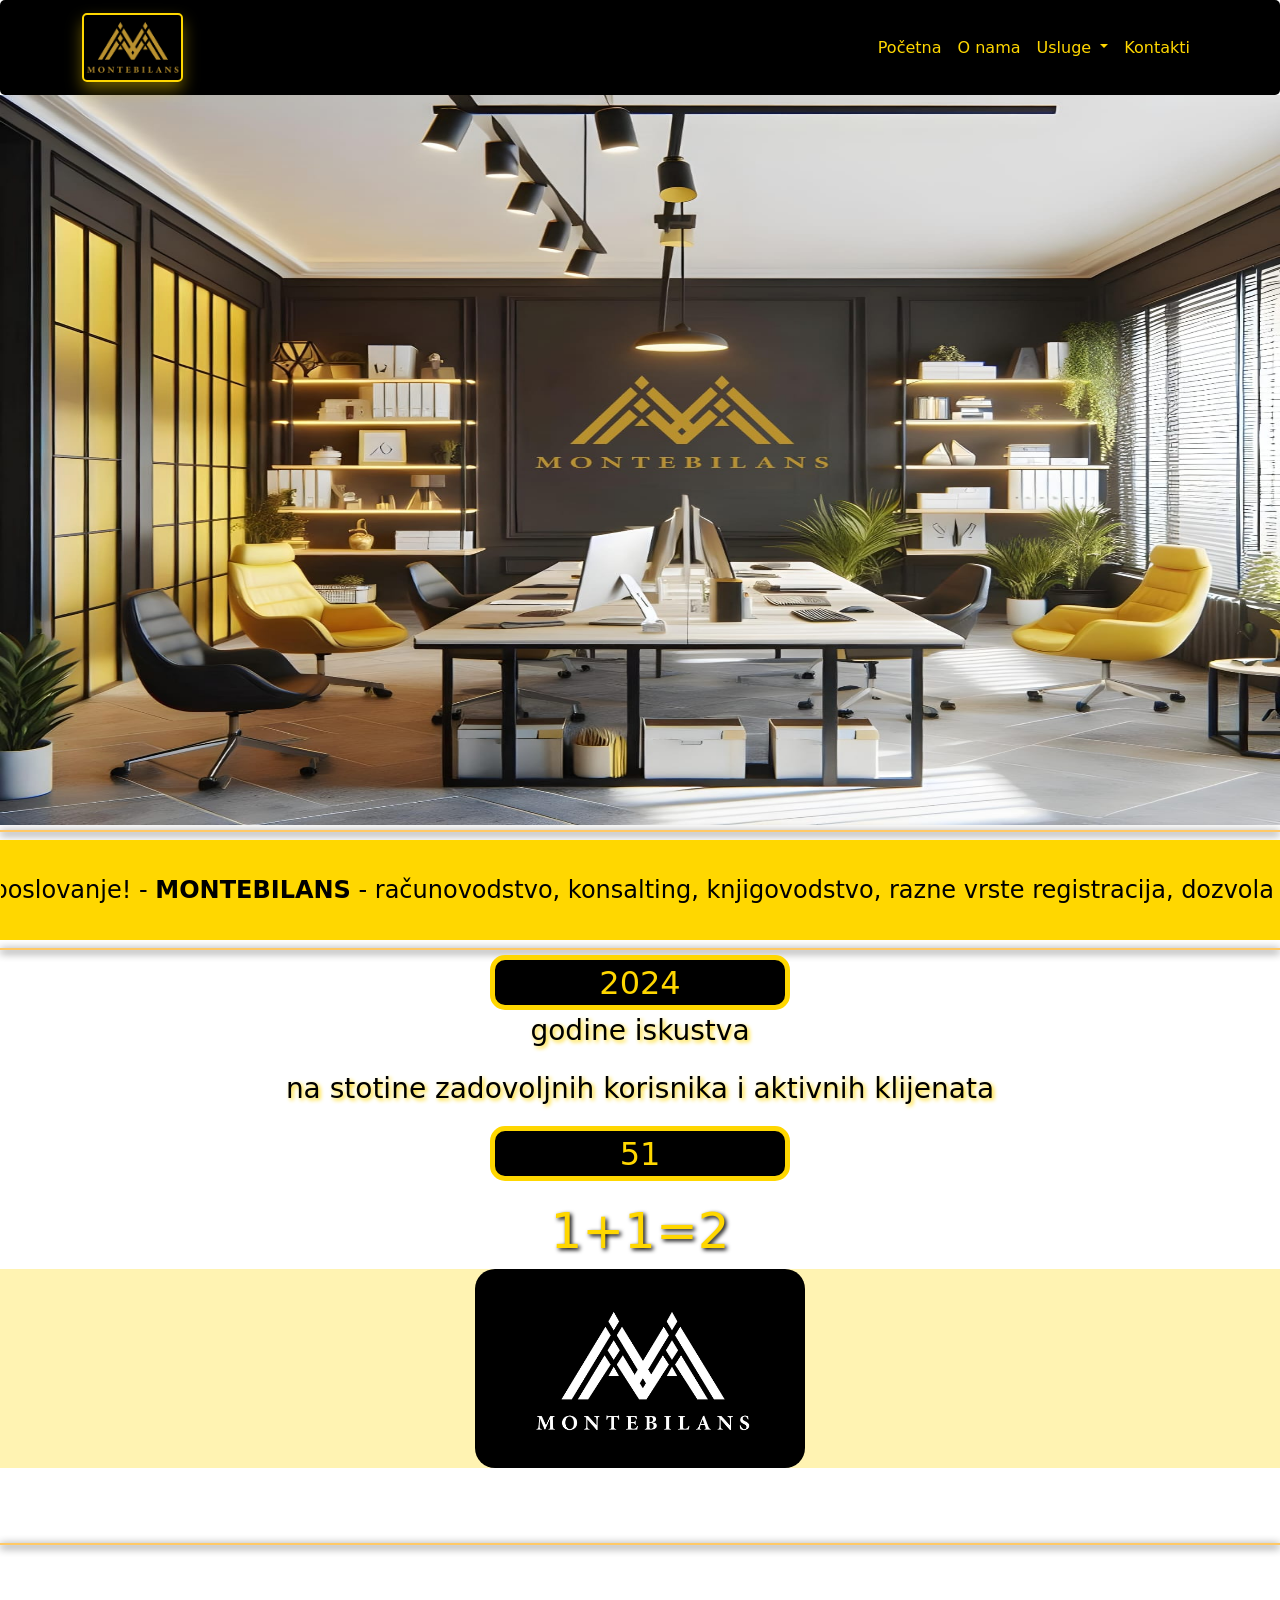
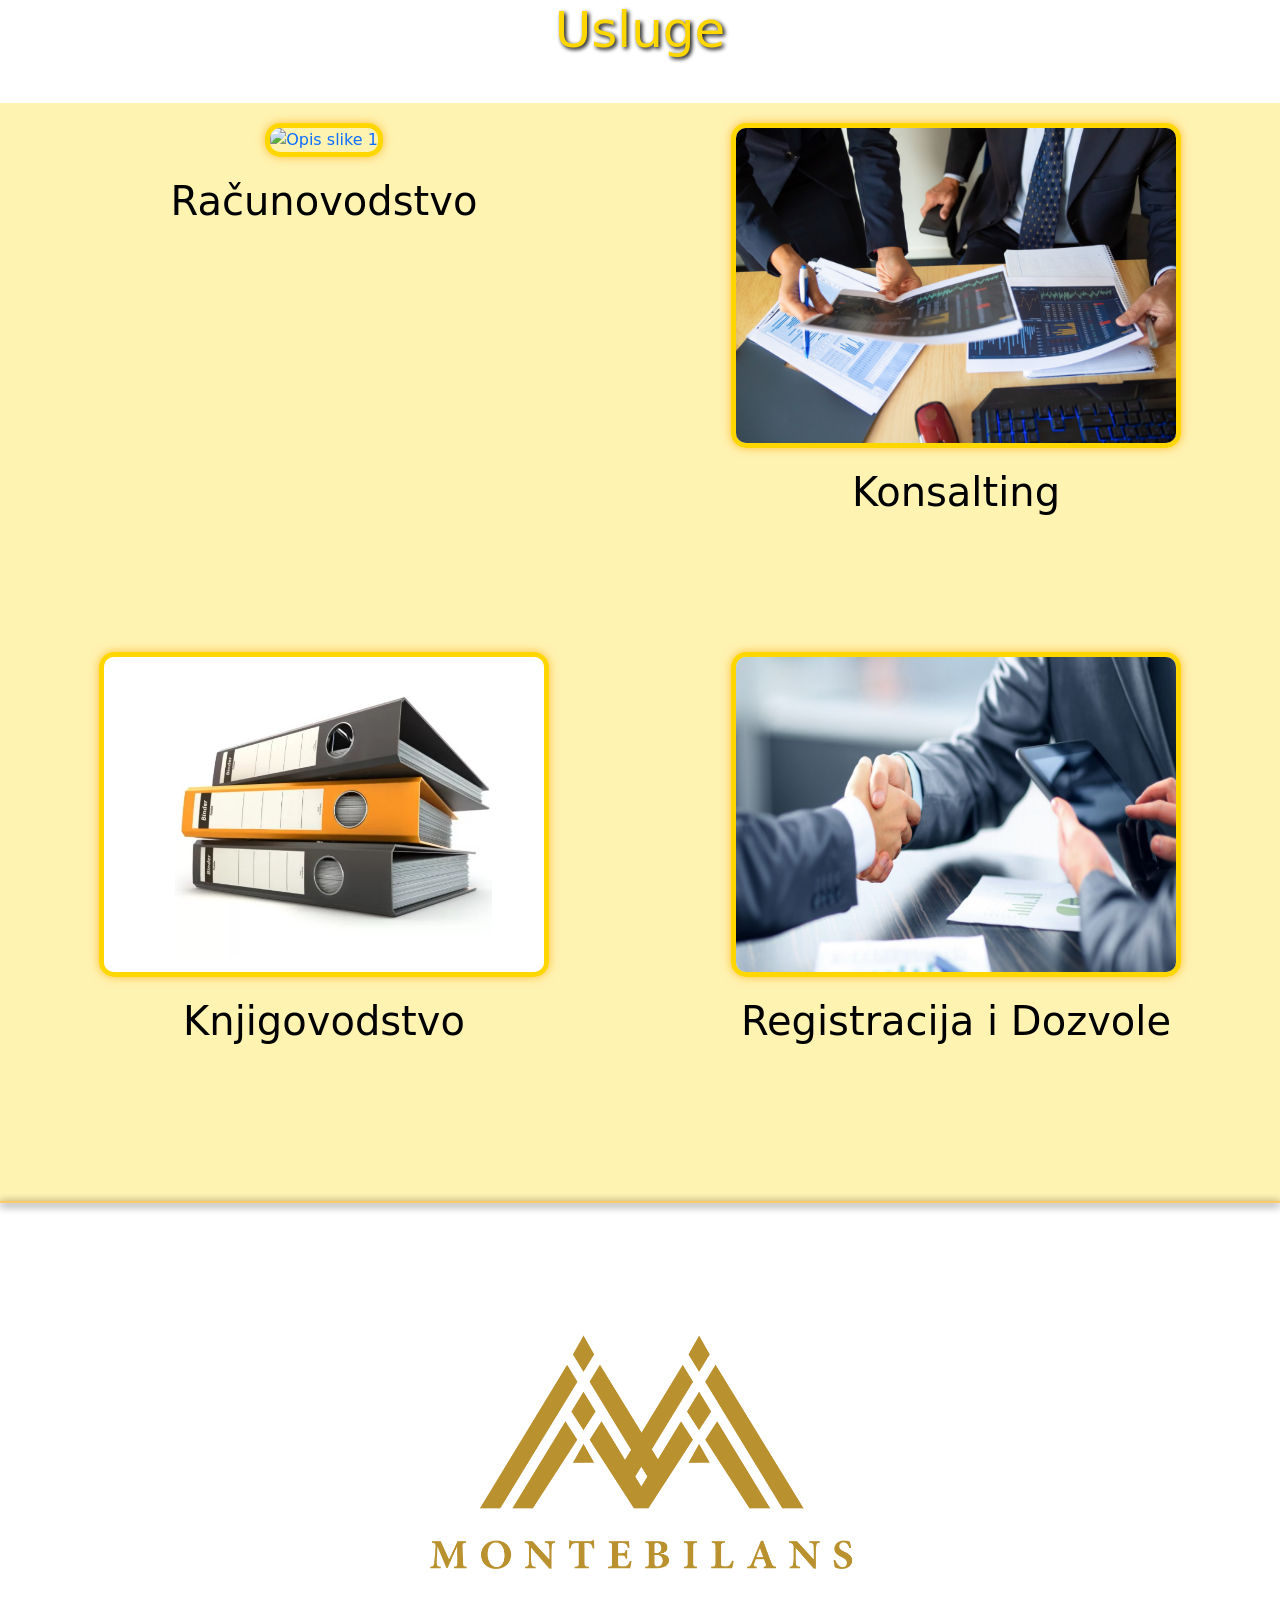
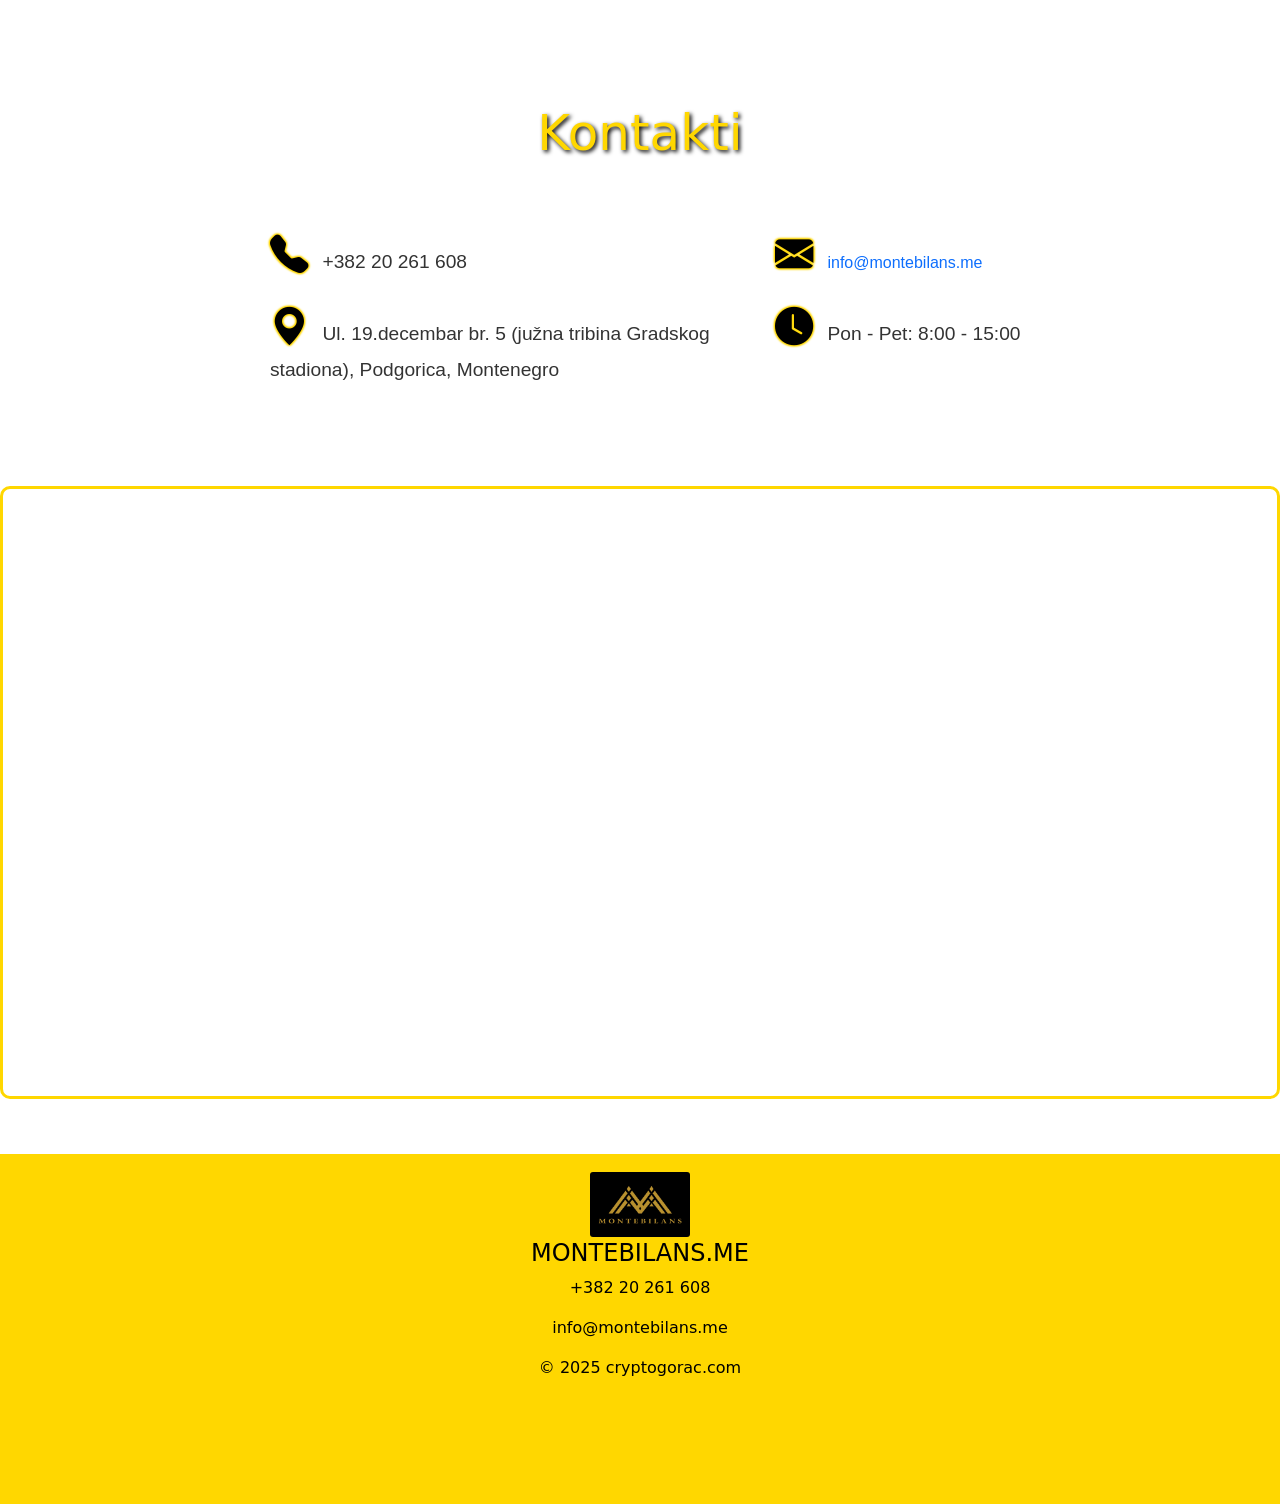
==== index.html @ 4b0b6066 "Update index.html" ====
<!DOCTYPE html>
<html lang="sr">
<head>
    <meta charset="UTF-8">
    <meta name="viewport" content="width=device-width, initial-scale=1.0">
    <title>Montebilans.me</title>
    <!-- Bootstrap CSS -->
    <link href="https://cdn.jsdelivr.net/npm/bootstrap@5.3.0/dist/css/bootstrap.min.css" rel="stylesheet" integrity="sha384-9ndCyUaIbzAi2FUVXJi0CjmCapSmO7SnpJef0486qhLnuZ2cdeRhO02iuK6FUUVM" crossorigin="anonymous">
    <link rel="stylesheet" href="https://cdn.jsdelivr.net/npm/bootstrap-icons@1.10.5/font/bootstrap-icons.css">
    <link rel="icon" type="image/png" href="montebilans-zlatni.png">
    <style>
        body {
            background-color: white;
            display: flex;
            min-height: 100vh;
            flex-direction: column;
            margin: 0;
        }

        .navbar {
            background-color: #000000;
            border-radius: 5px;
        }

        .navbar-brand, .nav-link {
            color: #FFD700 !important;
            border-radius: 5px;
        }

        .navbar-brand img {
            border: 2px solid #FFD700;
            border-radius: 5px;
            box-shadow: 0 0.5rem 1rem rgba(255, 215, 0, 0.4);
            transition: box-shadow 0.3s ease;
            max-height: 69px;
        }

        .navbar-brand img:hover {
            box-shadow: 0 0.7rem 1.4rem rgba(255, 215, 0, 0.6);
        }

        .navbar-toggler {
            border-color: #FFD700;
            border-radius: 3px;
        }

        .navbar-toggler-icon {
            background-image: url("data:image/svg+xml;charset=utf8,%3Csvg viewBox='0 0 30 30' xmlns='http://www.w3.org/2000/svg'%3E%3Cpath stroke='rgba(255, 215, 0, 1)' stroke-width='2' stroke-linecap='round' stroke-miterlimit='10' d='M4 7h22M4 15h22M4 23h22'/%3E%3C/svg%3E");
        }

        .nav-link:hover {
            box-shadow: 0 0.5rem 1rem rgba(255, 215, 0, 0.4) !important;
            transition: box-shadow 0.3s ease;
        }

        .dropdown-menu {
            background-color: #000000;
            border-radius: 5px;
        }

        .dropdown-item {
            color: #FFD700 !important;
        }

        .dropdown-item:hover {
            background-color: #FFD700;
            color: #000000 !important;
            box-shadow: 0 0.5rem 1rem rgba(255, 215, 0, 0.4);
            transition: box-shadow 0.3s ease;
        }

        @media (max-width: 767px) {
            .navbar-nav {
                padding: 0.5rem;
            }
            .nav-item {
                margin-bottom: 0.5rem;
            }
            .nav-link {
                padding: 0.5rem 1rem;
                border-radius: 5px;
            }
            .nav-link:hover {
                box-shadow: 0 0.5rem 1rem rgba(255, 215, 0, 0.4) !important;
            }
        }

        .horizontal-line {
            width: 100%; 
            height: 2px; 
            background-color: rgba(255, 165, 0, 0.6);
            margin: 0; 
            border: none;
            box-shadow: 0 2px 8px #000000;
        }

        .image-container {
            display: flex;
            justify-content: center;
            align-items: center;
            background-color: rgba(255, 215, 0, 0.3);
        }

        .header-image {
            width: 1300px;
            height: 730px;
        }

        @media (max-width: 600px) {
            .header-image {
                width: 100%;
                height: auto;
            }
        }

        .text-ticker {
            position: relative;
            overflow: hidden;
            height: 100px;
            background-color: #FFD700;
            border: 1px solid #FFD700;
            display: flex;
            justify-content: center;
            align-items: center;
        }

        .text-ticker-content {
            display: inline-block;
            white-space: nowrap;
            animation: moveText 17s linear infinite;
            text-align: center;
            color: black;
            font-size: 24px;
        }

        @keyframes moveText {
            0% {
                transform: translateX(100%);
            }
            100% {
                transform: translateX(-100%);
            }
        }

        @media (max-width: 767px) {
            .text-ticker {
                height: 80px;
            }

            .text-ticker-content {
                font-size: 20px;
                line-height: 50px;
            }
        }

        #yearCounter {
            font-size: 2em;
            text-align: center;
            width: 300px;
            height: 55px;
            background-color: #000000;
            border: 5px solid #FFD700;
            display: flex;
            justify-content: center;
            align-items: center;
            color: #FFD700;
            margin: 0 auto;
            border-radius: 15px;
        }

        .image-container {
            text-align: center;
        }

        .rounded-image {
            width: 100%;
            max-width: 330px;
            height: auto;
            border-radius: 20px;
        }

        h2 {
            color: #FFD700;
            text-shadow: 2px 2px 4px black;
            text-align: center;
            font-size: 50px;
        }



    .counter-box {
      font-size: 2em;
            text-align: center;
            width: 300px;
            height: 55px;
            background-color: #000000;
            border: 5px solid #FFD700;
            display: flex;
            justify-content: center;
            align-items: center;
            color: #FFD700;
            margin: 0 auto;
            border-radius: 15px;
    }

        .photo-article {
            padding: 20px;
            background-color: rgba(255, 215, 0, 0.3);
        }

        .photo-item {
            text-align: center;
            margin-bottom: 120px;
        }

        .photo-item img {
            border-radius: 15px;
            margin-bottom: 10px;
            width: 450px;
            height: 325px;
            border: 5px solid #FFD700;
            box-shadow: 0 0 10px rgba(255, 165, 0, 0.7);
            margin-left: 5px;
            margin-right: 5px;
            transition: all 0.3s ease;
        }

        .photo-item img:hover {
            transform: scale(1.10);
            box-shadow: 0 0 20px rgba(255, 165, 0, 0.9);
            border-color: #FFA500;
        }

        .photo-item h1 {
            color: black;
            margin-top: 10px;
            margin-bottom: 10px;
        }

        @media (max-width: 767px) {
            .photo-item {
                margin-bottom: 20px;
            }
        }


           /* slika loga */
       .custom-image {
      width: 450px; /* Širina slike */
      height: 300px; /* Visina slike */
      display: block;
      margin-left: auto;
      margin-right: auto;
    }
             @media (max-width: 600px) {
            .custom-image {
                width: 100%;
                height: auto;
            }
        }
      

        .kontakt-info {
            background-color: white;
            padding: 20px;
            margin-bottom: 20px;
            font-family: 'Roboto', sans-serif;
            margin-left: 250px;
            position: relative;
        }

        .kontakt-info ul {
            list-style-type: none;
            padding-left: 0;
            display: flex;
            flex-wrap: wrap;
            justify-content: space-between;
        }

        .kontakt-info li {
            margin-bottom: 15px;
            flex-basis: calc(50% - 10px);
        }

        .kontakt-info i {
            font-size: 2.4em;
            color: black;
            margin-right: 10px;
            text-shadow: 1px 1px 2px #FFD700, -1px -1px 2px #FFD700, 1px -1px 2px #FFD700, -1px 1px 2px #FFD700;
        }

        .kontakt-info span {
            font-size: 1.2em;
            color: #333;
        }

        @media (max-width: 576px) {
            .kontakt-info {
                margin-left: 10px;
            }
            .kontakt-info ul {
                flex-direction: column;
            }
            .kontakt-info li {
                flex-basis: 100%;
            }
        }

        .map-container {
            margin-top: 20px;
            width: 100%;
            max-width: 1300px;
            margin-left: auto;
            margin-right: auto;
            border: 3px solid #FFD700;
            border-radius: 10px;
        }

        .map-container iframe {
            width: 100%;
            height: 600px;
            border: 3px solid #FFD700;
        }

        #backToTop {
            display: none;
            position: fixed;
            bottom: 20px;
            right: 20px;
            z-index: 99;
            font-size: 18px;
            border: 2px solid #ff7f50;
            outline: none;
            background-color: black;
            color: white;
            cursor: pointer;
            padding: 15px;
            border-radius: 10px;
            width: 50px;
            height: 50px;
            line-height: 20px;
            text-align: center;
            opacity: 0.7;
            transition: opacity 0.5s;
        }

        #backToTop:hover {
            opacity: 1;
        }

        .content {
            flex: 1;
        }

        .footer {
            background-color: #FFD700;
            color: #000;
            text-align: center;
            height: 350px;
            margin-top: auto;
        }

        .footer h4 {
            margin-top: 0;
        }

        a {
            text-decoration: none;
        }
    </style>
</head>
<body>
    <header>
        <nav class="navbar navbar-expand-lg navbar-dark">
            <div class="container">
                <a class="navbar-brand" href="index.html">
                    <img src="montebilans-zlatni.png" alt="Montebilans" class="d-inline-block align-top" style="max-height: 69px; border: 2px solid #FFD700; border-radius: 5px;">
                </a>
                <button class="navbar-toggler" type="button" data-bs-toggle="collapse" data-bs-target="#navbarNav" aria-controls="navbarNav" aria-expanded="false" aria-label="Toggle navigation">
                    <span class="navbar-toggler-icon"></span>
                </button>
                <div class="collapse navbar-collapse" id="navbarNav">
                    <ul class="navbar-nav ms-auto">
                        <li class="nav-item">
                            <a class="nav-link" href="index.html">Početna</a>
                        </li>
                        <li class="nav-item">
                            <a class="nav-link" href="o nama.html">O nama</a>
                        </li>
                        <li class="nav-item dropdown">
                            <a class="nav-link dropdown-toggle" href="#" id="webDevelopmentDropdown" role="button" data-bs-toggle="dropdown" aria-expanded="false">
                                Usluge
                            </a>
                            <ul class="dropdown-menu" aria-labelledby="webDevelopmentDropdown">
                                <li><a class="dropdown-item" href="racunovodstvo.html">Računovodstvo</a></li>
                                <li><a class="dropdown-item" href="konsalting.html">Konsalting</a></li>
                                <li><a class="dropdown-item" href="knjigovodstvo.html">Knjigovodstvo</a></li>
                                <li><a class="dropdown-item" href="registracija_dozvole.html">Registracija-Dozvole</a></li>
                            </ul>
                        </li>
                        <li class="nav-item">
                            <a class="nav-link" href="kontakti.html">Kontakti</a>
                        </li>
                    </ul>
                </div>
            </div>
        </nav>
    </header>
    <button id="backToTop" title="Back to Top">^</button>

    <div class="image-container">
        <img src="naslovna slika.jpg" alt="Montebilans" class="header-image">
    </div>
    
    <div style="height: 5px;"></div> 

    <div class="horizontal-line"></div>
    <div style="height: 8px;"></div>

    <div class="text-ticker">
        <div class="text-ticker-content">
            Čist račun, dugo poslovanje! - <b>MONTEBILANS</b> - računovodstvo, konsalting, knjigovodstvo, razne vrste registracija, dozvola i prijava boravka!
        </div>
    </div>
    <div style="height: 8px;"></div>

    <div class="horizontal-line"></div>
           
    <div style="height: 5px;"></div> 

    <div id="yearCounter">2009</div>
    <p style="font-size: 28px; color: black; text-shadow: 2px 2px 4px #FFD700; text-align: center;">godine iskustva</p>
    <p style="font-size: 28px; color: black; text-shadow: 2px 2px 4px #FFD700; text-align: center;">na stotine zadovoljnih korisnika i aktivnih klijenata</p>
    

     <div class="counter-box" id="counterBox">0</div>


       <div style="height: 20px;"></div> 
    <h2>1+1=2</h2>
    <div class="image-container">
        <img src="bijeli_logo.jpg" alt="Unique Image Name" class="rounded-image">
    </div>
    <div style="height: 20px;"></div> 

    <div style="height: 55px;"></div> 
    <div class="horizontal-line"></div>
    <div style="height: 55px;"></div> 

    <h2>Usluge</h2>
    
    <div style="height: 35px;"></div> 

    <article class="photo-article">
        <div class="row">
            <div class="col-md-6 mb-3">
                <div class="photo-item">
                    <a href="racunovodstvo.html">
                        <img src="racunovodstvo.jpg" alt="Opis slike 1" class="img-fluid">
                        <h1>Računovodstvo</h1>
                    </a>
                </div>
            </div>
            
            <div class="col-md-6 mb-3">
                <div class="photo-item">
                    <a href="konsalting.html">
                        <img src="konsalting.jpg" alt="Opis slike 2" class="img-fluid">
                        <h1>Konsalting</h1>
                    </a>
                </div>
            </div>
        </div>
        <div class="row">
            <div class="col-md-6 mb-3">
                <div class="photo-item">
                    <a href="knjigovodstvo.html">
                        <img src="knjigovodstvo.jpg" alt="Opis slike 3" class="img-fluid">
                        <h1>Knjigovodstvo</h1>
                    </a>
                </div>
            </div>
            <div class="col-md-6 mb-3">
                <div class="photo-item">
                    <a href="registracija_dozvole.html">
                        <img src="registracija prijave.jpg" alt="Opis slike 4" class="img-fluid">
                        <h1>Registracija i Dozvole</h1>
                    </a>
                </div>
            </div>
        </div>
    </article>

    <div class="horizontal-line"></div>
    <div style="height: 100px;"></div> 

    <img src="montebilans-zlatni.png" alt="montebilans" class="custom-image">

    
    <div style="height: 100px;"></div> 

    <h2>Kontakti</h2>
    <div style="height: 35px;"></div> 

  <div class="kontakt-info">
    <ul>
        <li>
            <i class="bi bi-telephone-fill"></i> 
            <span> +382 20 261 608</span>
        </li>
        <li>
            <i class="bi bi-envelope-fill"></i> 
            <a href="mailto:info@montebilans.me">info@montebilans.me</a>
        </li>
        <li>
            <i class="bi bi-geo-alt-fill"></i> 
            <span> Ul. 19.decembar br. 5 (južna tribina Gradskog stadiona), Podgorica, Montenegro</span>
        </li>
        <li>
            <i class="bi bi-clock-fill"></i> 
            <span> Pon - Pet: 8:00 - 15:00</span>
        </li>
    </ul>
</div>
    <div style="height: 10px;"></div> 

    <div class="map-container">
        <iframe src="https://www.google.com/maps/embed?pb=!1m18!1m12!1m3!1d2944.2020561919912!2d19.2644761!3d42.444716799999995!2m3!1f0!2f0!3f0!3m2!1i1024!2i768!4f13.1!3m3!1m2!1s0x134deb4bec564ed5%3A0xf9ff1d58c9079e25!2sPodgorica%20City%20Stadium!5e0!3m2!1sen!2s!4v1738981224363!5m2!1sen!2s" width="100%" height="450" style="border:0;" allowfullscreen="" loading="lazy" referrerpolicy="no-referrer-when-downgrade"></iframe>
    </div>
    <div style="height: 55px;"></div> 

    <footer class="footer mt-auto py-3">
        <div class="container">
            <a href="index.html">
                <img src="logo futer.jpg" alt="Montebilans" class="d-inline-block align-top" style="max-height: 69px; border: 2px solid #FFD700; border-radius: 5px;">
            </a>
            <h4>MONTEBILANS.ME</h4>
            <p>+382 20 261 608</p>
            <p>info@montebilans.me</p>
            <p style="color: #000000;">© 2025 cryptogorac.com</p>
        </div>
    </footer>

   <script>
    let count = 1;
    const counterBox = document.getElementById('counterBox');

    function updateCounter() {
      if (count <= 100) {
        counterBox.textContent = count;
        count++;
      } else if (count > 100 && count <= 151) {
        counterBox.textContent = count;
        count++;
      }
    }

    function startCounting() {
      if (count <= 100) {
        updateCounter();
      } else if (count > 100 && count <= 151) {
        updateCounter();
      } else if (count > 151) {
        count = 1;
        updateCounter();
      }
    }

    setInterval(() => {
      if (count <= 100) {
        startCounting();
      } else if (count > 100 && count <= 151) {
        setTimeout(startCounting, 1000); // Pauza od 1 sekunde kada dosegne 100
      } else if (count > 151) {
        setTimeout(startCounting, 2000); // Pauza od 2 sekunde kada dosegne 151
      }
    }, 50); // Interval od 100 milisekundi

    let currentYear = 2009;
    const endYear = 2025;
    const duration = 2500;
    const yearCounter = document.getElementById('yearCounter');
    let yearInterval;
    let pauseTimer;

    function updateYearCounter() {
      const steps = endYear - currentYear + 1;
      const delay = duration / steps;

      yearInterval = setInterval(() => {
        if (currentYear > endYear) {
          clearInterval(yearInterval);
          pauseTimer = setTimeout(() => {
            currentYear = 2009;
            updateYearCounter();
          }, 2000); // Pauza od 2 sekunde
        } else {
          yearCounter.textContent = currentYear;
          currentYear++;
        }
      }, delay);
    }

    window.onload = updateYearCounter;

    window.onscroll = function() {
      const backToTopButton = document.getElementById('backToTop');
      if (document.body.scrollTop > 20 || document.documentElement.scrollTop > 20) {
        backToTopButton.style.display = "block";
      } else {
        backToTopButton.style.display = "none";
      }
    };

    document.getElementById('backToTop').addEventListener('click', function() {
      document.body.scrollTop = 0; 
      document.documentElement.scrollTop = 0; 
    });
  </script>
    <!-- Bootstrap JavaScript -->
    <script src="https://cdn.jsdelivr.net/npm/bootstrap@5.3.0/dist/js/bootstrap.bundle.min.js" integrity="sha384-geWF76RCwLtnZ8qwWowPQNguL3RmwHVBC9FhGdlKrxdiJJigb/j/68SIy3Te4Bkz" crossorigin="anonymous"></script>
</body>
</html>
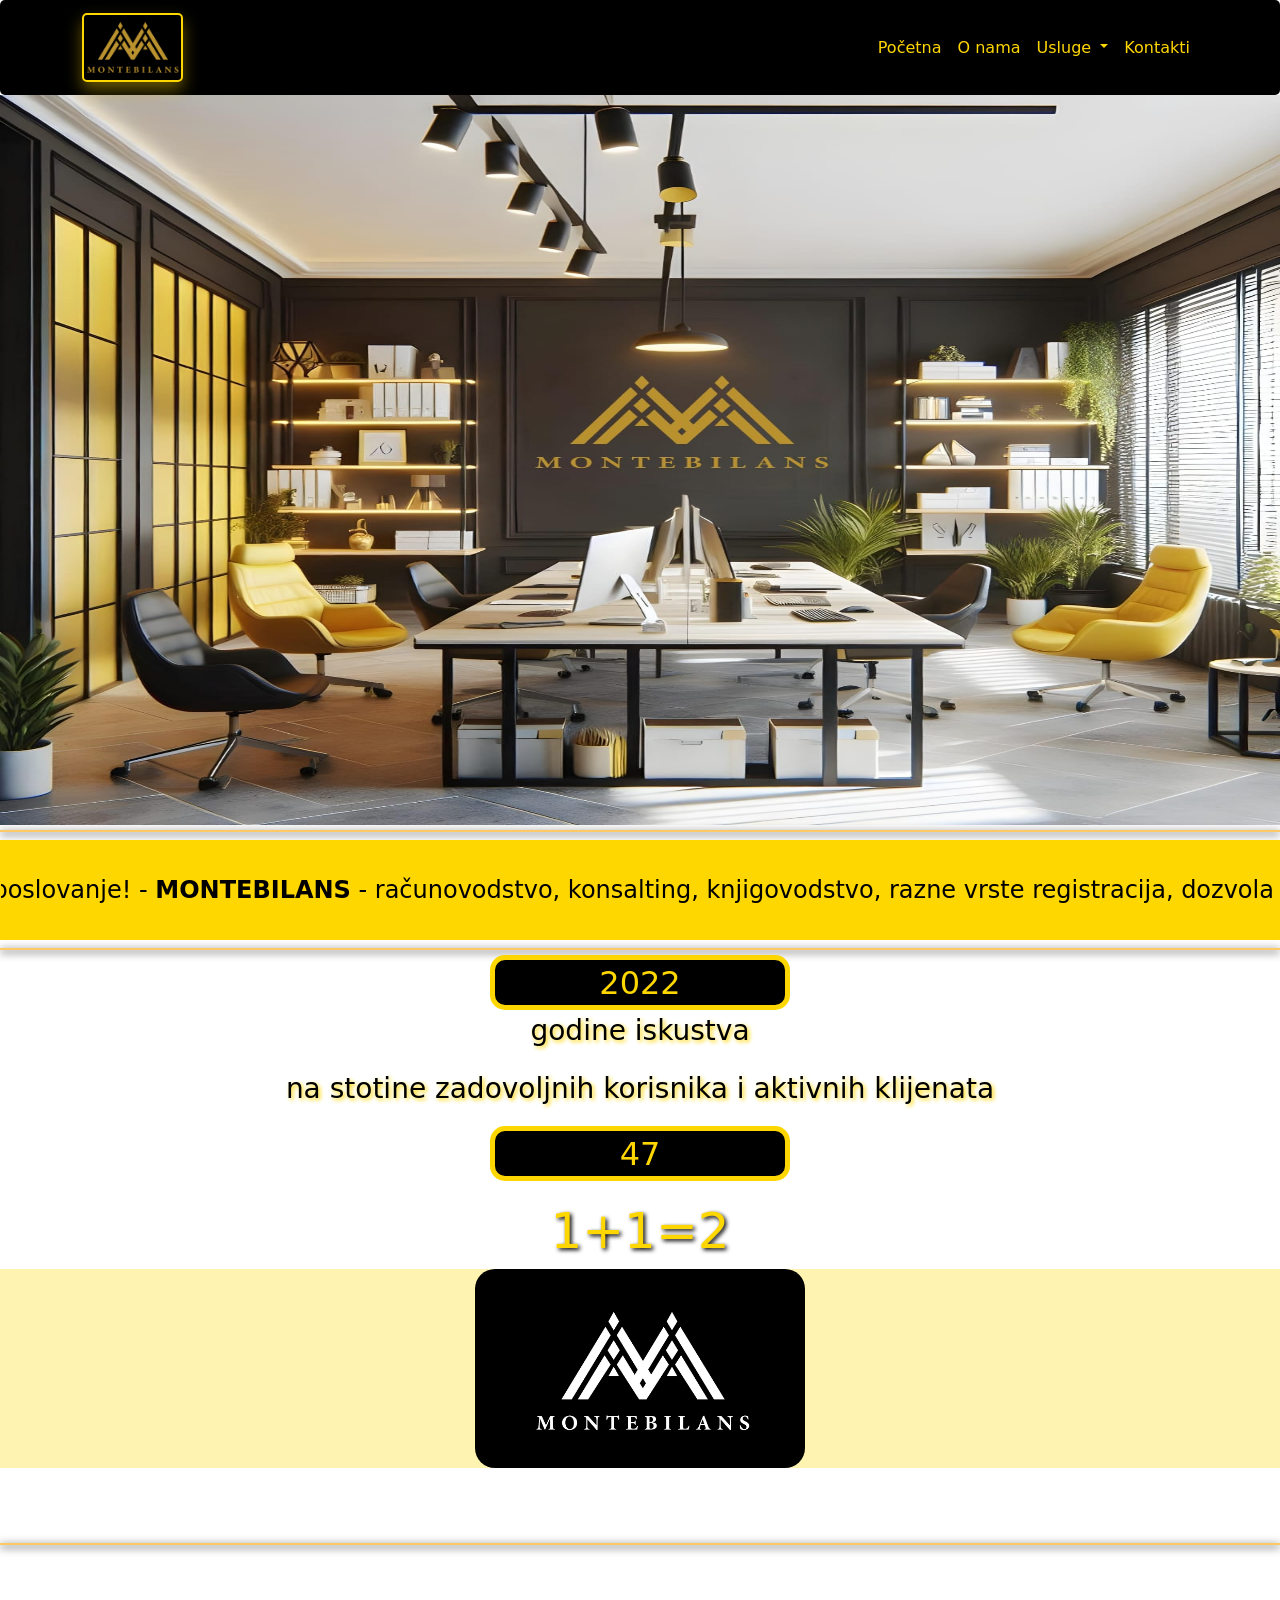
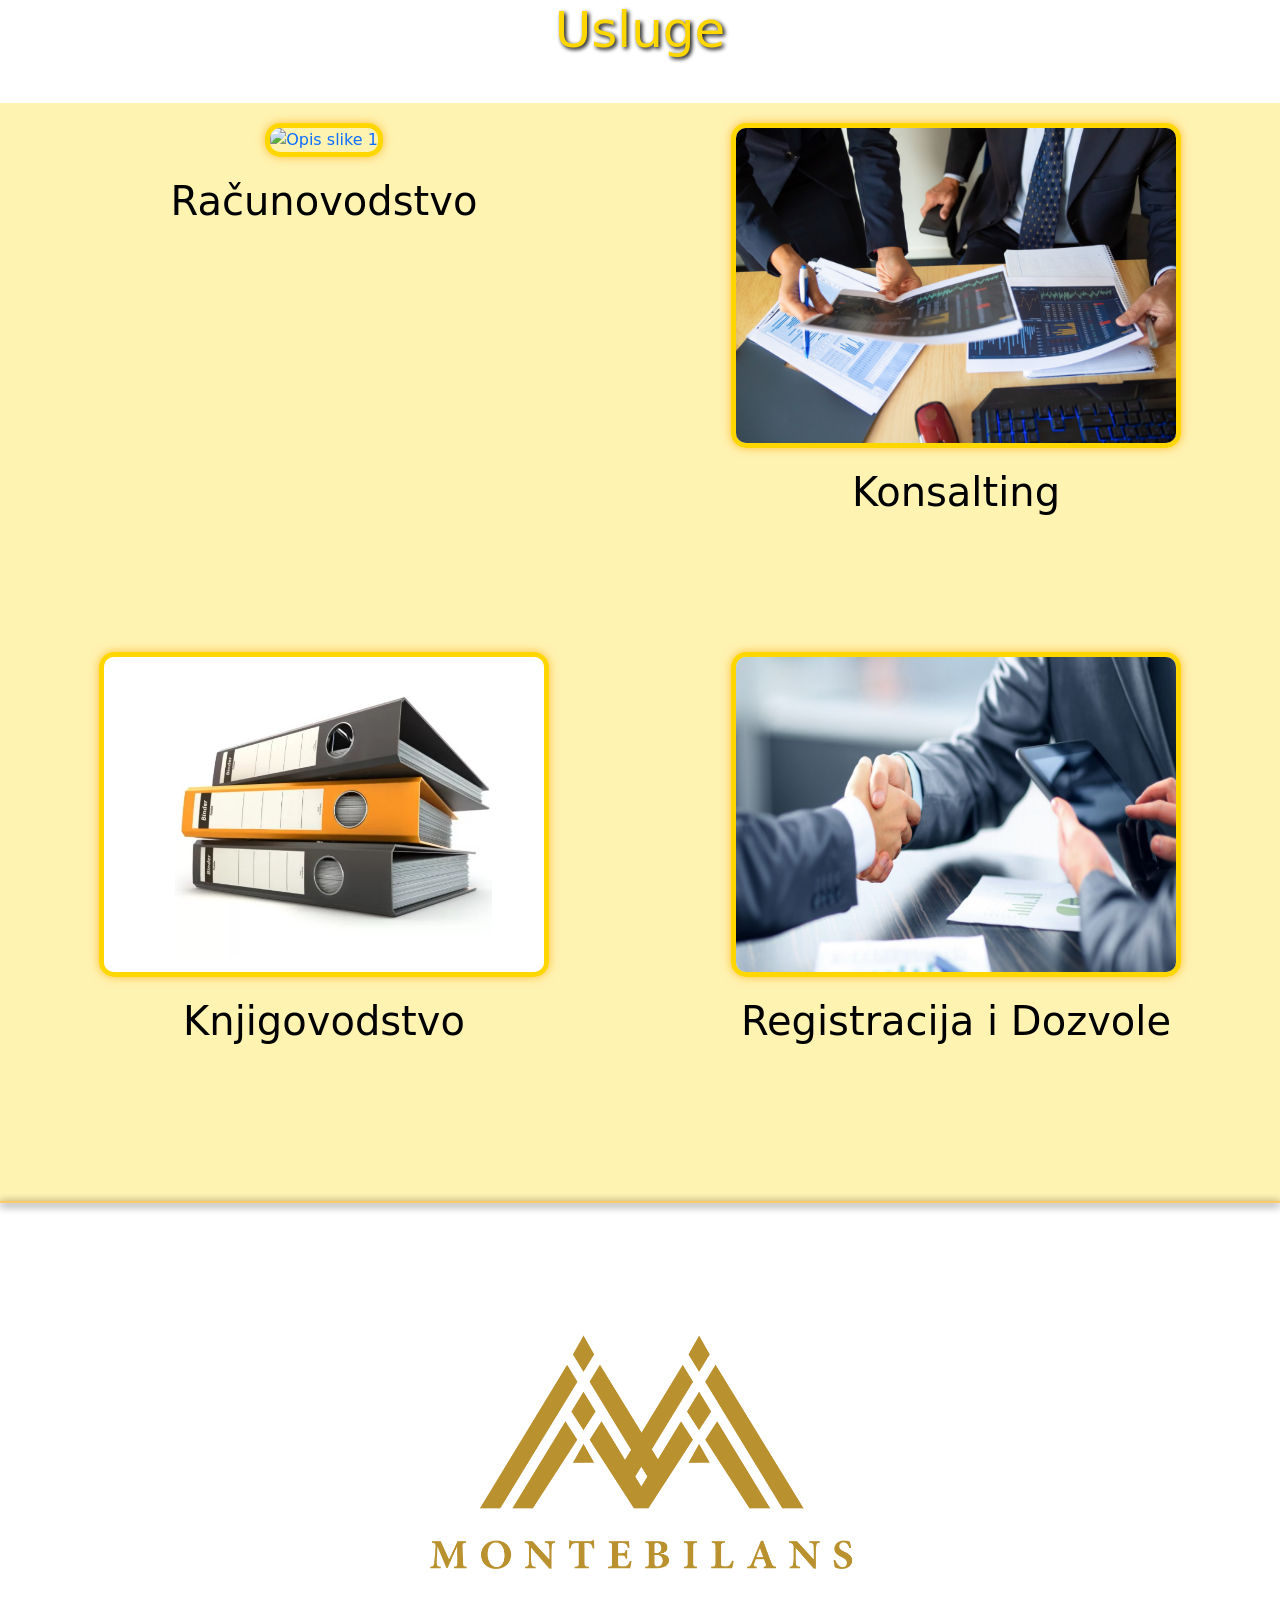
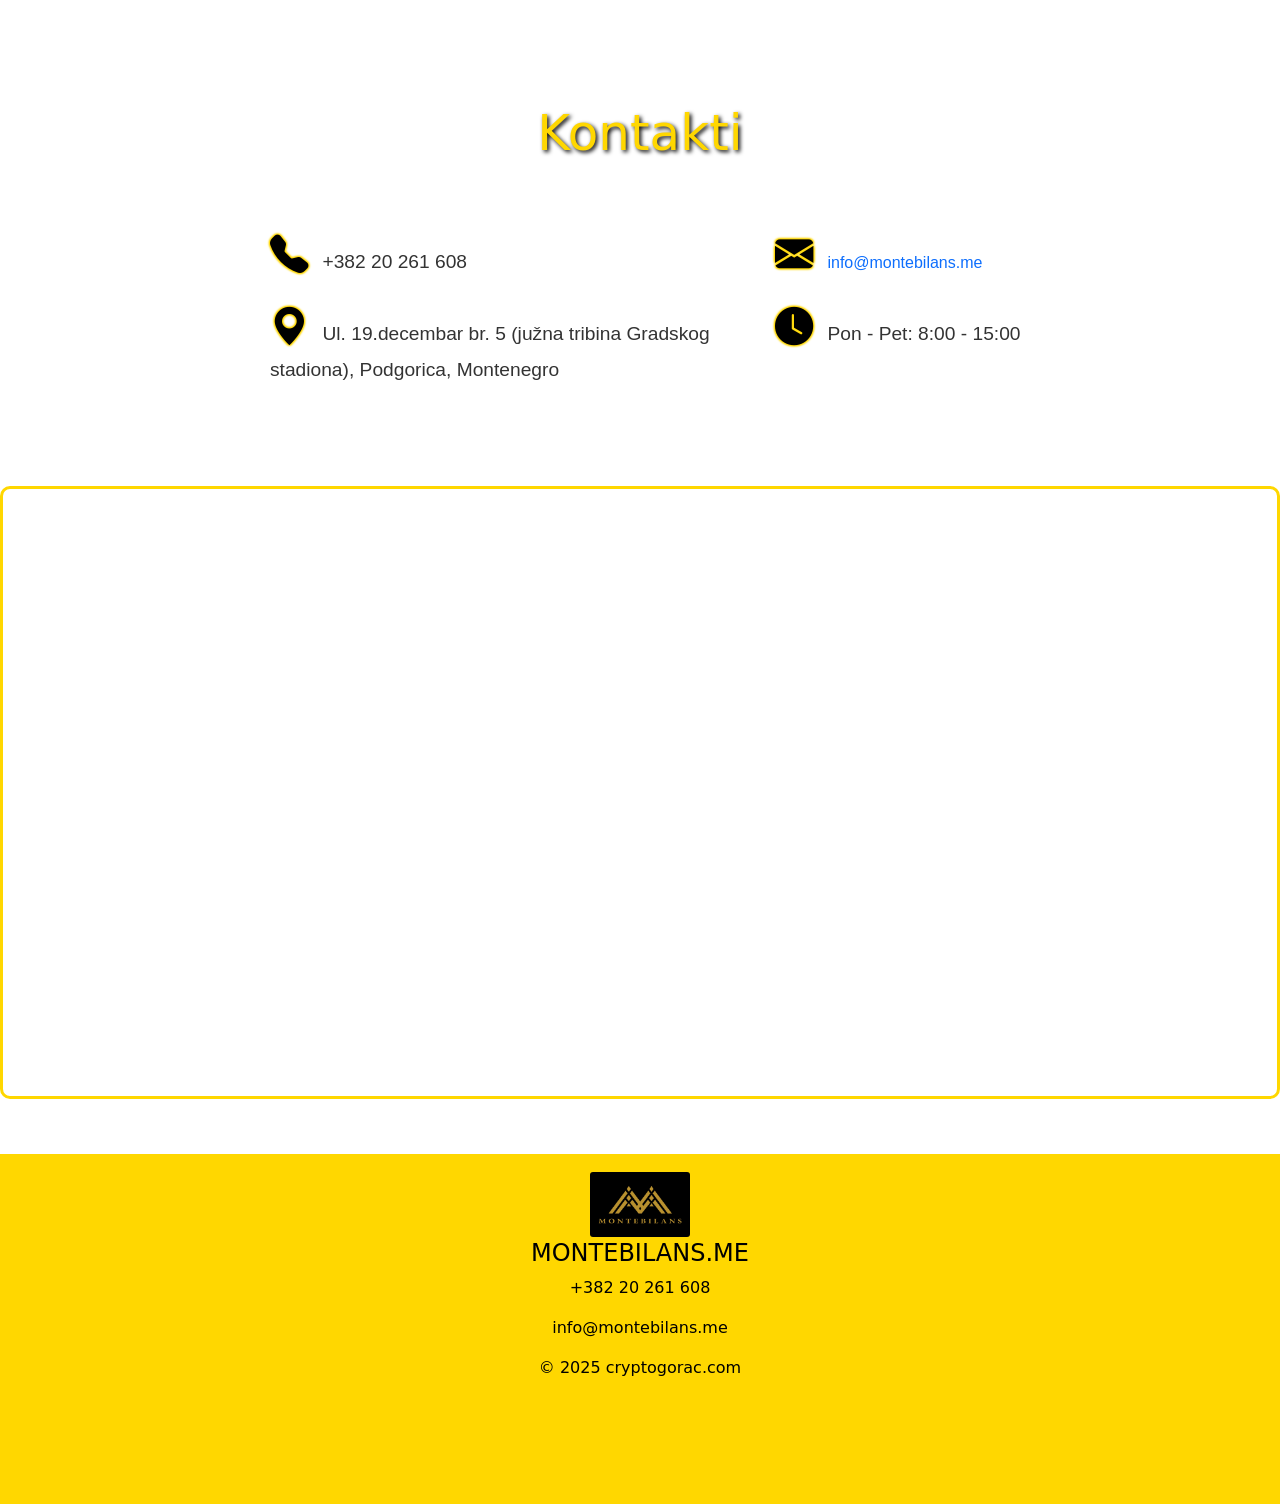
==== commit 6a144251: "Update index.html" ====
--- a/index.html
+++ b/index.html
@@ -525,7 +525,7 @@
     <div style="height: 10px;"></div> 
 
     <div class="map-container">
-        <iframe src="https://www.google.com/maps/embed?pb=!1m18!1m12!1m3!1d2944.2020561919912!2d19.2644761!3d42.444716799999995!2m3!1f0!2f0!3f0!3m2!1i1024!2i768!4f13.1!3m3!1m2!1s0x134deb4bec564ed5%3A0xf9ff1d58c9079e25!2sPodgorica%20City%20Stadium!5e0!3m2!1sen!2s!4v1738981224363!5m2!1sen!2s" width="100%" height="450" style="border:0;" allowfullscreen="" loading="lazy" referrerpolicy="no-referrer-when-downgrade"></iframe>
+        <iframe src="https://www.google.com/maps/embed?pb=!1m18!1m12!1m3!1d2944.2313670984!2d19.264909599999996!3d42.44409309999999!2m3!1f0!2f0!3f0!3m2!1i1024!2i768!4f13.1!3m3!1m2!1s0x134deb001fb27109%3A0xc2c01f4d027f5203!2sMontebilans!5e0!3m2!1sen!2s!4v1741616564829!5m2!1sen!2s" width="600" height="450" style="border:0;" allowfullscreen="" loading="lazy" referrerpolicy="no-referrer-when-downgrade"></iframe>
     </div>
     <div style="height: 55px;"></div> 
 
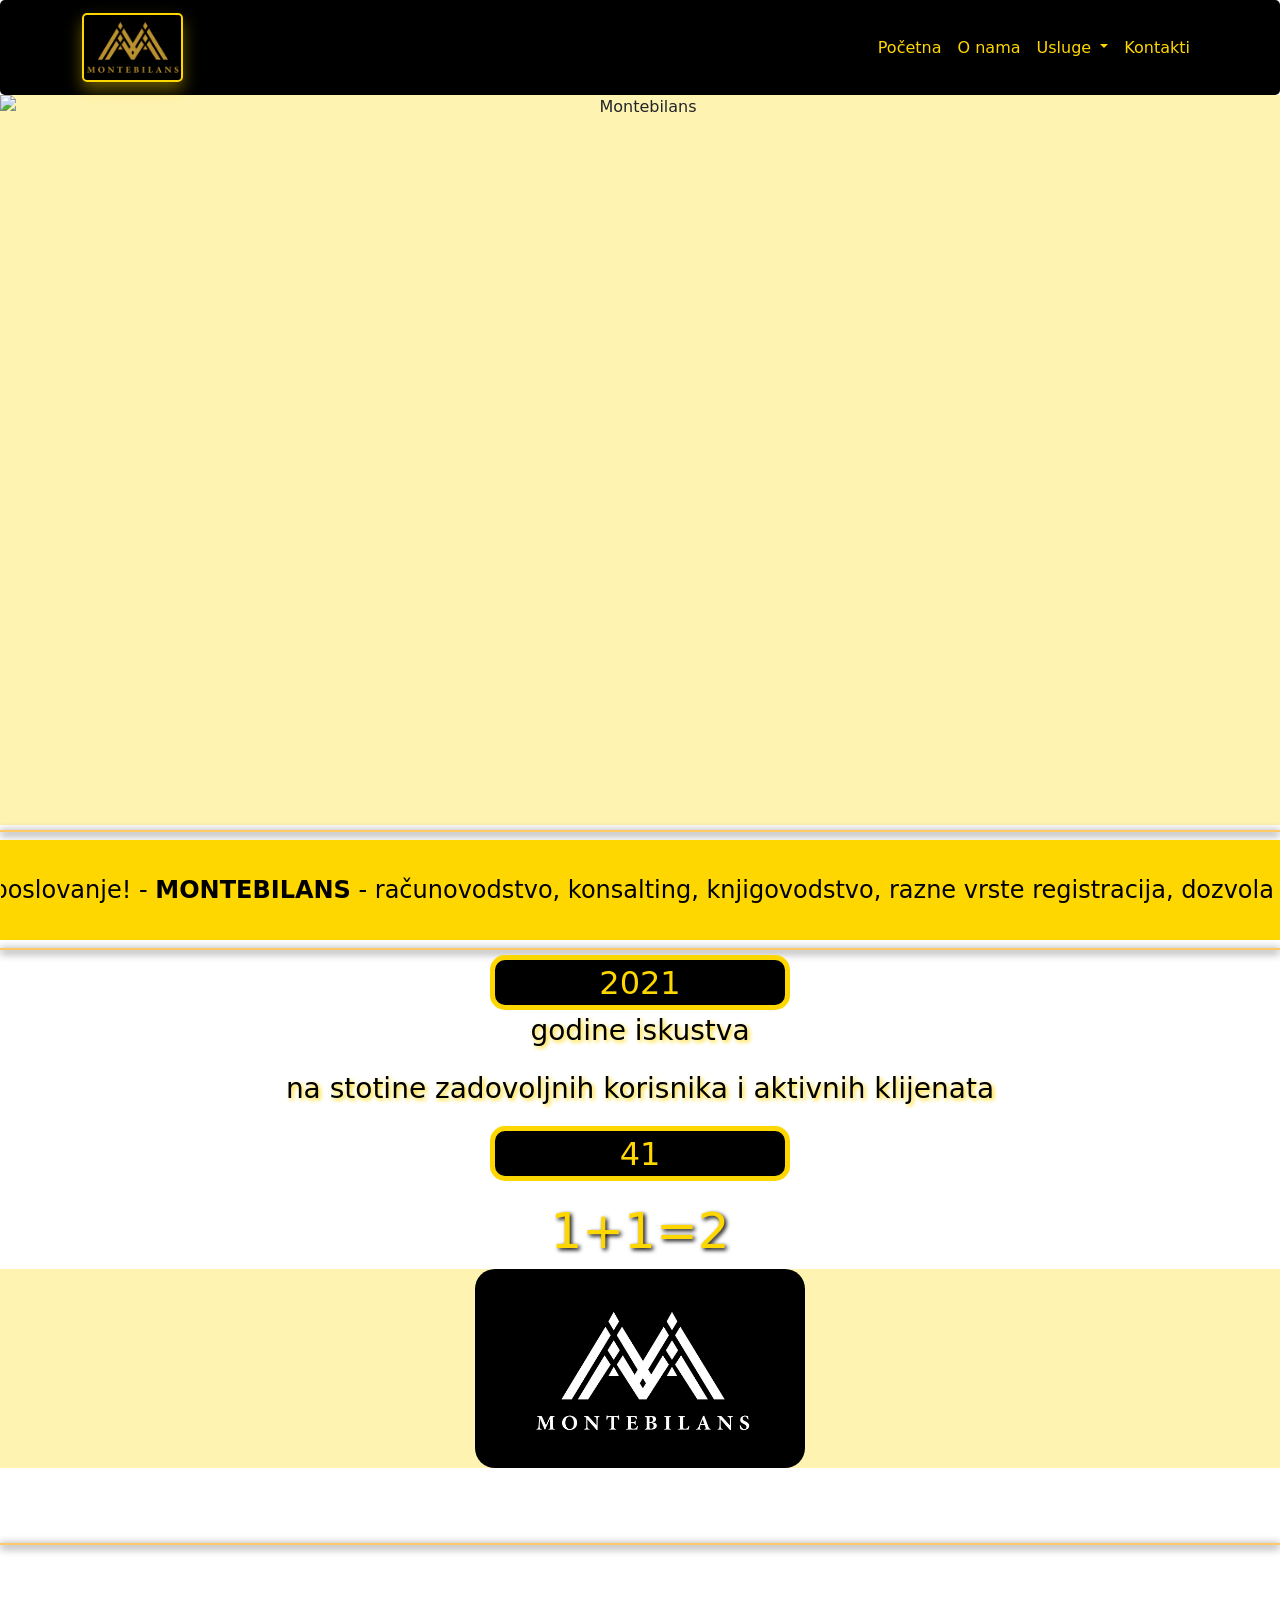
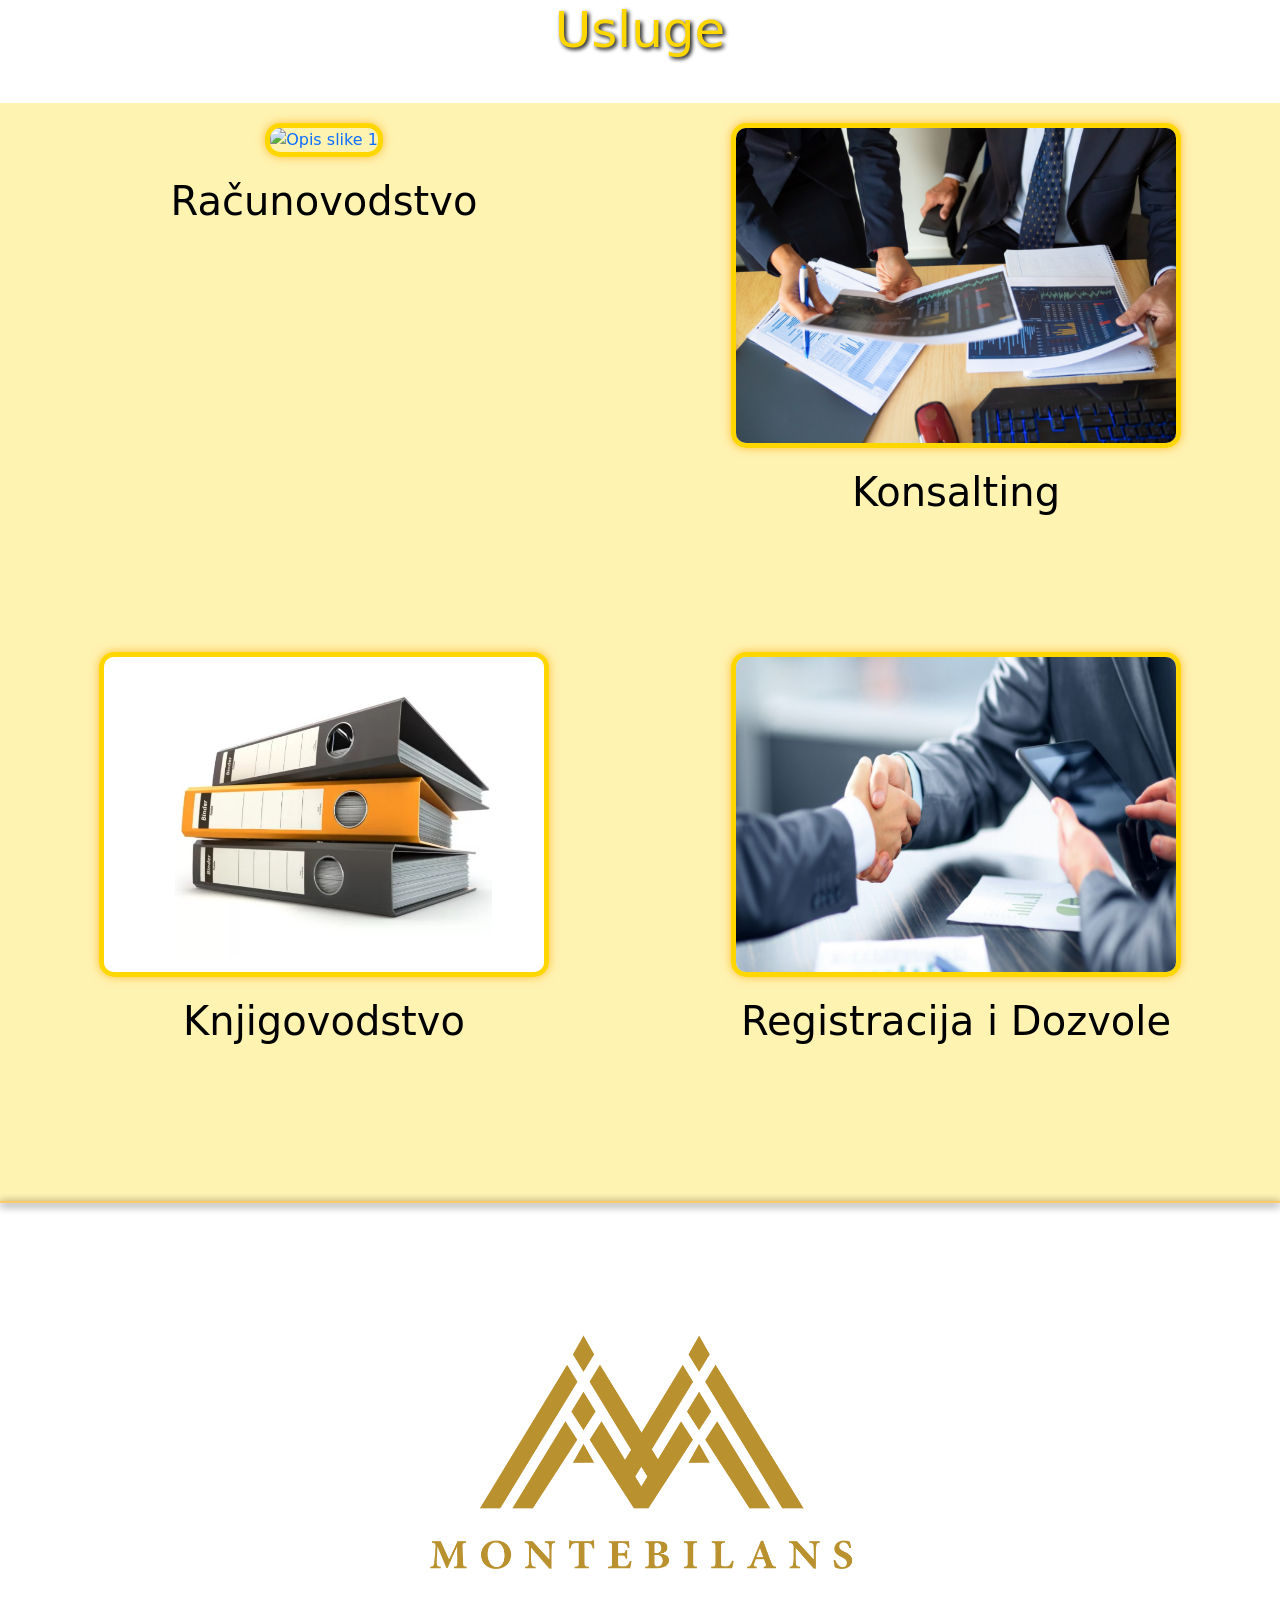
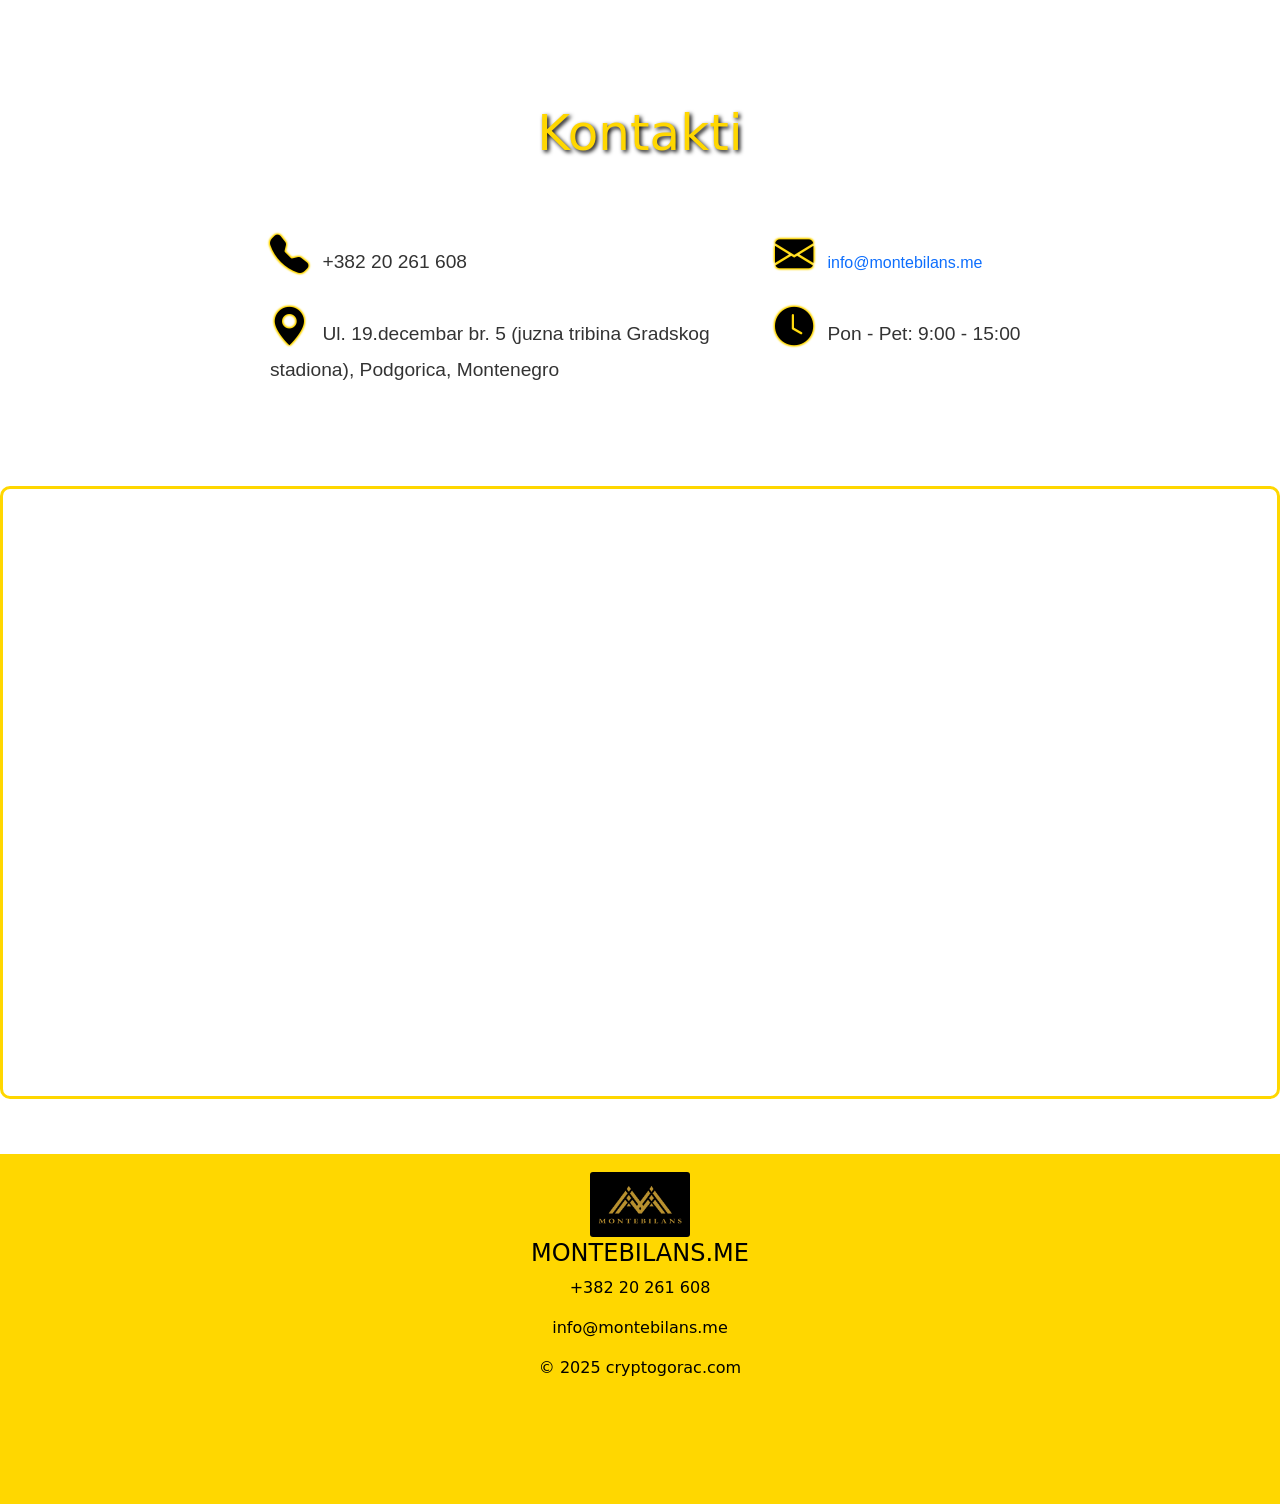
==== commit 2028aa04: "Update index.html" ====
--- a/index.html
+++ b/index.html
@@ -3,7 +3,7 @@
 <head>
     <meta charset="UTF-8">
     <meta name="viewport" content="width=device-width, initial-scale=1.0">
-    <title>Montebilans.me</title>
+    <title>Montebilans</title>
     <!-- Bootstrap CSS -->
     <link href="https://cdn.jsdelivr.net/npm/bootstrap@5.3.0/dist/css/bootstrap.min.css" rel="stylesheet" integrity="sha384-9ndCyUaIbzAi2FUVXJi0CjmCapSmO7SnpJef0486qhLnuZ2cdeRhO02iuK6FUUVM" crossorigin="anonymous">
     <link rel="stylesheet" href="https://cdn.jsdelivr.net/npm/bootstrap-icons@1.10.5/font/bootstrap-icons.css">
@@ -352,17 +352,28 @@
             flex: 1;
         }
 
-        .footer {
-            background-color: #FFD700;
-            color: #000;
-            text-align: center;
-            height: 350px;
-            margin-top: auto;
-        }
-
-        .footer h4 {
-            margin-top: 0;
-        }
+    .footer {
+    background-color: #FFD700; /* Jarko žuta pozadina */
+    color: #000; /* Crna boja teksta */
+    text-align: center;
+    height: 350px; /* Fiksna visina footera */
+    margin-top: auto; /* Osigurava da footer ostane na dnu stranice */
+}
+
+.footer h4 {
+    margin-top: 0; /* Uklanja gornju marginu za h4 naslov */
+}
+
+/* Stilizacija linkova u footer-u */
+.footer a {
+    color: #000000; /* Crna boja za vidljivost na žutoj pozadini */
+    text-decoration: none; /* Uklanja podvlačenje po default-u */
+    transition: text-decoration 0.3s ease; /* Glatka tranzicija za podvlačenje */
+}
+
+.footer a:hover {
+    text-decoration: underline; /* Dodaje podvlačenje na hover */
+}
 
         a {
             text-decoration: none;
@@ -409,7 +420,7 @@
     <button id="backToTop" title="Back to Top">^</button>
 
     <div class="image-container">
-        <img src="naslovna slika.jpg" alt="Montebilans" class="header-image">
+        <img src="naslovnaM2.png" alt="Montebilans" class="header-image">
     </div>
     
     <div style="height: 5px;"></div> 
@@ -514,33 +525,32 @@
         </li>
         <li>
             <i class="bi bi-geo-alt-fill"></i> 
-            <span> Ul. 19.decembar br. 5 (južna tribina Gradskog stadiona), Podgorica, Montenegro</span>
+            <span> Ul. 19.decembar br. 5 (juzna tribina Gradskog stadiona), Podgorica, Montenegro</span>
         </li>
         <li>
             <i class="bi bi-clock-fill"></i> 
-            <span> Pon - Pet: 8:00 - 15:00</span>
+            <span> Pon - Pet: 9:00 - 15:00</span>
         </li>
     </ul>
 </div>
     <div style="height: 10px;"></div> 
 
     <div class="map-container">
-        <iframe src="https://www.google.com/maps/embed?pb=!1m18!1m12!1m3!1d2944.2313670984!2d19.264909599999996!3d42.44409309999999!2m3!1f0!2f0!3f0!3m2!1i1024!2i768!4f13.1!3m3!1m2!1s0x134deb001fb27109%3A0xc2c01f4d027f5203!2sMontebilans!5e0!3m2!1sen!2s!4v1741616564829!5m2!1sen!2s" width="600" height="450" style="border:0;" allowfullscreen="" loading="lazy" referrerpolicy="no-referrer-when-downgrade"></iframe>
+        <iframe src="https://www.google.com/maps/embed?pb=!1m18!1m12!1m3!1d2944.2020561919912!2d19.2644761!3d42.444716799999995!2m3!1f0!2f0!3f0!3m2!1i1024!2i768!4f13.1!3m3!1m2!1s0x134deb4bec564ed5%3A0xf9ff1d58c9079e25!2sPodgorica%20City%20Stadium!5e0!3m2!1sen!2s!4v1738981224363!5m2!1sen!2s" width="100%" height="450" style="border:0;" allowfullscreen="" loading="lazy" referrerpolicy="no-referrer-when-downgrade"></iframe>
     </div>
     <div style="height: 55px;"></div> 
 
-    <footer class="footer mt-auto py-3">
-        <div class="container">
-            <a href="index.html">
-                <img src="logo futer.jpg" alt="Montebilans" class="d-inline-block align-top" style="max-height: 69px; border: 2px solid #FFD700; border-radius: 5px;">
-            </a>
-            <h4>MONTEBILANS.ME</h4>
-            <p>+382 20 261 608</p>
-            <p>info@montebilans.me</p>
-            <p style="color: #000000;">© 2025 cryptogorac.com</p>
-        </div>
-    </footer>
-
+  <footer class="footer mt-auto py-3">
+    <div class="container">
+        <a href="index.html">
+            <img src="logo futer.jpg" alt="Montebilans" class="d-inline-block align-top" style="max-height: 69px; border: 2px solid #FFD700; border-radius: 5px;">
+        </a>
+        <h4>MONTEBILANS.ME</h4>
+        <p>+382 20 261 608</p>
+        <p><a href="mailto:info@montebilans.me">info@montebilans.me</a></p>
+        <p style="color: #000000;">© 2025 <a href="https://cryptogorac.com" target="_blank">cryptogorac.com</a></p>
+    </div>
+</footer>
    <script>
     let count = 1;
     const counterBox = document.getElementById('counterBox');
@@ -621,12 +631,3 @@
     <script src="https://cdn.jsdelivr.net/npm/bootstrap@5.3.0/dist/js/bootstrap.bundle.min.js" integrity="sha384-geWF76RCwLtnZ8qwWowPQNguL3RmwHVBC9FhGdlKrxdiJJigb/j/68SIy3Te4Bkz" crossorigin="anonymous"></script>
 </body>
 </html>
-
-
-        
-
-    
-
-
-    
-    
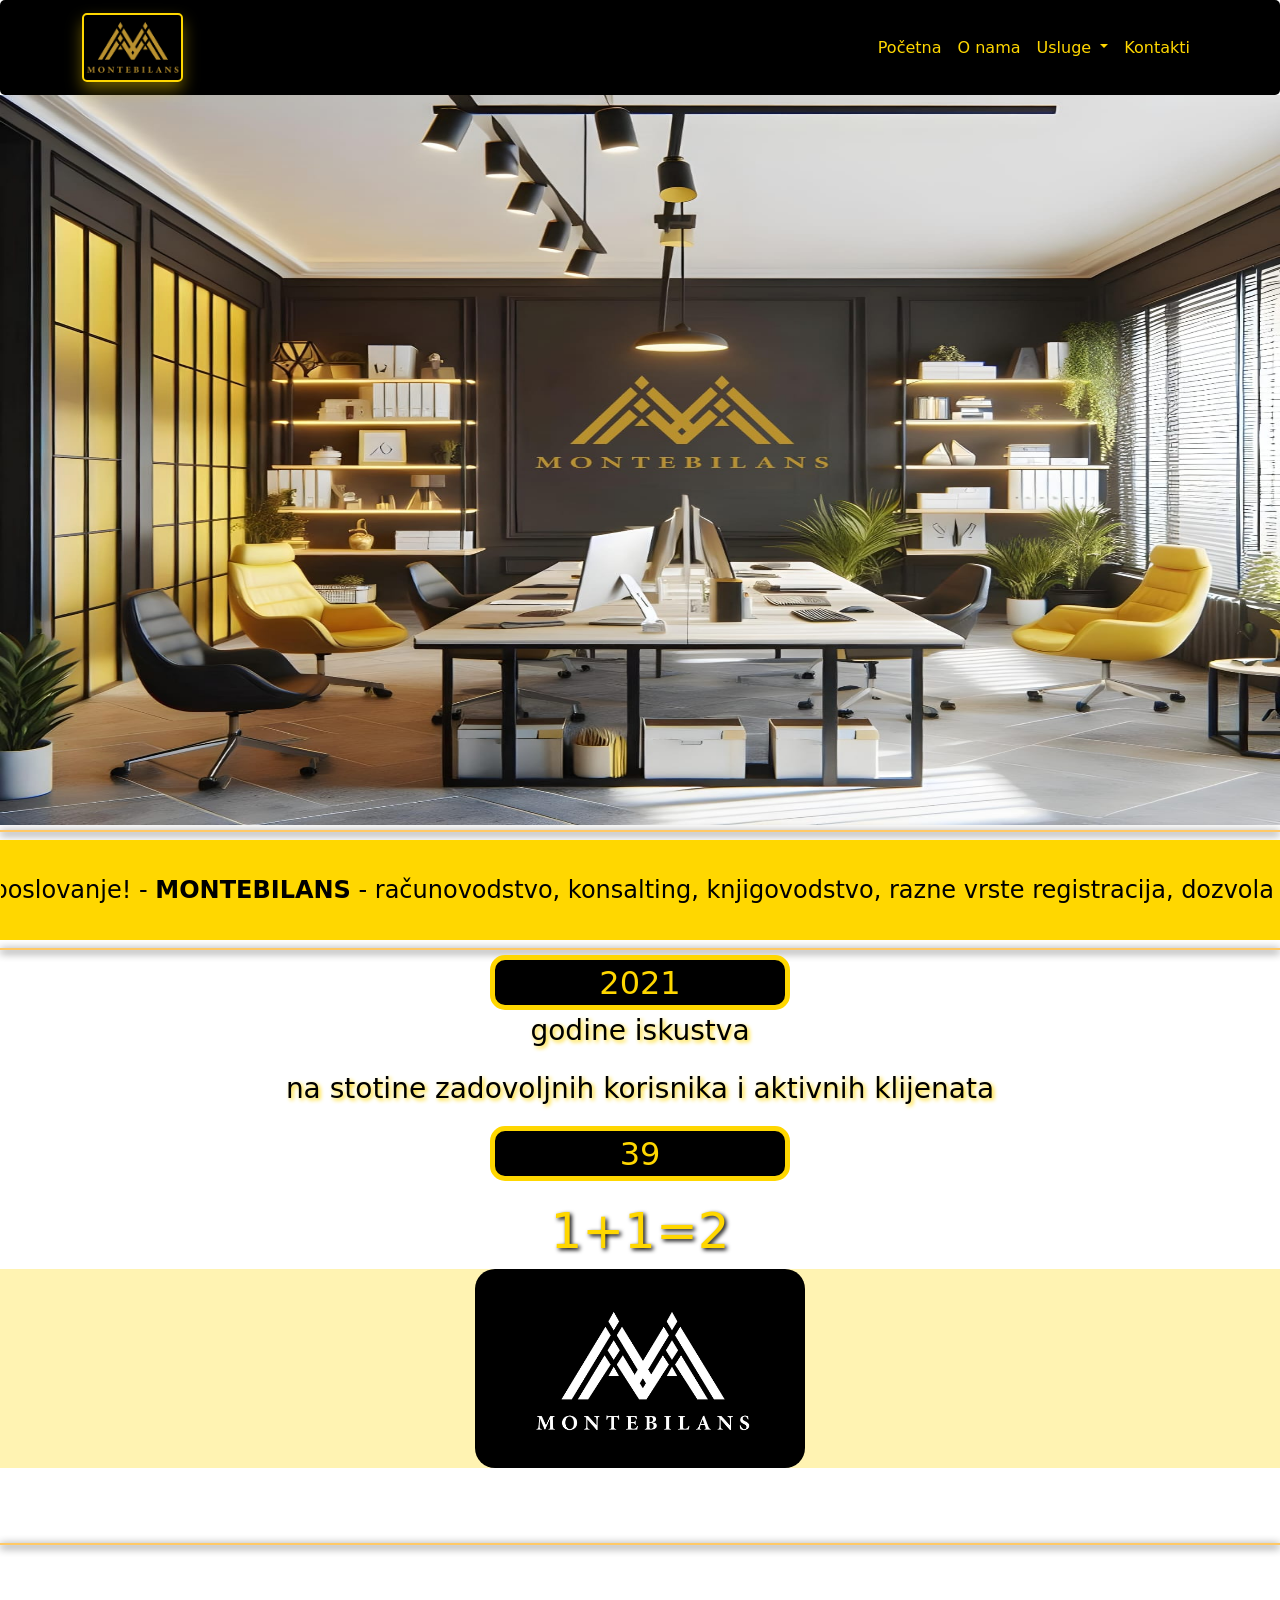
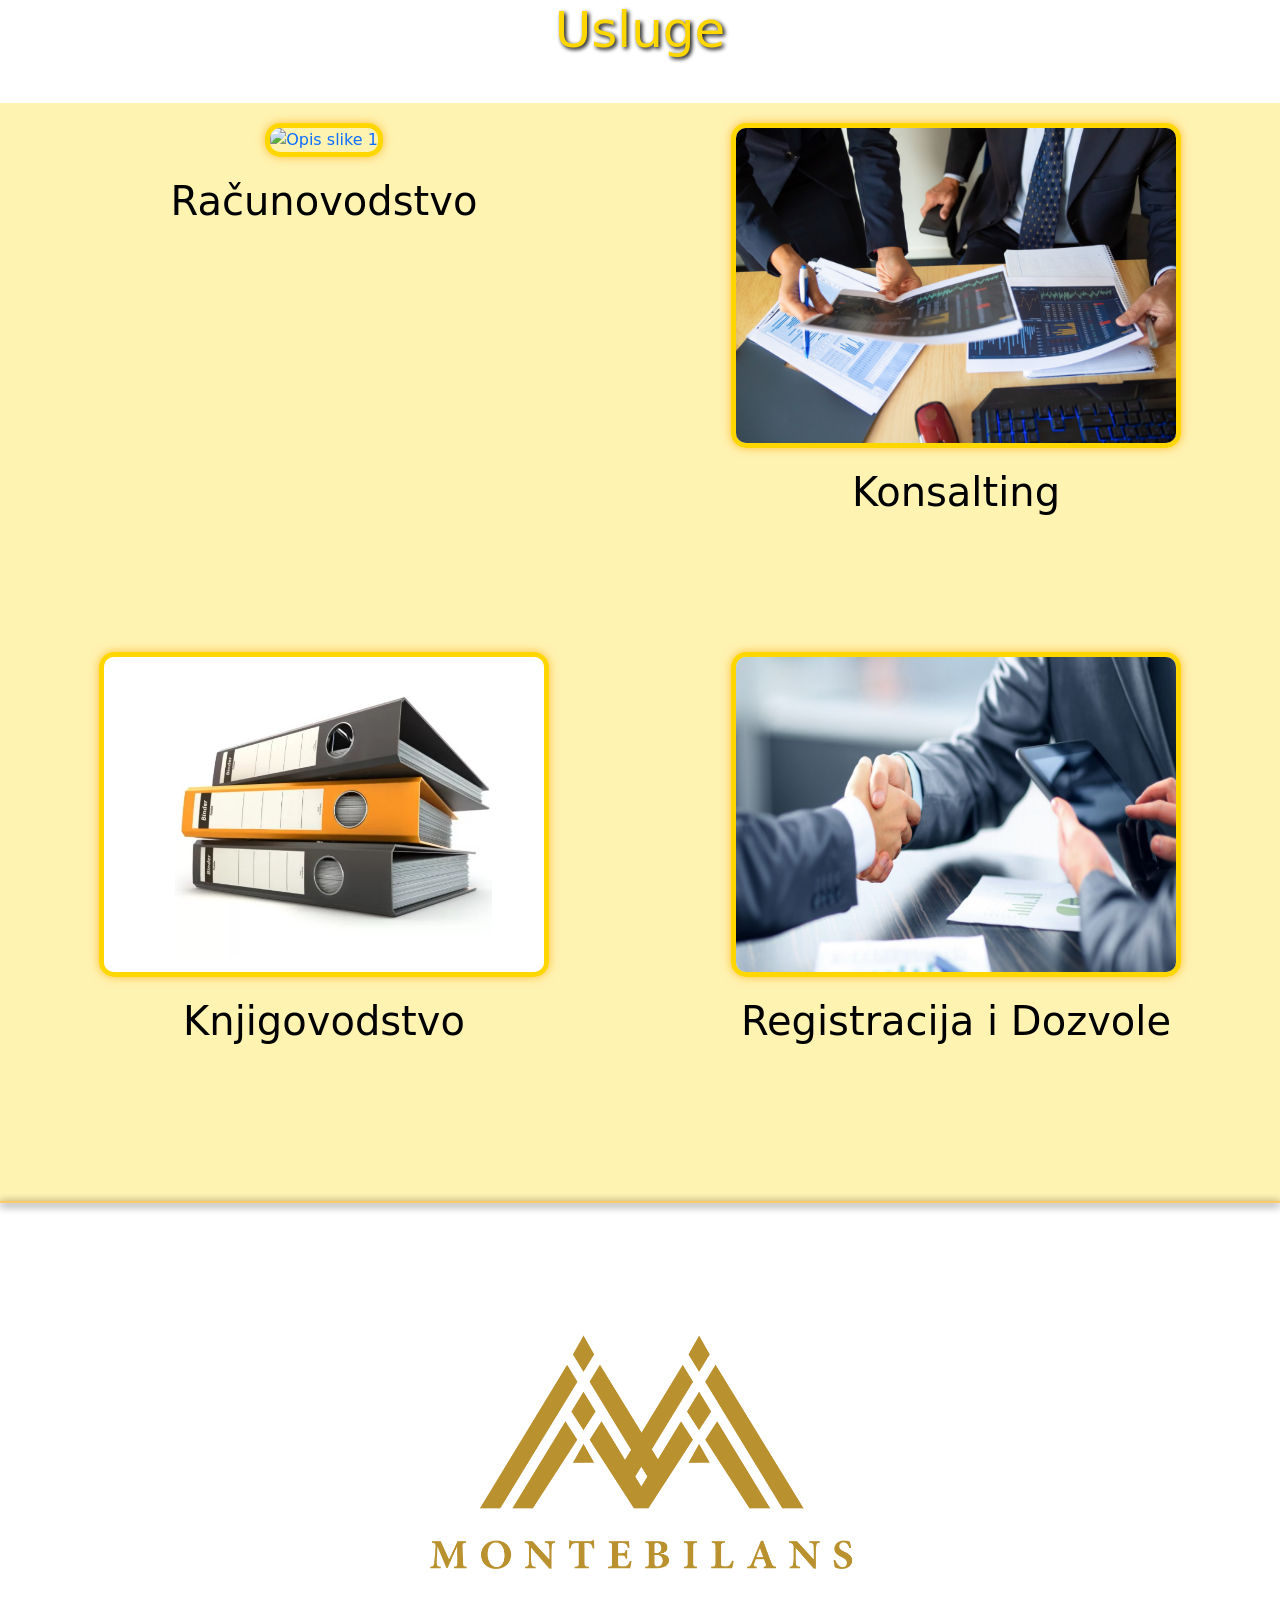
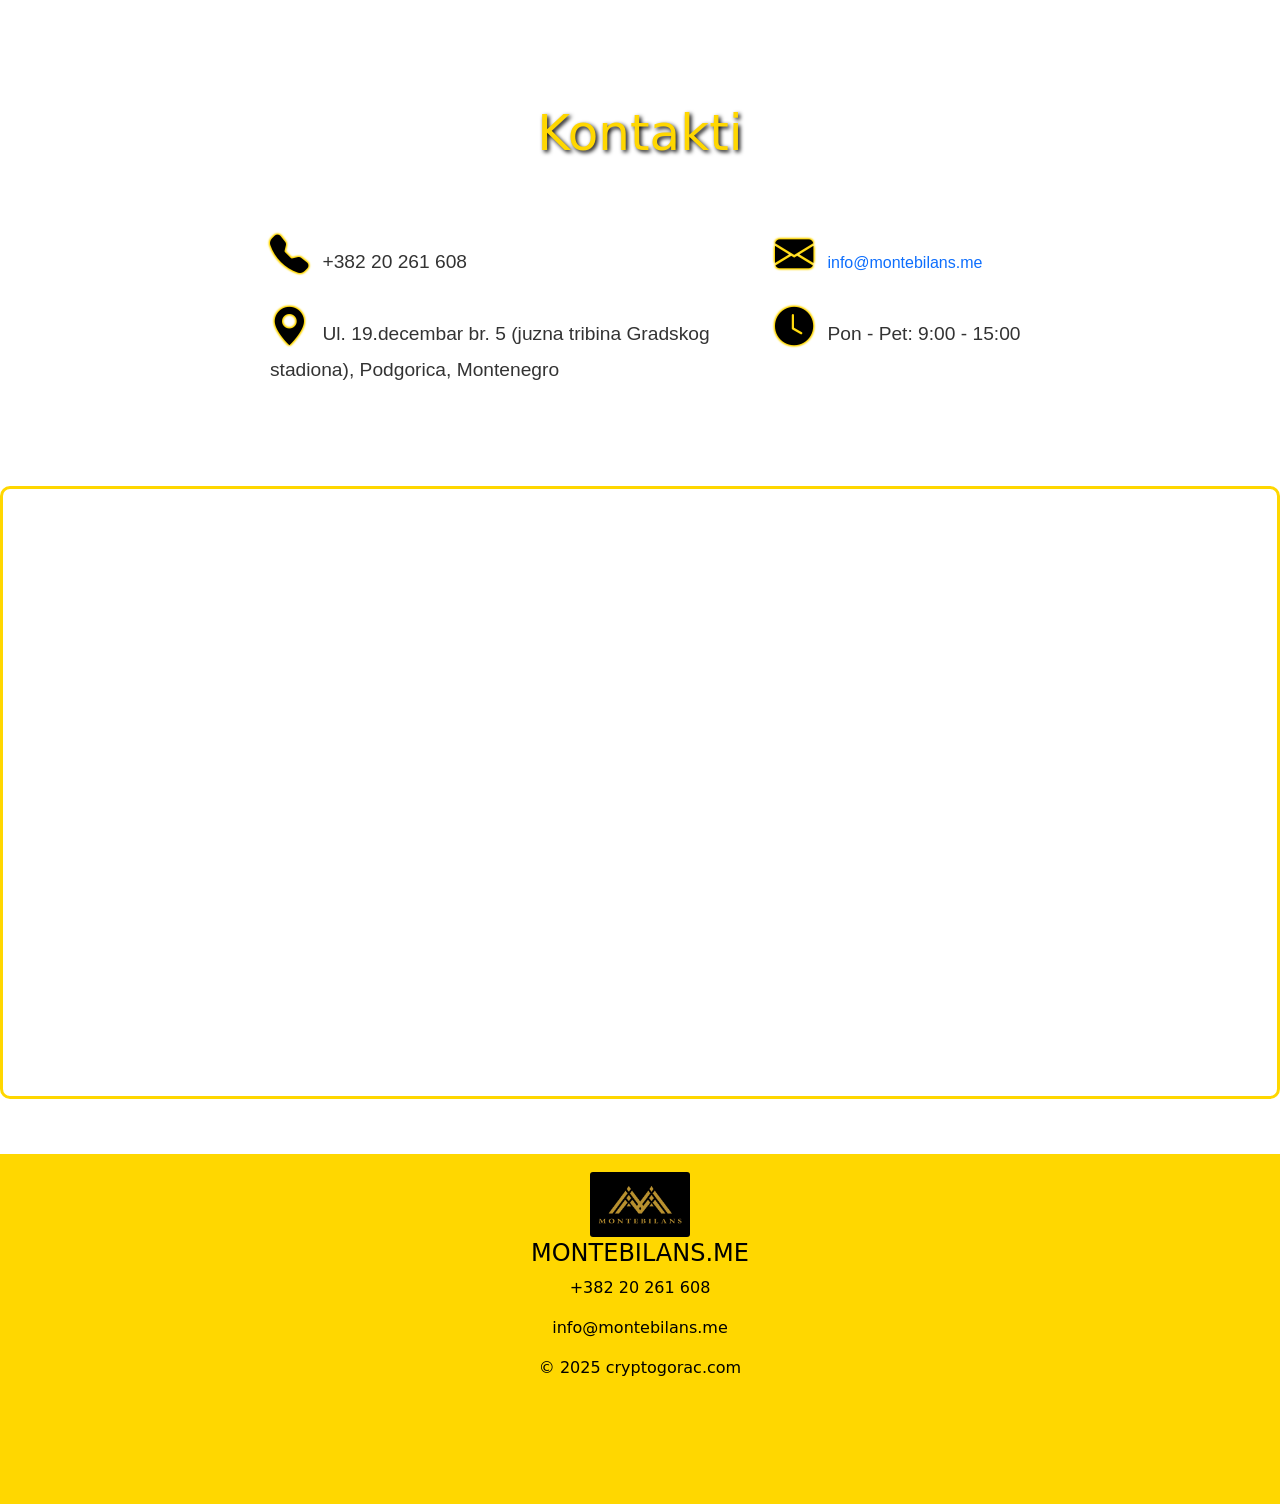
==== commit a8057a78: "Update index.html" ====
--- a/index.html
+++ b/index.html
@@ -420,7 +420,7 @@
     <button id="backToTop" title="Back to Top">^</button>
 
     <div class="image-container">
-        <img src="naslovnaM2.png" alt="Montebilans" class="header-image">
+        <img src="naslovna-slika.jpg" alt="Montebilans" class="header-image">
     </div>
     
     <div style="height: 5px;"></div> 
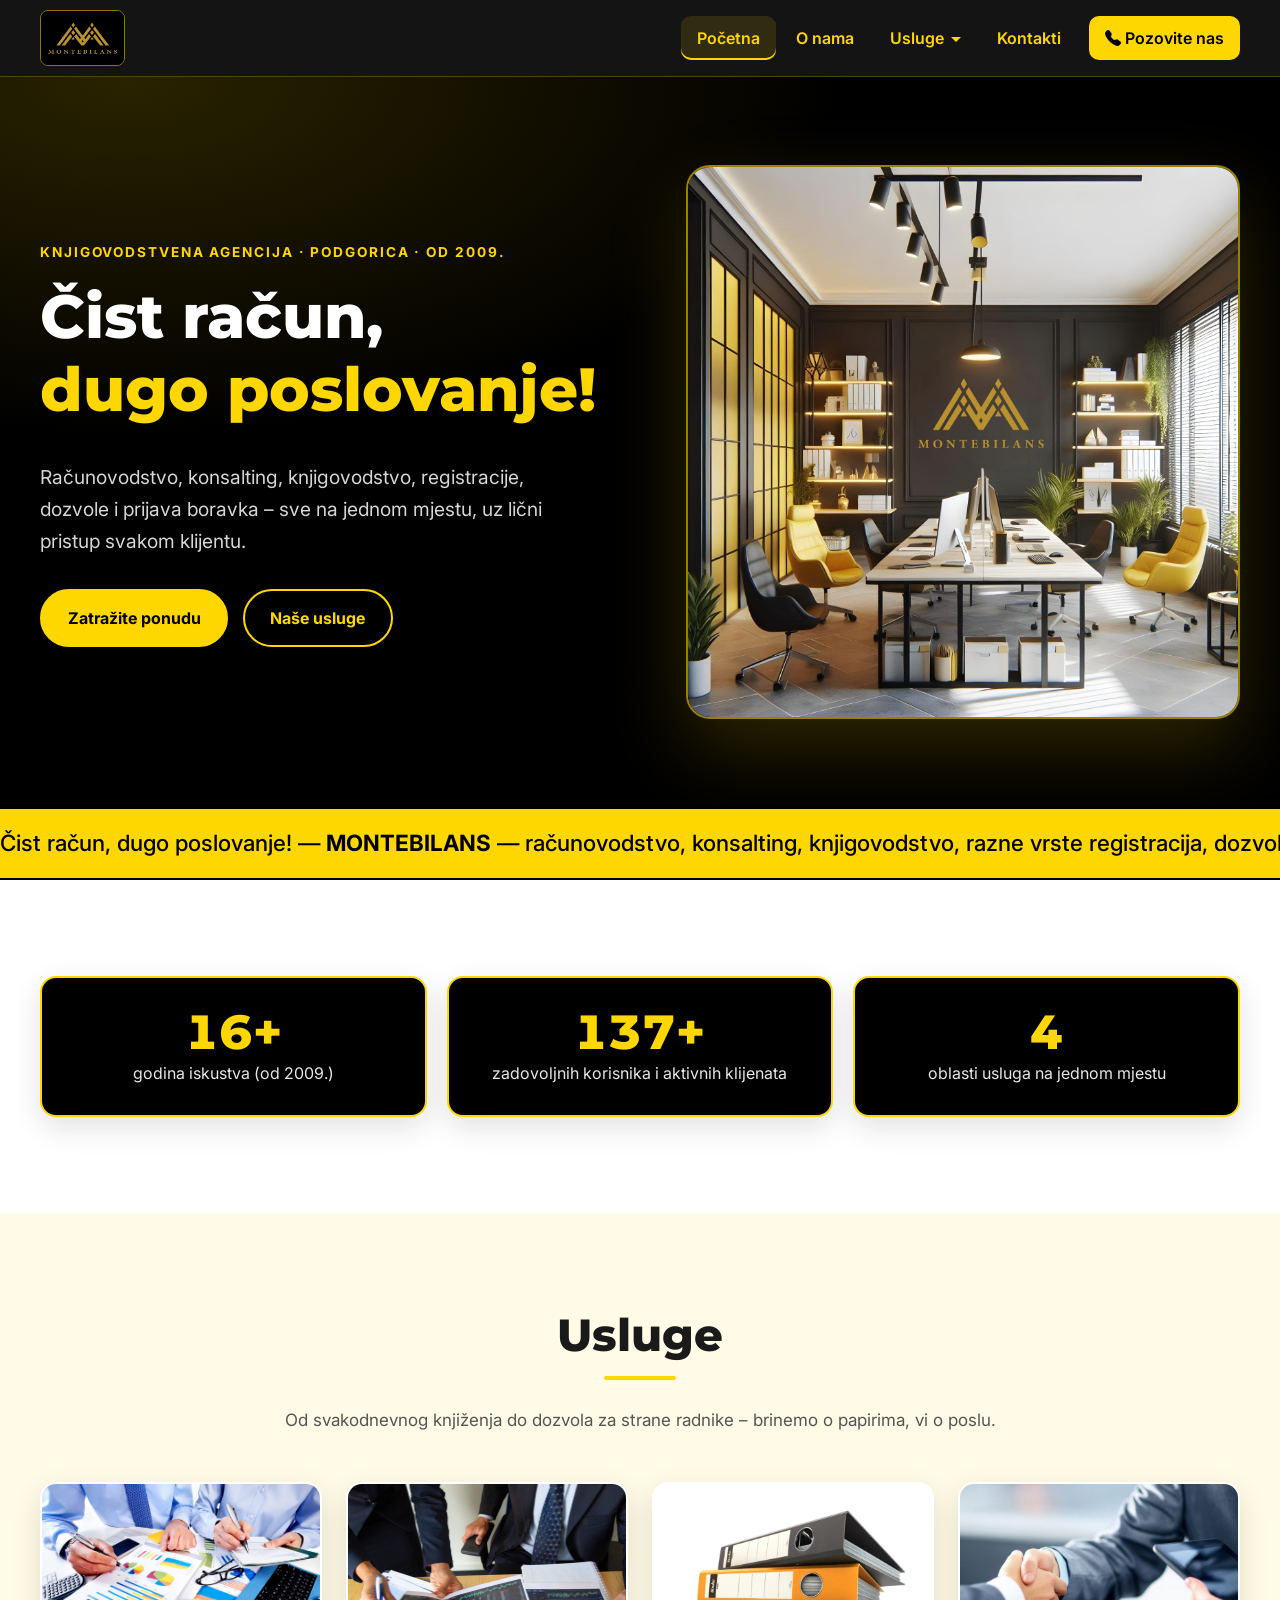
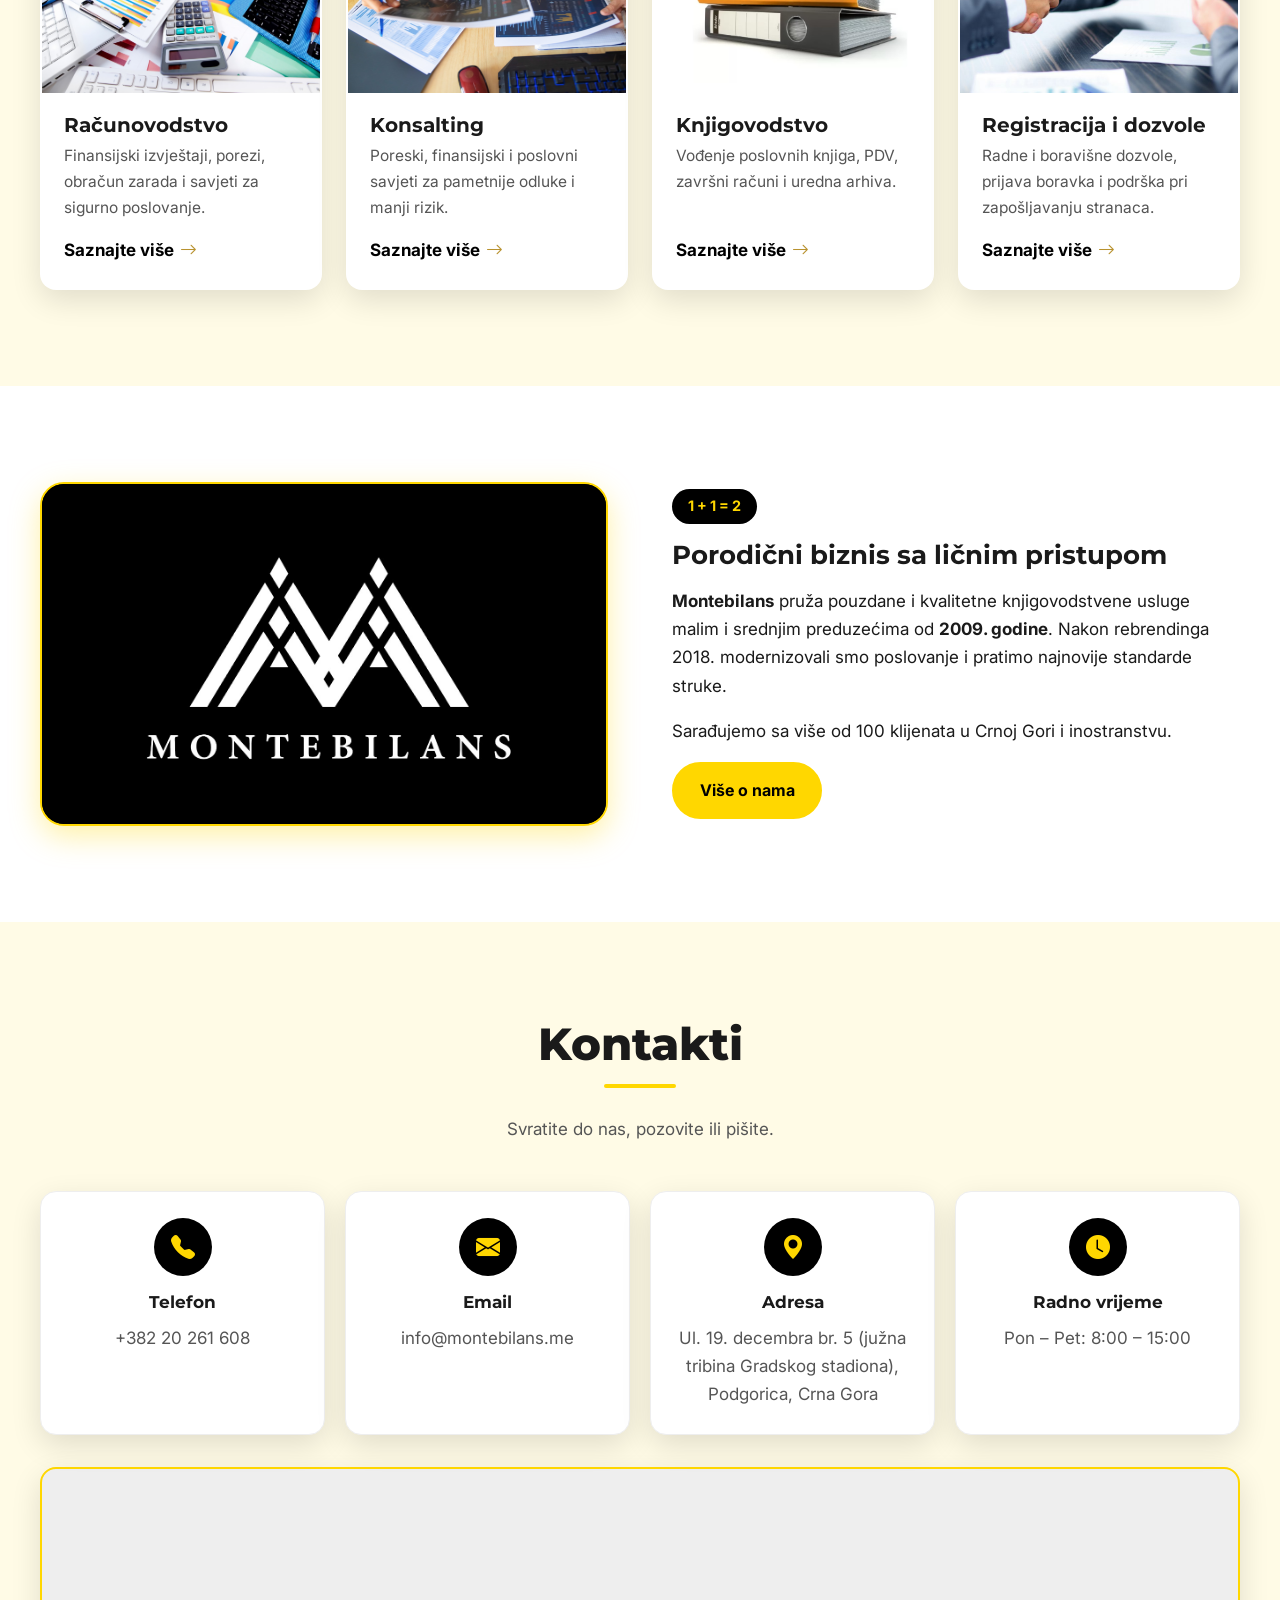
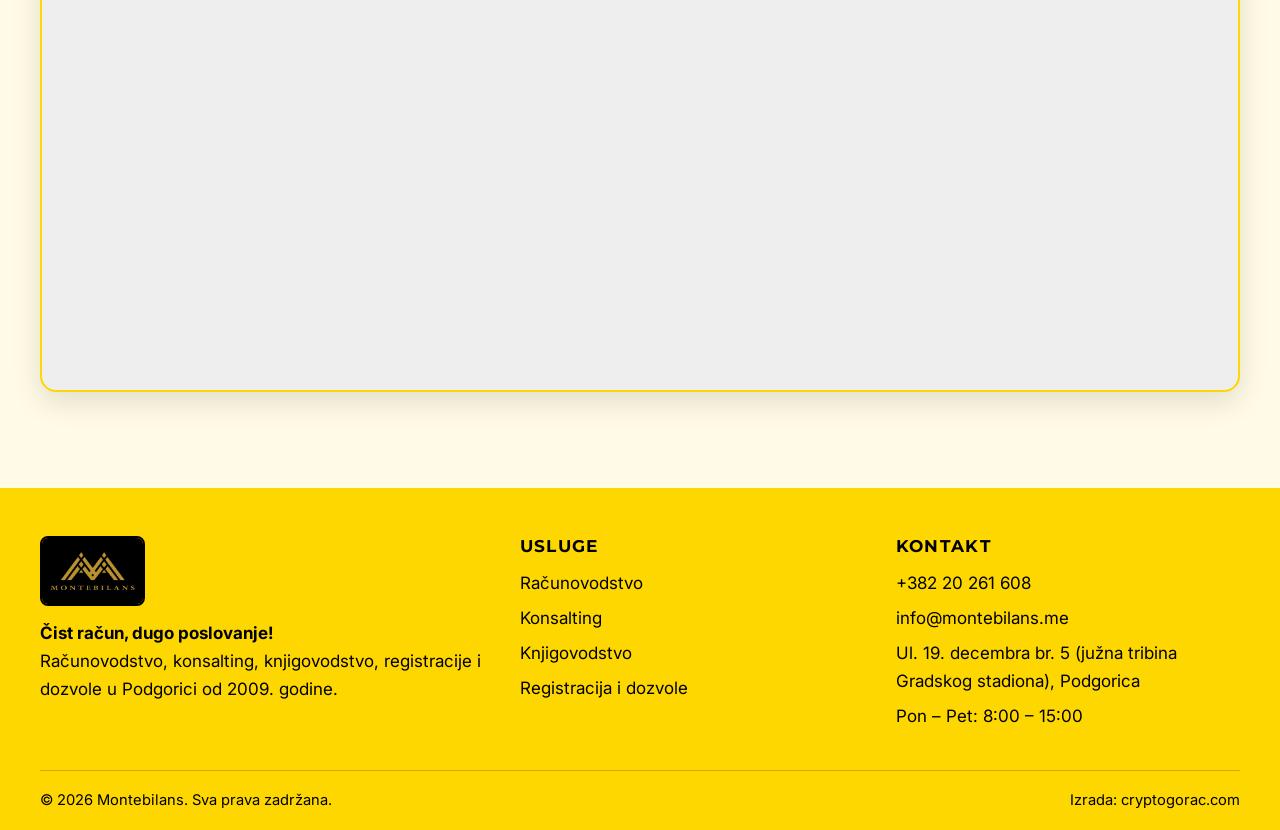
==== commit feb05936: "Restilizacija sajta: responzivan dizajn, zajednički stil i ispravke grešaka Co-Authored-By: Claude O" ====
--- a/index.html
+++ b/index.html
@@ -1,633 +1,236 @@
-<!DOCTYPE html>
-<html lang="sr">
-<head>
-    <meta charset="UTF-8">
-    <meta name="viewport" content="width=device-width, initial-scale=1.0">
-    <title>Montebilans</title>
-    <!-- Bootstrap CSS -->
-    <link href="https://cdn.jsdelivr.net/npm/bootstrap@5.3.0/dist/css/bootstrap.min.css" rel="stylesheet" integrity="sha384-9ndCyUaIbzAi2FUVXJi0CjmCapSmO7SnpJef0486qhLnuZ2cdeRhO02iuK6FUUVM" crossorigin="anonymous">
-    <link rel="stylesheet" href="https://cdn.jsdelivr.net/npm/bootstrap-icons@1.10.5/font/bootstrap-icons.css">
-    <link rel="icon" type="image/png" href="montebilans-zlatni.png">
-    <style>
-        body {
-            background-color: white;
-            display: flex;
-            min-height: 100vh;
-            flex-direction: column;
-            margin: 0;
-        }
-
-        .navbar {
-            background-color: #000000;
-            border-radius: 5px;
-        }
-
-        .navbar-brand, .nav-link {
-            color: #FFD700 !important;
-            border-radius: 5px;
-        }
-
-        .navbar-brand img {
-            border: 2px solid #FFD700;
-            border-radius: 5px;
-            box-shadow: 0 0.5rem 1rem rgba(255, 215, 0, 0.4);
-            transition: box-shadow 0.3s ease;
-            max-height: 69px;
-        }
-
-        .navbar-brand img:hover {
-            box-shadow: 0 0.7rem 1.4rem rgba(255, 215, 0, 0.6);
-        }
-
-        .navbar-toggler {
-            border-color: #FFD700;
-            border-radius: 3px;
-        }
-
-        .navbar-toggler-icon {
-            background-image: url("data:image/svg+xml;charset=utf8,%3Csvg viewBox='0 0 30 30' xmlns='http://www.w3.org/2000/svg'%3E%3Cpath stroke='rgba(255, 215, 0, 1)' stroke-width='2' stroke-linecap='round' stroke-miterlimit='10' d='M4 7h22M4 15h22M4 23h22'/%3E%3C/svg%3E");
-        }
-
-        .nav-link:hover {
-            box-shadow: 0 0.5rem 1rem rgba(255, 215, 0, 0.4) !important;
-            transition: box-shadow 0.3s ease;
-        }
-
-        .dropdown-menu {
-            background-color: #000000;
-            border-radius: 5px;
-        }
-
-        .dropdown-item {
-            color: #FFD700 !important;
-        }
-
-        .dropdown-item:hover {
-            background-color: #FFD700;
-            color: #000000 !important;
-            box-shadow: 0 0.5rem 1rem rgba(255, 215, 0, 0.4);
-            transition: box-shadow 0.3s ease;
-        }
-
-        @media (max-width: 767px) {
-            .navbar-nav {
-                padding: 0.5rem;
-            }
-            .nav-item {
-                margin-bottom: 0.5rem;
-            }
-            .nav-link {
-                padding: 0.5rem 1rem;
-                border-radius: 5px;
-            }
-            .nav-link:hover {
-                box-shadow: 0 0.5rem 1rem rgba(255, 215, 0, 0.4) !important;
-            }
-        }
-
-        .horizontal-line {
-            width: 100%; 
-            height: 2px; 
-            background-color: rgba(255, 165, 0, 0.6);
-            margin: 0; 
-            border: none;
-            box-shadow: 0 2px 8px #000000;
-        }
-
-        .image-container {
-            display: flex;
-            justify-content: center;
-            align-items: center;
-            background-color: rgba(255, 215, 0, 0.3);
-        }
-
-        .header-image {
-            width: 1300px;
-            height: 730px;
-        }
-
-        @media (max-width: 600px) {
-            .header-image {
-                width: 100%;
-                height: auto;
-            }
-        }
-
-        .text-ticker {
-            position: relative;
-            overflow: hidden;
-            height: 100px;
-            background-color: #FFD700;
-            border: 1px solid #FFD700;
-            display: flex;
-            justify-content: center;
-            align-items: center;
-        }
-
-        .text-ticker-content {
-            display: inline-block;
-            white-space: nowrap;
-            animation: moveText 17s linear infinite;
-            text-align: center;
-            color: black;
-            font-size: 24px;
-        }
-
-        @keyframes moveText {
-            0% {
-                transform: translateX(100%);
-            }
-            100% {
-                transform: translateX(-100%);
-            }
-        }
-
-        @media (max-width: 767px) {
-            .text-ticker {
-                height: 80px;
-            }
-
-            .text-ticker-content {
-                font-size: 20px;
-                line-height: 50px;
-            }
-        }
-
-        #yearCounter {
-            font-size: 2em;
-            text-align: center;
-            width: 300px;
-            height: 55px;
-            background-color: #000000;
-            border: 5px solid #FFD700;
-            display: flex;
-            justify-content: center;
-            align-items: center;
-            color: #FFD700;
-            margin: 0 auto;
-            border-radius: 15px;
-        }
-
-        .image-container {
-            text-align: center;
-        }
-
-        .rounded-image {
-            width: 100%;
-            max-width: 330px;
-            height: auto;
-            border-radius: 20px;
-        }
-
-        h2 {
-            color: #FFD700;
-            text-shadow: 2px 2px 4px black;
-            text-align: center;
-            font-size: 50px;
-        }
-
-
-
-    .counter-box {
-      font-size: 2em;
-            text-align: center;
-            width: 300px;
-            height: 55px;
-            background-color: #000000;
-            border: 5px solid #FFD700;
-            display: flex;
-            justify-content: center;
-            align-items: center;
-            color: #FFD700;
-            margin: 0 auto;
-            border-radius: 15px;
-    }
-
-        .photo-article {
-            padding: 20px;
-            background-color: rgba(255, 215, 0, 0.3);
-        }
-
-        .photo-item {
-            text-align: center;
-            margin-bottom: 120px;
-        }
-
-        .photo-item img {
-            border-radius: 15px;
-            margin-bottom: 10px;
-            width: 450px;
-            height: 325px;
-            border: 5px solid #FFD700;
-            box-shadow: 0 0 10px rgba(255, 165, 0, 0.7);
-            margin-left: 5px;
-            margin-right: 5px;
-            transition: all 0.3s ease;
-        }
-
-        .photo-item img:hover {
-            transform: scale(1.10);
-            box-shadow: 0 0 20px rgba(255, 165, 0, 0.9);
-            border-color: #FFA500;
-        }
-
-        .photo-item h1 {
-            color: black;
-            margin-top: 10px;
-            margin-bottom: 10px;
-        }
-
-        @media (max-width: 767px) {
-            .photo-item {
-                margin-bottom: 20px;
-            }
-        }
-
-
-           /* slika loga */
-       .custom-image {
-      width: 450px; /* Širina slike */
-      height: 300px; /* Visina slike */
-      display: block;
-      margin-left: auto;
-      margin-right: auto;
-    }
-             @media (max-width: 600px) {
-            .custom-image {
-                width: 100%;
-                height: auto;
-            }
-        }
-      
-
-        .kontakt-info {
-            background-color: white;
-            padding: 20px;
-            margin-bottom: 20px;
-            font-family: 'Roboto', sans-serif;
-            margin-left: 250px;
-            position: relative;
-        }
-
-        .kontakt-info ul {
-            list-style-type: none;
-            padding-left: 0;
-            display: flex;
-            flex-wrap: wrap;
-            justify-content: space-between;
-        }
-
-        .kontakt-info li {
-            margin-bottom: 15px;
-            flex-basis: calc(50% - 10px);
-        }
-
-        .kontakt-info i {
-            font-size: 2.4em;
-            color: black;
-            margin-right: 10px;
-            text-shadow: 1px 1px 2px #FFD700, -1px -1px 2px #FFD700, 1px -1px 2px #FFD700, -1px 1px 2px #FFD700;
-        }
-
-        .kontakt-info span {
-            font-size: 1.2em;
-            color: #333;
-        }
-
-        @media (max-width: 576px) {
-            .kontakt-info {
-                margin-left: 10px;
-            }
-            .kontakt-info ul {
-                flex-direction: column;
-            }
-            .kontakt-info li {
-                flex-basis: 100%;
-            }
-        }
-
-        .map-container {
-            margin-top: 20px;
-            width: 100%;
-            max-width: 1300px;
-            margin-left: auto;
-            margin-right: auto;
-            border: 3px solid #FFD700;
-            border-radius: 10px;
-        }
-
-        .map-container iframe {
-            width: 100%;
-            height: 600px;
-            border: 3px solid #FFD700;
-        }
-
-        #backToTop {
-            display: none;
-            position: fixed;
-            bottom: 20px;
-            right: 20px;
-            z-index: 99;
-            font-size: 18px;
-            border: 2px solid #ff7f50;
-            outline: none;
-            background-color: black;
-            color: white;
-            cursor: pointer;
-            padding: 15px;
-            border-radius: 10px;
-            width: 50px;
-            height: 50px;
-            line-height: 20px;
-            text-align: center;
-            opacity: 0.7;
-            transition: opacity 0.5s;
-        }
-
-        #backToTop:hover {
-            opacity: 1;
-        }
-
-        .content {
-            flex: 1;
-        }
-
-    .footer {
-    background-color: #FFD700; /* Jarko žuta pozadina */
-    color: #000; /* Crna boja teksta */
-    text-align: center;
-    height: 350px; /* Fiksna visina footera */
-    margin-top: auto; /* Osigurava da footer ostane na dnu stranice */
-}
-
-.footer h4 {
-    margin-top: 0; /* Uklanja gornju marginu za h4 naslov */
-}
-
-/* Stilizacija linkova u footer-u */
-.footer a {
-    color: #000000; /* Crna boja za vidljivost na žutoj pozadini */
-    text-decoration: none; /* Uklanja podvlačenje po default-u */
-    transition: text-decoration 0.3s ease; /* Glatka tranzicija za podvlačenje */
-}
-
-.footer a:hover {
-    text-decoration: underline; /* Dodaje podvlačenje na hover */
-}
-
-        a {
-            text-decoration: none;
-        }
-    </style>
-</head>
-<body>
-    <header>
-        <nav class="navbar navbar-expand-lg navbar-dark">
-            <div class="container">
-                <a class="navbar-brand" href="index.html">
-                    <img src="montebilans-zlatni.png" alt="Montebilans" class="d-inline-block align-top" style="max-height: 69px; border: 2px solid #FFD700; border-radius: 5px;">
-                </a>
-                <button class="navbar-toggler" type="button" data-bs-toggle="collapse" data-bs-target="#navbarNav" aria-controls="navbarNav" aria-expanded="false" aria-label="Toggle navigation">
-                    <span class="navbar-toggler-icon"></span>
-                </button>
-                <div class="collapse navbar-collapse" id="navbarNav">
-                    <ul class="navbar-nav ms-auto">
-                        <li class="nav-item">
-                            <a class="nav-link" href="index.html">Početna</a>
-                        </li>
-                        <li class="nav-item">
-                            <a class="nav-link" href="o nama.html">O nama</a>
-                        </li>
-                        <li class="nav-item dropdown">
-                            <a class="nav-link dropdown-toggle" href="#" id="webDevelopmentDropdown" role="button" data-bs-toggle="dropdown" aria-expanded="false">
-                                Usluge
-                            </a>
-                            <ul class="dropdown-menu" aria-labelledby="webDevelopmentDropdown">
-                                <li><a class="dropdown-item" href="racunovodstvo.html">Računovodstvo</a></li>
-                                <li><a class="dropdown-item" href="konsalting.html">Konsalting</a></li>
-                                <li><a class="dropdown-item" href="knjigovodstvo.html">Knjigovodstvo</a></li>
-                                <li><a class="dropdown-item" href="registracija_dozvole.html">Registracija-Dozvole</a></li>
-                            </ul>
-                        </li>
-                        <li class="nav-item">
-                            <a class="nav-link" href="kontakti.html">Kontakti</a>
-                        </li>
-                    </ul>
-                </div>
-            </div>
-        </nav>
-    </header>
-    <button id="backToTop" title="Back to Top">^</button>
-
-    <div class="image-container">
-        <img src="naslovna-slika.jpg" alt="Montebilans" class="header-image">
-    </div>
-    
-    <div style="height: 5px;"></div> 
-
-    <div class="horizontal-line"></div>
-    <div style="height: 8px;"></div>
-
-    <div class="text-ticker">
-        <div class="text-ticker-content">
-            Čist račun, dugo poslovanje! - <b>MONTEBILANS</b> - računovodstvo, konsalting, knjigovodstvo, razne vrste registracija, dozvola i prijava boravka!
-        </div>
-    </div>
-    <div style="height: 8px;"></div>
-
-    <div class="horizontal-line"></div>
-           
-    <div style="height: 5px;"></div> 
-
-    <div id="yearCounter">2009</div>
-    <p style="font-size: 28px; color: black; text-shadow: 2px 2px 4px #FFD700; text-align: center;">godine iskustva</p>
-    <p style="font-size: 28px; color: black; text-shadow: 2px 2px 4px #FFD700; text-align: center;">na stotine zadovoljnih korisnika i aktivnih klijenata</p>
-    
-
-     <div class="counter-box" id="counterBox">0</div>
-
-
-       <div style="height: 20px;"></div> 
-    <h2>1+1=2</h2>
-    <div class="image-container">
-        <img src="bijeli_logo.jpg" alt="Unique Image Name" class="rounded-image">
-    </div>
-    <div style="height: 20px;"></div> 
-
-    <div style="height: 55px;"></div> 
-    <div class="horizontal-line"></div>
-    <div style="height: 55px;"></div> 
-
-    <h2>Usluge</h2>
-    
-    <div style="height: 35px;"></div> 
-
-    <article class="photo-article">
-        <div class="row">
-            <div class="col-md-6 mb-3">
-                <div class="photo-item">
-                    <a href="racunovodstvo.html">
-                        <img src="racunovodstvo.jpg" alt="Opis slike 1" class="img-fluid">
-                        <h1>Računovodstvo</h1>
-                    </a>
-                </div>
-            </div>
-            
-            <div class="col-md-6 mb-3">
-                <div class="photo-item">
-                    <a href="konsalting.html">
-                        <img src="konsalting.jpg" alt="Opis slike 2" class="img-fluid">
-                        <h1>Konsalting</h1>
-                    </a>
-                </div>
-            </div>
-        </div>
-        <div class="row">
-            <div class="col-md-6 mb-3">
-                <div class="photo-item">
-                    <a href="knjigovodstvo.html">
-                        <img src="knjigovodstvo.jpg" alt="Opis slike 3" class="img-fluid">
-                        <h1>Knjigovodstvo</h1>
-                    </a>
-                </div>
-            </div>
-            <div class="col-md-6 mb-3">
-                <div class="photo-item">
-                    <a href="registracija_dozvole.html">
-                        <img src="registracija prijave.jpg" alt="Opis slike 4" class="img-fluid">
-                        <h1>Registracija i Dozvole</h1>
-                    </a>
-                </div>
-            </div>
-        </div>
-    </article>
-
-    <div class="horizontal-line"></div>
-    <div style="height: 100px;"></div> 
-
-    <img src="montebilans-zlatni.png" alt="montebilans" class="custom-image">
-
-    
-    <div style="height: 100px;"></div> 
-
-    <h2>Kontakti</h2>
-    <div style="height: 35px;"></div> 
-
-  <div class="kontakt-info">
-    <ul>
-        <li>
-            <i class="bi bi-telephone-fill"></i> 
-            <span> +382 20 261 608</span>
-        </li>
-        <li>
-            <i class="bi bi-envelope-fill"></i> 
-            <a href="mailto:info@montebilans.me">info@montebilans.me</a>
-        </li>
-        <li>
-            <i class="bi bi-geo-alt-fill"></i> 
-            <span> Ul. 19.decembar br. 5 (juzna tribina Gradskog stadiona), Podgorica, Montenegro</span>
-        </li>
-        <li>
-            <i class="bi bi-clock-fill"></i> 
-            <span> Pon - Pet: 9:00 - 15:00</span>
-        </li>
-    </ul>
-</div>
-    <div style="height: 10px;"></div> 
-
-    <div class="map-container">
-        <iframe src="https://www.google.com/maps/embed?pb=!1m18!1m12!1m3!1d2944.2020561919912!2d19.2644761!3d42.444716799999995!2m3!1f0!2f0!3f0!3m2!1i1024!2i768!4f13.1!3m3!1m2!1s0x134deb4bec564ed5%3A0xf9ff1d58c9079e25!2sPodgorica%20City%20Stadium!5e0!3m2!1sen!2s!4v1738981224363!5m2!1sen!2s" width="100%" height="450" style="border:0;" allowfullscreen="" loading="lazy" referrerpolicy="no-referrer-when-downgrade"></iframe>
-    </div>
-    <div style="height: 55px;"></div> 
-
-  <footer class="footer mt-auto py-3">
-    <div class="container">
-        <a href="index.html">
-            <img src="logo futer.jpg" alt="Montebilans" class="d-inline-block align-top" style="max-height: 69px; border: 2px solid #FFD700; border-radius: 5px;">
-        </a>
-        <h4>MONTEBILANS.ME</h4>
-        <p>+382 20 261 608</p>
-        <p><a href="mailto:info@montebilans.me">info@montebilans.me</a></p>
-        <p style="color: #000000;">© 2025 <a href="https://cryptogorac.com" target="_blank">cryptogorac.com</a></p>
-    </div>
-</footer>
-   <script>
-    let count = 1;
-    const counterBox = document.getElementById('counterBox');
-
-    function updateCounter() {
-      if (count <= 100) {
-        counterBox.textContent = count;
-        count++;
-      } else if (count > 100 && count <= 151) {
-        counterBox.textContent = count;
-        count++;
-      }
-    }
-
-    function startCounting() {
-      if (count <= 100) {
-        updateCounter();
-      } else if (count > 100 && count <= 151) {
-        updateCounter();
-      } else if (count > 151) {
-        count = 1;
-        updateCounter();
-      }
-    }
-
-    setInterval(() => {
-      if (count <= 100) {
-        startCounting();
-      } else if (count > 100 && count <= 151) {
-        setTimeout(startCounting, 1000); // Pauza od 1 sekunde kada dosegne 100
-      } else if (count > 151) {
-        setTimeout(startCounting, 2000); // Pauza od 2 sekunde kada dosegne 151
-      }
-    }, 50); // Interval od 100 milisekundi
-
-    let currentYear = 2009;
-    const endYear = 2025;
-    const duration = 2500;
-    const yearCounter = document.getElementById('yearCounter');
-    let yearInterval;
-    let pauseTimer;
-
-    function updateYearCounter() {
-      const steps = endYear - currentYear + 1;
-      const delay = duration / steps;
-
-      yearInterval = setInterval(() => {
-        if (currentYear > endYear) {
-          clearInterval(yearInterval);
-          pauseTimer = setTimeout(() => {
-            currentYear = 2009;
-            updateYearCounter();
-          }, 2000); // Pauza od 2 sekunde
-        } else {
-          yearCounter.textContent = currentYear;
-          currentYear++;
-        }
-      }, delay);
-    }
-
-    window.onload = updateYearCounter;
-
-    window.onscroll = function() {
-      const backToTopButton = document.getElementById('backToTop');
-      if (document.body.scrollTop > 20 || document.documentElement.scrollTop > 20) {
-        backToTopButton.style.display = "block";
-      } else {
-        backToTopButton.style.display = "none";
-      }
-    };
-
-    document.getElementById('backToTop').addEventListener('click', function() {
-      document.body.scrollTop = 0; 
-      document.documentElement.scrollTop = 0; 
-    });
-  </script>
-    <!-- Bootstrap JavaScript -->
-    <script src="https://cdn.jsdelivr.net/npm/bootstrap@5.3.0/dist/js/bootstrap.bundle.min.js" integrity="sha384-geWF76RCwLtnZ8qwWowPQNguL3RmwHVBC9FhGdlKrxdiJJigb/j/68SIy3Te4Bkz" crossorigin="anonymous"></script>
-</body>
-</html>
+<!DOCTYPE html>
+<html lang="sr-Latn-ME" class="no-js">
+<head>
+    <meta charset="UTF-8">
+    <meta name="viewport" content="width=device-width, initial-scale=1">
+    <title>Montebilans – računovodstvo i knjigovodstvo u Podgorici</title>
+    <meta name="description" content="Montebilans je knjigovodstvena agencija iz Podgorice od 2009. godine: računovodstvo, konsalting, knjigovodstvo, registracije, radne i boravišne dozvole.">
+    <meta name="theme-color" content="#000000">
+    <link rel="canonical" href="https://www.montebilans.me/">
+    <meta property="og:type" content="website">
+    <meta property="og:site_name" content="Montebilans">
+    <meta property="og:title" content="Montebilans – računovodstvo i knjigovodstvo u Podgorici">
+    <meta property="og:description" content="Montebilans je knjigovodstvena agencija iz Podgorice od 2009. godine: računovodstvo, konsalting, knjigovodstvo, registracije, radne i boravišne dozvole.">
+    <meta property="og:image" content="https://www.montebilans.me/naslovna-slika.jpg">
+    <meta property="og:locale" content="sr_ME">
+    <link rel="icon" type="image/png" href="montebilans-zlatni.png">
+    <link rel="apple-touch-icon" href="montebilans-zlatni.png">
+    <link rel="preconnect" href="https://fonts.googleapis.com">
+    <link rel="preconnect" href="https://fonts.gstatic.com" crossorigin>
+    <link href="https://fonts.googleapis.com/css2?family=Inter:wght@400;500;600;700&family=Montserrat:wght@700;800&display=swap" rel="stylesheet">
+    <link rel="stylesheet" href="https://cdn.jsdelivr.net/npm/bootstrap-icons@1.11.3/font/bootstrap-icons.min.css">
+    <link rel="stylesheet" href="css/style.css">
+    <script type="application/ld+json">
+    {
+      "@context": "https://schema.org",
+      "@type": "AccountingService",
+      "name": "Montebilans",
+      "url": "https://www.montebilans.me/",
+      "logo": "https://www.montebilans.me/montebilans-zlatni.png",
+      "image": "https://www.montebilans.me/naslovna-slika.jpg",
+      "telephone": "+38220261608",
+      "email": "info@montebilans.me",
+      "foundingDate": "2009",
+      "address": {
+        "@type": "PostalAddress",
+        "streetAddress": "Ul. 19. decembra br. 5",
+        "addressLocality": "Podgorica",
+        "addressCountry": "ME"
+      },
+      "openingHours": "Mo-Fr 08:00-15:00"
+    }
+    </script>
+</head>
+<body>
+    <a class="skip-link" href="#sadrzaj">Preskoči na sadržaj</a>
+    <header class="site-header">
+        <nav class="nav container" aria-label="Glavni meni">
+            <a class="nav-logo" href="index.html" aria-label="Montebilans – početna">
+                <img src="logo futer.jpg" alt="Montebilans" width="86" height="56">
+            </a>
+            <button class="nav-toggle" type="button" aria-expanded="false" aria-controls="glavni-meni" aria-label="Otvori meni">
+                <span></span>
+            </button>
+            <ul class="nav-menu" id="glavni-meni">
+                <li><a href="index.html" aria-current="page">Početna</a></li>
+                <li><a href="o%20nama.html">O nama</a></li>
+                <li class="dropdown">
+                    <button class="dropdown-toggle" type="button" aria-expanded="false" aria-controls="meni-usluge">Usluge</button>
+                    <ul class="dropdown-menu" id="meni-usluge">
+                            <li><a href="racunovodstvo.html">Računovodstvo</a></li>
+                            <li><a href="konsalting.html">Konsalting</a></li>
+                            <li><a href="knjigovodstvo.html">Knjigovodstvo</a></li>
+                            <li><a href="registracija_dozvole.html">Registracija i dozvole</a></li>
+                    </ul>
+                </li>
+                <li><a href="kontakti.html">Kontakti</a></li>
+                <li><a class="nav-cta" href="tel:+38220261608"><i class="bi bi-telephone-fill" aria-hidden="true"></i> Pozovite nas</a></li>
+            </ul>
+        </nav>
+    </header>
+
+    <main id="sadrzaj">
+        <section class="hero">
+            <div class="container hero-grid">
+                <div>
+                    <span class="hero-eyebrow">Knjigovodstvena agencija · Podgorica · od 2009.</span>
+                    <h1>Čist račun,<br><span>dugo poslovanje!</span></h1>
+                    <p>Računovodstvo, konsalting, knjigovodstvo, registracije, dozvole i prijava boravka – sve na jednom mjestu, uz lični pristup svakom klijentu.</p>
+                    <div class="hero-akcije">
+                        <a class="btn btn-zlatno" href="kontakti.html">Zatražite ponudu</a>
+                        <a class="btn btn-obrub" href="#usluge">Naše usluge</a>
+                    </div>
+                </div>
+                <div class="hero-slika">
+                    <img src="naslovna-slika.jpg" alt="Kancelarija Montebilans u crnoj i zlatnoj boji" width="1600" height="1600" fetchpriority="high">
+                </div>
+            </div>
+        </section>
+
+        <div class="traka" aria-label="Montebilans">
+            <div class="traka-sadrzaj">
+                <span>Čist račun, dugo poslovanje! — <b>MONTEBILANS</b> — računovodstvo, konsalting, knjigovodstvo, razne vrste registracija, dozvola i prijava boravka!</span>
+                <span aria-hidden="true">Čist račun, dugo poslovanje! — <b>MONTEBILANS</b> — računovodstvo, konsalting, knjigovodstvo, razne vrste registracija, dozvola i prijava boravka!</span>
+            </div>
+        </div>
+
+        <section class="sekcija">
+            <div class="container">
+                <div class="brojaci pojava">
+                    <div class="brojac"><strong data-od="2009" data-do="godine" data-sufiks="+">0</strong><span>godina iskustva (od 2009.)</span></div>
+                    <div class="brojac"><strong data-do="150" data-sufiks="+">0</strong><span>zadovoljnih korisnika i aktivnih klijenata</span></div>
+                    <div class="brojac"><strong data-do="4">0</strong><span>oblasti usluga na jednom mjestu</span></div>
+                </div>
+            </div>
+        </section>
+
+        <section class="sekcija sekcija-svijetla" id="usluge">
+            <div class="container">
+                <div class="naslov-sekcije pojava">
+                    <h2>Usluge</h2>
+                    <p>Od svakodnevnog knjiženja do dozvola za strane radnike – brinemo o papirima, vi o poslu.</p>
+                </div>
+                <div class="usluge-grid">
+                    <a class="kartica pojava" href="racunovodstvo.html">
+                        <div class="kartica-slika"><img src="racunovodstvo.jpg" alt="Računovodstvo" width="600" height="450" loading="lazy"></div>
+                        <div class="kartica-tijelo">
+                            <h3>Računovodstvo</h3>
+                            <p>Finansijski izvještaji, porezi, obračun zarada i savjeti za sigurno poslovanje.</p>
+                            <span class="kartica-link">Saznajte više <i class="bi bi-arrow-right" aria-hidden="true"></i></span>
+                        </div>
+                    </a>
+                    <a class="kartica pojava" href="konsalting.html">
+                        <div class="kartica-slika"><img src="konsalting.jpg" alt="Konsalting" width="600" height="450" loading="lazy"></div>
+                        <div class="kartica-tijelo">
+                            <h3>Konsalting</h3>
+                            <p>Poreski, finansijski i poslovni savjeti za pametnije odluke i manji rizik.</p>
+                            <span class="kartica-link">Saznajte više <i class="bi bi-arrow-right" aria-hidden="true"></i></span>
+                        </div>
+                    </a>
+                    <a class="kartica pojava" href="knjigovodstvo.html">
+                        <div class="kartica-slika"><img src="knjigovodstvo.jpg" alt="Knjigovodstvo" width="600" height="450" loading="lazy"></div>
+                        <div class="kartica-tijelo">
+                            <h3>Knjigovodstvo</h3>
+                            <p>Vođenje poslovnih knjiga, PDV, završni računi i uredna arhiva.</p>
+                            <span class="kartica-link">Saznajte više <i class="bi bi-arrow-right" aria-hidden="true"></i></span>
+                        </div>
+                    </a>
+                    <a class="kartica pojava" href="registracija_dozvole.html">
+                        <div class="kartica-slika"><img src="registracija%20prijave.jpg" alt="Registracija i dozvole" width="600" height="450" loading="lazy"></div>
+                        <div class="kartica-tijelo">
+                            <h3>Registracija i dozvole</h3>
+                            <p>Radne i boravišne dozvole, prijava boravka i podrška pri zapošljavanju stranaca.</p>
+                            <span class="kartica-link">Saznajte više <i class="bi bi-arrow-right" aria-hidden="true"></i></span>
+                        </div>
+                    </a>
+                </div>
+            </div>
+        </section>
+
+        <section class="sekcija">
+            <div class="container dvije-kolone">
+                <div class="okvir-slike pojava">
+                    <img src="bijeli_logo.jpg" alt="Montebilans logo" width="1280" height="771" loading="lazy">
+                </div>
+                <div class="pojava">
+                    <span class="oznaka-zlatna">1 + 1 = 2</span>
+                    <h2>Porodični biznis sa ličnim pristupom</h2>
+                    <p><b>Montebilans</b> pruža pouzdane i kvalitetne knjigovodstvene usluge malim i srednjim preduzećima od <b>2009. godine</b>. Nakon rebrendinga 2018. modernizovali smo poslovanje i pratimo najnovije standarde struke.</p>
+                    <p>Sarađujemo sa više od 100 klijenata u Crnoj Gori i inostranstvu.</p>
+                    <a class="btn btn-zlatno" href="o%20nama.html">Više o nama</a>
+                </div>
+            </div>
+        </section>
+
+        <section class="sekcija sekcija-svijetla" id="kontakt">
+            <div class="container">
+                <div class="naslov-sekcije pojava">
+                    <h2>Kontakti</h2>
+                    <p>Svratite do nas, pozovite ili pišite.</p>
+                </div>
+                <div class="kontakt-grid pojava">
+                <div class="kontakt-stavka">
+                    <i class="bi bi-telephone-fill" aria-hidden="true"></i>
+                    <strong>Telefon</strong>
+                    <a href="tel:+38220261608">+382 20 261 608</a>
+                </div>
+                <div class="kontakt-stavka">
+                    <i class="bi bi-envelope-fill" aria-hidden="true"></i>
+                    <strong>Email</strong>
+                    <a href="mailto:info@montebilans.me">info@montebilans.me</a>
+                </div>
+                <div class="kontakt-stavka">
+                    <i class="bi bi-geo-alt-fill" aria-hidden="true"></i>
+                    <strong>Adresa</strong>
+                    <span>Ul. 19. decembra br. 5 (južna tribina Gradskog stadiona), Podgorica, Crna Gora</span>
+                </div>
+                <div class="kontakt-stavka">
+                    <i class="bi bi-clock-fill" aria-hidden="true"></i>
+                    <strong>Radno vrijeme</strong>
+                    <span>Pon – Pet: 8:00 – 15:00</span>
+                </div>
+                </div>
+            <div class="mapa">
+                <iframe src="https://www.google.com/maps/embed?pb=!1m18!1m12!1m3!1d2944.2313670984!2d19.264909599999996!3d42.44409309999999!2m3!1f0!2f0!3f0!3m2!1i1024!2i768!4f13.1!3m3!1m2!1s0x134deb001fb27109%3A0xc2c01f4d027f5203!2sMontebilans!5e0!3m2!1sen!2s!4v1741616564829!5m2!1sen!2s" title="Montebilans na Google mapi" allowfullscreen loading="lazy" referrerpolicy="no-referrer-when-downgrade"></iframe>
+            </div>
+            </div>
+        </section>
+    </main>
+
+    <footer class="site-footer">
+        <div class="container footer-grid">
+            <div>
+                <a class="footer-logo" href="index.html" aria-label="Montebilans – početna">
+                    <img src="logo futer.jpg" alt="Montebilans" width="108" height="70" loading="lazy">
+                </a>
+                <p><strong>Čist račun, dugo poslovanje!</strong><br>Računovodstvo, konsalting, knjigovodstvo, registracije i dozvole u Podgorici od 2009. godine.</p>
+            </div>
+            <div>
+                <h2>Usluge</h2>
+                <ul>
+                    <li><a href="racunovodstvo.html">Računovodstvo</a></li>
+                    <li><a href="konsalting.html">Konsalting</a></li>
+                    <li><a href="knjigovodstvo.html">Knjigovodstvo</a></li>
+                    <li><a href="registracija_dozvole.html">Registracija i dozvole</a></li>
+                </ul>
+            </div>
+            <div>
+                <h2>Kontakt</h2>
+                <ul>
+                    <li><a href="tel:+38220261608">+382 20 261 608</a></li>
+                    <li><a href="mailto:info@montebilans.me">info@montebilans.me</a></li>
+                    <li>Ul. 19. decembra br. 5 (južna tribina Gradskog stadiona), Podgorica</li>
+                    <li>Pon – Pet: 8:00 – 15:00</li>
+                </ul>
+            </div>
+        </div>
+        <div class="container footer-dno">
+            <span>© <span data-godina>2026</span> Montebilans. Sva prava zadržana.</span>
+            <span>Izrada: <a href="https://cryptogorac.com" target="_blank" rel="noopener">cryptogorac.com</a></span>
+        </div>
+    </footer>
+
+    <button class="na-vrh" type="button" aria-label="Nazad na vrh"><i class="bi bi-arrow-up" aria-hidden="true"></i></button>
+    <script src="js/main.js" defer></script>
+</body>
+</html>
--- a/css/style.css
+++ b/css/style.css
@@ -0,0 +1,425 @@
+/* Montebilans – zajednički stil (crna + zlatna) */
+:root {
+  --crna: #000;
+  --crna-2: #111;
+  --crna-3: #1c1c1c;
+  --zlatna: #FFD700;
+  --zlatna-tamna: #b8922f;
+  --narandzasta: #FFA500;
+  --bijela: #fff;
+  --tekst: #1a1a1a;
+  --tekst-2: #555;
+  --svijetla: #fffbe6;
+  --radius: 16px;
+  --sjena: 0 10px 30px rgba(0, 0, 0, .12);
+  --sjena-zlatna: 0 10px 30px rgba(255, 215, 0, .35);
+  --sirina: 1200px;
+  --nav-visina: 76px;
+  --font: "Inter", system-ui, -apple-system, "Segoe UI", Roboto, sans-serif;
+  --font-naslov: "Montserrat", var(--font);
+}
+
+*, *::before, *::after { box-sizing: border-box; }
+
+html { scroll-behavior: smooth; scroll-padding-top: calc(var(--nav-visina) + 16px); }
+
+body {
+  margin: 0;
+  min-height: 100vh;
+  display: flex;
+  flex-direction: column;
+  font-family: var(--font);
+  font-size: 1.0625rem;
+  line-height: 1.65;
+  color: var(--tekst);
+  background: var(--bijela);
+  -webkit-font-smoothing: antialiased;
+  text-rendering: optimizeLegibility;
+}
+
+main { flex: 1; }
+
+img { max-width: 100%; height: auto; display: block; }
+
+a { color: inherit; text-decoration: none; }
+
+h1, h2, h3 { font-family: var(--font-naslov); line-height: 1.2; margin: 0 0 .6em; }
+
+:focus-visible { outline: 3px solid var(--zlatna); outline-offset: 3px; border-radius: 4px; }
+
+.skip-link {
+  position: absolute; left: 1rem; top: -100px; z-index: 1000;
+  background: var(--zlatna); color: var(--crna); padding: .6rem 1rem; border-radius: 8px; font-weight: 700;
+}
+.skip-link:focus { top: 1rem; }
+
+.container { width: min(100% - 2rem, var(--sirina)); margin-inline: auto; }
+
+.sr-only {
+  position: absolute; width: 1px; height: 1px; padding: 0; margin: -1px;
+  overflow: hidden; clip: rect(0 0 0 0); white-space: nowrap; border: 0;
+}
+
+/* ---------- Navigacija ---------- */
+.site-header {
+  position: sticky; top: 0; z-index: 100;
+  background: rgba(0, 0, 0, .92);
+  -webkit-backdrop-filter: saturate(160%) blur(10px);
+  backdrop-filter: saturate(160%) blur(10px);
+  border-bottom: 1px solid rgba(255, 215, 0, .25);
+}
+
+.nav {
+  display: flex; align-items: center; justify-content: space-between;
+  min-height: var(--nav-visina); gap: 1rem;
+}
+
+.nav-logo img {
+  height: 56px; width: auto; border-radius: 8px;
+  border: 1px solid rgba(255, 215, 0, .5);
+  transition: box-shadow .3s ease;
+}
+.nav-logo:hover img { box-shadow: 0 0 18px rgba(255, 215, 0, .45); }
+
+.nav-toggle {
+  display: none;
+  background: none; border: 1px solid var(--zlatna); border-radius: 10px;
+  width: 46px; height: 42px; padding: 0; cursor: pointer; color: var(--zlatna);
+}
+.nav-toggle span, .nav-toggle span::before, .nav-toggle span::after {
+  display: block; width: 22px; height: 2px; background: currentColor; margin: 0 auto;
+  border-radius: 2px; position: relative; transition: transform .25s ease, background .25s ease;
+}
+.nav-toggle span::before, .nav-toggle span::after { content: ""; position: absolute; left: 0; }
+.nav-toggle span::before { top: -7px; }
+.nav-toggle span::after { top: 7px; }
+.nav-toggle[aria-expanded="true"] span { background: transparent; }
+.nav-toggle[aria-expanded="true"] span::before { transform: translateY(7px) rotate(45deg); }
+.nav-toggle[aria-expanded="true"] span::after { transform: translateY(-7px) rotate(-45deg); }
+
+.nav-menu { list-style: none; margin: 0; padding: 0; display: flex; align-items: center; gap: .25rem; }
+
+.nav-menu a, .dropdown-toggle {
+  display: block; color: var(--zlatna); font-weight: 600; font-size: 1rem;
+  padding: .55rem 1rem; border-radius: 10px; background: none; border: 0;
+  font-family: inherit; cursor: pointer; transition: background .2s ease, color .2s ease;
+}
+.nav-menu a:hover, .dropdown-toggle:hover,
+.nav-menu a[aria-current="page"] { background: rgba(255, 215, 0, .12); }
+.nav-menu a[aria-current="page"] { box-shadow: inset 0 -2px 0 var(--zlatna); }
+
+.nav-cta { background: var(--zlatna) !important; color: var(--crna) !important; margin-left: .5rem; }
+.nav-cta:hover { background: var(--narandzasta) !important; }
+
+.dropdown { position: relative; }
+.dropdown-toggle::after {
+  content: ""; display: inline-block; margin-left: .45rem; vertical-align: .15em;
+  border: 5px solid transparent; border-top-color: currentColor; border-bottom: 0;
+  transition: transform .2s ease;
+}
+.dropdown-toggle[aria-expanded="true"]::after { transform: rotate(180deg); }
+
+.dropdown-menu {
+  list-style: none; margin: 0; padding: .5rem;
+  position: absolute; top: calc(100% + .5rem); left: 0; min-width: 240px;
+  background: var(--crna-2); border: 1px solid rgba(255, 215, 0, .35); border-radius: 14px;
+  box-shadow: 0 18px 40px rgba(0, 0, 0, .45);
+  opacity: 0; visibility: hidden; transform: translateY(-6px);
+  transition: opacity .2s ease, transform .2s ease, visibility .2s;
+}
+.dropdown.open .dropdown-menu { opacity: 1; visibility: visible; transform: none; }
+.dropdown-menu a { padding: .6rem .9rem; font-weight: 500; }
+.dropdown-menu a:hover { background: var(--zlatna); color: var(--crna); }
+
+@media (hover: hover) and (min-width: 992px) {
+  .dropdown:hover .dropdown-menu { opacity: 1; visibility: visible; transform: none; }
+}
+
+@media (max-width: 991px) {
+  .nav-toggle { display: grid; place-items: center; }
+  .nav-menu {
+    position: absolute; left: 0; right: 0; top: 100%;
+    flex-direction: column; align-items: stretch; gap: .15rem;
+    background: var(--crna); padding: .75rem 1rem 1.25rem;
+    border-bottom: 1px solid rgba(255, 215, 0, .35);
+    max-height: calc(100vh - var(--nav-visina)); overflow-y: auto;
+    display: none;
+  }
+  .nav-menu.open { display: flex; }
+  .nav-menu a, .dropdown-toggle { width: 100%; text-align: left; padding: .8rem 1rem; }
+  .dropdown-menu {
+    position: static; opacity: 1; visibility: visible; transform: none;
+    box-shadow: none; border: 0; background: transparent; padding: 0 0 0 1rem;
+    display: none;
+  }
+  .dropdown.open .dropdown-menu { display: block; }
+  .nav-cta { margin: .5rem 0 0; text-align: center !important; }
+}
+
+/* ---------- Dugmad ---------- */
+.btn {
+  display: inline-flex; align-items: center; justify-content: center; gap: .5rem;
+  padding: .85rem 1.6rem; border-radius: 999px; font-weight: 700; font-size: 1rem;
+  border: 2px solid var(--zlatna); cursor: pointer; font-family: inherit;
+  transition: transform .2s ease, background .2s ease, color .2s ease, box-shadow .2s ease;
+}
+.btn:hover { transform: translateY(-2px); }
+.btn-zlatno { background: var(--zlatna); color: var(--crna); }
+.btn-zlatno:hover { background: var(--narandzasta); border-color: var(--narandzasta); box-shadow: var(--sjena-zlatna); }
+.btn-obrub { background: transparent; color: var(--zlatna); }
+.btn-obrub:hover { background: rgba(255, 215, 0, .12); }
+
+/* ---------- Hero ---------- */
+.hero {
+  background: radial-gradient(1200px 600px at 10% 0%, #2a2300 0%, var(--crna) 60%);
+  color: var(--bijela); overflow: hidden;
+}
+.hero-grid {
+  display: grid; grid-template-columns: 1.05fr 1fr; align-items: center;
+  gap: clamp(2rem, 5vw, 4rem); padding-block: clamp(2.5rem, 7vw, 5.5rem);
+}
+.hero-eyebrow {
+  display: inline-block; color: var(--zlatna); font-weight: 700; letter-spacing: .14em;
+  text-transform: uppercase; font-size: .85rem; margin-bottom: 1rem;
+}
+.hero h1 { font-size: clamp(2.2rem, 5.2vw, 3.8rem); font-weight: 800; color: var(--bijela); }
+.hero h1 span { color: var(--zlatna); }
+.hero p { color: #d6d6d6; font-size: clamp(1.05rem, 1.6vw, 1.2rem); max-width: 34rem; margin: 0 0 2rem; }
+.hero-akcije { display: flex; flex-wrap: wrap; gap: .9rem; }
+.hero-slika {
+  border-radius: 24px; overflow: hidden; aspect-ratio: 1 / 1;
+  border: 2px solid rgba(255, 215, 0, .6); box-shadow: 0 30px 80px rgba(255, 215, 0, .18);
+}
+.hero-slika img { width: 100%; height: 100%; object-fit: cover; }
+
+@media (max-width: 860px) {
+  .hero-grid { grid-template-columns: 1fr; text-align: center; }
+  .hero p { margin-inline: auto; }
+  .hero-akcije { justify-content: center; }
+  .hero-slika { max-width: 520px; margin-inline: auto; aspect-ratio: 4 / 3; }
+}
+
+/* ---------- Traka (ticker) ---------- */
+.traka {
+  background: var(--zlatna); color: var(--crna); overflow: hidden;
+  border-block: 2px solid var(--crna); padding-block: 1rem;
+}
+.traka-sadrzaj {
+  display: flex; width: max-content; gap: 3rem;
+  font-size: clamp(1.05rem, 2vw, 1.4rem); font-weight: 500; white-space: nowrap;
+  animation: traka 28s linear infinite;
+}
+.traka:hover .traka-sadrzaj { animation-play-state: paused; }
+@keyframes traka { from { transform: translateX(0); } to { transform: translateX(-50%); } }
+
+/* ---------- Sekcije ---------- */
+.sekcija { padding-block: clamp(3.5rem, 8vw, 6rem); }
+.sekcija-svijetla { background: var(--svijetla); }
+.sekcija-tamna { background: var(--crna); color: var(--bijela); }
+
+.naslov-sekcije { text-align: center; max-width: 46rem; margin: 0 auto clamp(2rem, 5vw, 3rem); }
+.naslov-sekcije h2 { font-size: clamp(1.9rem, 4vw, 2.8rem); font-weight: 800; }
+.naslov-sekcije h2::after {
+  content: ""; display: block; width: 72px; height: 4px; border-radius: 4px;
+  background: var(--zlatna); margin: .8rem auto 0;
+}
+.naslov-sekcije p { color: var(--tekst-2); margin: 0; }
+.sekcija-tamna .naslov-sekcije h2 { color: var(--zlatna); }
+.sekcija-tamna .naslov-sekcije p { color: #cfcfcf; }
+
+/* ---------- Brojači ---------- */
+.brojaci { display: grid; grid-template-columns: repeat(3, 1fr); gap: 1.25rem; }
+.brojac {
+  background: var(--crna); color: var(--zlatna); border-radius: var(--radius);
+  border: 2px solid var(--zlatna); padding: 1.75rem 1rem; text-align: center;
+  box-shadow: var(--sjena);
+}
+.brojac strong {
+  display: block; font-family: var(--font-naslov); font-size: clamp(2.2rem, 5vw, 3rem);
+  font-weight: 800; line-height: 1.1; font-variant-numeric: tabular-nums;
+}
+.brojac span { color: #e6e6e6; font-size: 1rem; }
+@media (max-width: 700px) { .brojaci { grid-template-columns: 1fr; } }
+
+/* ---------- Usluge (kartice) ---------- */
+.usluge-grid { display: grid; grid-template-columns: repeat(4, 1fr); gap: 1.5rem; }
+@media (max-width: 1100px) { .usluge-grid { grid-template-columns: repeat(2, 1fr); } }
+@media (max-width: 560px) { .usluge-grid { grid-template-columns: 1fr; } }
+
+.kartica {
+  display: flex; flex-direction: column; background: var(--bijela); border-radius: var(--radius);
+  overflow: hidden; box-shadow: var(--sjena); border: 2px solid transparent;
+  transition: transform .3s ease, box-shadow .3s ease, border-color .3s ease;
+}
+.kartica:hover { transform: translateY(-6px); border-color: var(--zlatna); box-shadow: var(--sjena-zlatna); }
+.kartica-slika { aspect-ratio: 4 / 3; overflow: hidden; background: #eee; }
+.kartica-slika img { width: 100%; height: 100%; object-fit: cover; transition: transform .5s ease; }
+.kartica:hover .kartica-slika img { transform: scale(1.06); }
+.kartica-tijelo { padding: 1.25rem 1.35rem 1.5rem; display: flex; flex-direction: column; flex: 1; }
+.kartica h3 { font-size: 1.25rem; margin-bottom: .4rem; }
+.kartica p { color: var(--tekst-2); font-size: .97rem; margin: 0 0 1rem; flex: 1; }
+.kartica-link { font-weight: 700; color: var(--crna); display: inline-flex; align-items: center; gap: .4rem; }
+.kartica-link i { color: var(--zlatna-tamna); transition: transform .2s ease; }
+.kartica:hover .kartica-link i { transform: translateX(4px); }
+
+/* ---------- O nama (dvije kolone) ---------- */
+.dvije-kolone { display: grid; grid-template-columns: 1fr 1fr; gap: clamp(2rem, 5vw, 4rem); align-items: center; }
+@media (max-width: 860px) { .dvije-kolone { grid-template-columns: 1fr; } }
+.okvir-slike {
+  border-radius: 24px; overflow: hidden; border: 2px solid var(--zlatna);
+  box-shadow: var(--sjena-zlatna); background: var(--crna);
+}
+.okvir-slike img { width: 100%; }
+.oznaka-zlatna {
+  display: inline-block; background: var(--crna); color: var(--zlatna);
+  border-radius: 999px; padding: .35rem 1rem; font-weight: 700; font-size: .9rem; margin-bottom: 1rem;
+}
+.citat { font-family: var(--font-naslov); font-weight: 800; font-size: 1.35rem; margin-top: 1.5rem; }
+.citat span { background: linear-gradient(transparent 60%, rgba(255, 215, 0, .6) 60%); }
+
+/* ---------- Kontakt info ---------- */
+.kontakt-grid { display: grid; grid-template-columns: repeat(4, 1fr); gap: 1.25rem; }
+@media (max-width: 1000px) { .kontakt-grid { grid-template-columns: repeat(2, 1fr); } }
+@media (max-width: 520px) { .kontakt-grid { grid-template-columns: 1fr; } }
+.kontakt-stavka {
+  display: flex; flex-direction: column; align-items: center; text-align: center; gap: .5rem;
+  background: var(--bijela); border-radius: var(--radius); padding: 1.6rem 1.25rem;
+  box-shadow: var(--sjena); border: 1px solid #eee; height: 100%;
+}
+.kontakt-stavka i {
+  display: grid; place-items: center; width: 58px; height: 58px; border-radius: 50%;
+  background: var(--crna); color: var(--zlatna); font-size: 1.5rem; margin-bottom: .25rem;
+}
+.kontakt-stavka strong { font-family: var(--font-naslov); }
+.kontakt-stavka a, .kontakt-stavka span { color: var(--tekst-2); overflow-wrap: anywhere; }
+.kontakt-stavka a:hover { color: var(--crna); text-decoration: underline; }
+
+.mapa {
+  margin-top: 2rem; border-radius: var(--radius); overflow: hidden;
+  border: 2px solid var(--zlatna); box-shadow: var(--sjena); aspect-ratio: 16 / 7; background: #eee;
+}
+.mapa iframe { width: 100%; height: 100%; border: 0; display: block; }
+@media (max-width: 700px) { .mapa { aspect-ratio: 4 / 5; } }
+
+/* ---------- Zaglavlje podstranice ---------- */
+.zaglavlje-strane {
+  background: radial-gradient(900px 400px at 85% 0%, #2a2300 0%, var(--crna) 65%);
+  color: var(--bijela); padding-block: clamp(2.5rem, 6vw, 4rem); text-align: center;
+  border-bottom: 3px solid var(--zlatna);
+}
+.zaglavlje-strane h1 { color: var(--zlatna); font-size: clamp(2rem, 5vw, 3.2rem); font-weight: 800; margin: 0; }
+.zaglavlje-strane p { color: #d0d0d0; margin: .6rem auto 0; max-width: 40rem; }
+.mrvice { font-size: .9rem; color: #bdbdbd; margin-bottom: .75rem; }
+.mrvice a { color: var(--zlatna); }
+.mrvice a:hover { text-decoration: underline; }
+
+/* ---------- Lista usluga na podstranici ---------- */
+.usluga-uvod { display: grid; grid-template-columns: 220px 1fr; gap: 2rem; align-items: center; margin-bottom: 2.5rem; }
+.usluga-uvod img {
+  width: 220px; aspect-ratio: 1 / 1; object-fit: cover; border-radius: 24px;
+  border: 2px solid var(--zlatna); box-shadow: var(--sjena-zlatna);
+}
+.usluga-uvod p { font-size: 1.15rem; margin: 0; }
+@media (max-width: 640px) {
+  .usluga-uvod { grid-template-columns: 1fr; text-align: center; justify-items: center; }
+  .usluga-uvod img { width: 170px; }
+}
+
+.lista-usluga { list-style: none; margin: 0; padding: 0; display: grid; grid-template-columns: repeat(2, 1fr); gap: 1.25rem; }
+@media (max-width: 800px) { .lista-usluga { grid-template-columns: 1fr; } }
+.lista-usluga li {
+  position: relative; background: var(--bijela); border-radius: var(--radius);
+  padding: 1.35rem 1.4rem 1.35rem 4.2rem; box-shadow: var(--sjena); border: 1px solid #eee;
+  border-left: 4px solid var(--zlatna); transition: transform .25s ease, box-shadow .25s ease;
+}
+.lista-usluga li:hover { transform: translateY(-3px); box-shadow: var(--sjena-zlatna); }
+.lista-usluga li > i {
+  position: absolute; left: 1.2rem; top: 1.3rem;
+  width: 34px; height: 34px; border-radius: 50%; display: grid; place-items: center;
+  background: var(--crna); color: var(--zlatna); font-size: 1.1rem;
+}
+.lista-usluga h3 { font-size: 1.1rem; margin-bottom: .3rem; }
+.lista-usluga p { margin: 0; color: var(--tekst-2); font-size: .98rem; }
+
+.napomena {
+  margin-top: 2rem; padding: 1.25rem 1.5rem; border-radius: var(--radius);
+  background: var(--svijetla); border: 1px dashed var(--zlatna-tamna); color: var(--tekst);
+}
+
+/* ---------- Poziv na akciju ---------- */
+.cta {
+  background: var(--crna); color: var(--bijela); border-radius: 24px;
+  padding: clamp(2rem, 5vw, 3rem); display: flex; align-items: center; justify-content: space-between;
+  gap: 1.5rem; flex-wrap: wrap; border: 2px solid var(--zlatna);
+}
+.cta h2 { color: var(--zlatna); margin: 0 0 .3rem; font-size: clamp(1.4rem, 3vw, 2rem); }
+.cta p { margin: 0; color: #d0d0d0; }
+
+/* ---------- Kontakt forma ---------- */
+.forma-omot {
+  background: var(--crna); border: 2px solid var(--zlatna); border-radius: 24px;
+  padding: clamp(1.5rem, 4vw, 2.5rem); box-shadow: var(--sjena-zlatna); color: var(--bijela);
+}
+.forma-omot h2 { color: var(--zlatna); }
+.polje { margin-bottom: 1.1rem; }
+.polje label { display: block; color: var(--zlatna); font-weight: 600; margin-bottom: .4rem; }
+.polje input, .polje textarea {
+  width: 100%; padding: .9rem 1rem; border-radius: 12px; border: 1px solid #444;
+  background: var(--crna-3); color: var(--bijela); font: inherit; transition: border-color .2s ease, box-shadow .2s ease;
+}
+.polje textarea { min-height: 170px; resize: vertical; }
+.polje input:focus, .polje textarea:focus { outline: none; border-color: var(--zlatna); box-shadow: 0 0 0 3px rgba(255, 215, 0, .25); }
+.polje small { display: block; color: #bdbdbd; margin-top: .4rem; }
+.forma-rezultat { margin-top: 1rem; font-weight: 600; min-height: 1.5em; }
+.forma-rezultat.ok { color: #7ee787; }
+.forma-rezultat.greska { color: #ff9b8a; }
+.forma-omot .btn { width: 100%; }
+.forma-omot .btn[disabled] { opacity: .6; cursor: wait; transform: none; }
+
+/* ---------- Footer ---------- */
+.site-footer { background: var(--zlatna); color: var(--crna); padding-top: 3rem; }
+.footer-grid { display: grid; grid-template-columns: 1.3fr 1fr 1fr; gap: 2rem; padding-bottom: 2rem; }
+@media (max-width: 800px) { .footer-grid { grid-template-columns: 1fr; text-align: center; } }
+.footer-logo img { height: 70px; width: auto; border-radius: 8px; border: 2px solid var(--crna); }
+@media (max-width: 800px) { .footer-logo img { margin-inline: auto; } }
+.site-footer h2 { font-size: 1.05rem; text-transform: uppercase; letter-spacing: .08em; margin-bottom: .8rem; }
+.site-footer ul { list-style: none; margin: 0; padding: 0; }
+.site-footer li { margin-bottom: .45rem; }
+.site-footer a:hover { text-decoration: underline; }
+.site-footer p { margin: .8rem 0 0; }
+.footer-dno {
+  border-top: 1px solid rgba(0, 0, 0, .2); padding-block: 1.1rem; font-size: .92rem;
+  display: flex; justify-content: space-between; flex-wrap: wrap; gap: .5rem;
+}
+@media (max-width: 800px) { .footer-dno { justify-content: center; text-align: center; } }
+
+/* ---------- Na vrh ---------- */
+.na-vrh {
+  position: fixed; right: 1.25rem; bottom: 1.25rem; z-index: 90;
+  width: 50px; height: 50px; border-radius: 50%; border: 2px solid var(--zlatna);
+  background: var(--crna); color: var(--zlatna); font-size: 1.3rem; cursor: pointer;
+  display: grid; place-items: center; box-shadow: 0 8px 24px rgba(0, 0, 0, .3);
+  opacity: 0; visibility: hidden; transform: translateY(12px);
+  transition: opacity .3s ease, transform .3s ease, visibility .3s;
+}
+.na-vrh.vidljivo { opacity: 1; visibility: visible; transform: none; }
+.na-vrh:hover { background: var(--zlatna); color: var(--crna); }
+
+/* ---------- Animacija pojavljivanja ---------- */
+.pojava { opacity: 0; transform: translateY(24px); transition: opacity .7s ease, transform .7s ease; }
+.pojava.vidljivo { opacity: 1; transform: none; }
+.no-js .pojava { opacity: 1; transform: none; }
+
+@media (prefers-reduced-motion: reduce) {
+  html { scroll-behavior: auto; }
+  *, *::before, *::after { animation: none !important; transition: none !important; }
+  .pojava { opacity: 1; transform: none; }
+}
+
+@media (max-width: 520px) {
+  .kontakt-stavka {
+    display: grid; grid-template-columns: 52px 1fr; text-align: left;
+    column-gap: 1rem; row-gap: .1rem; align-items: center; padding: 1rem 1.1rem;
+  }
+  .kontakt-stavka i { grid-row: span 2; width: 52px; height: 52px; margin: 0; font-size: 1.3rem; }
+}
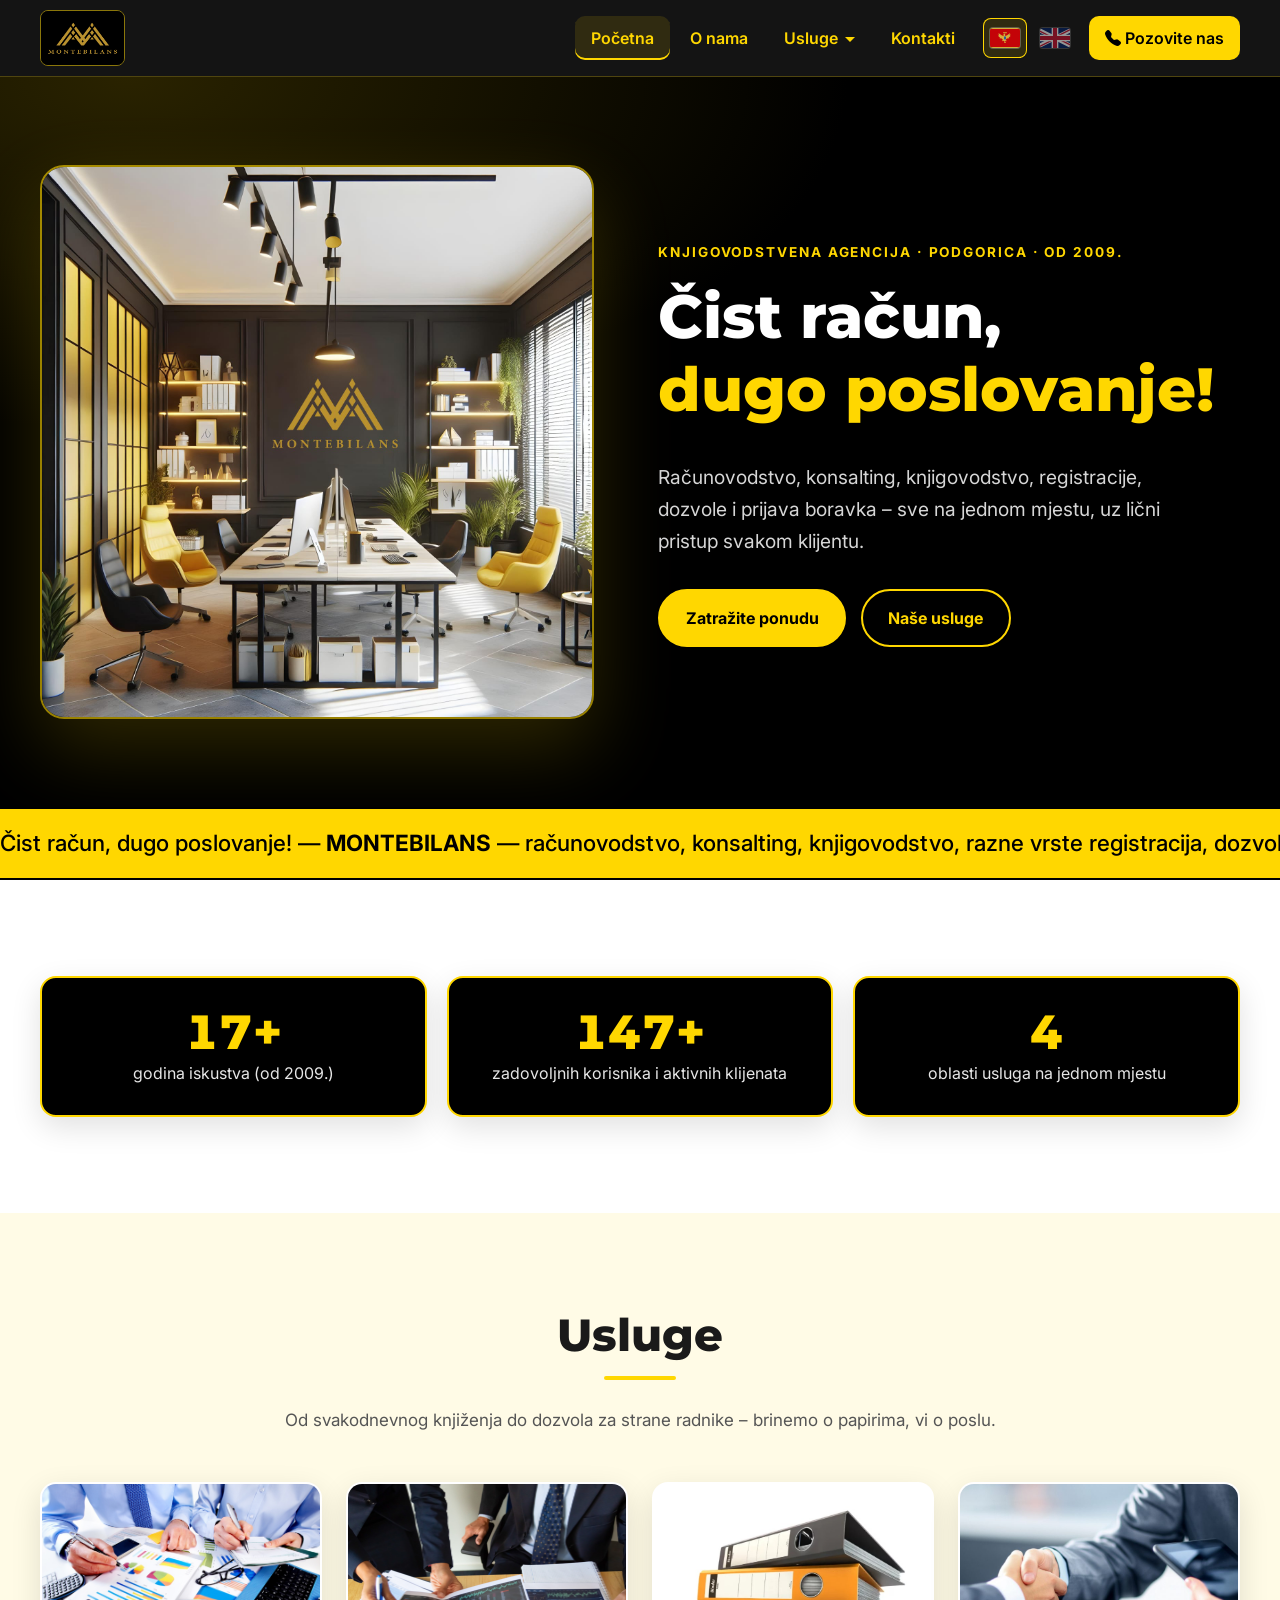
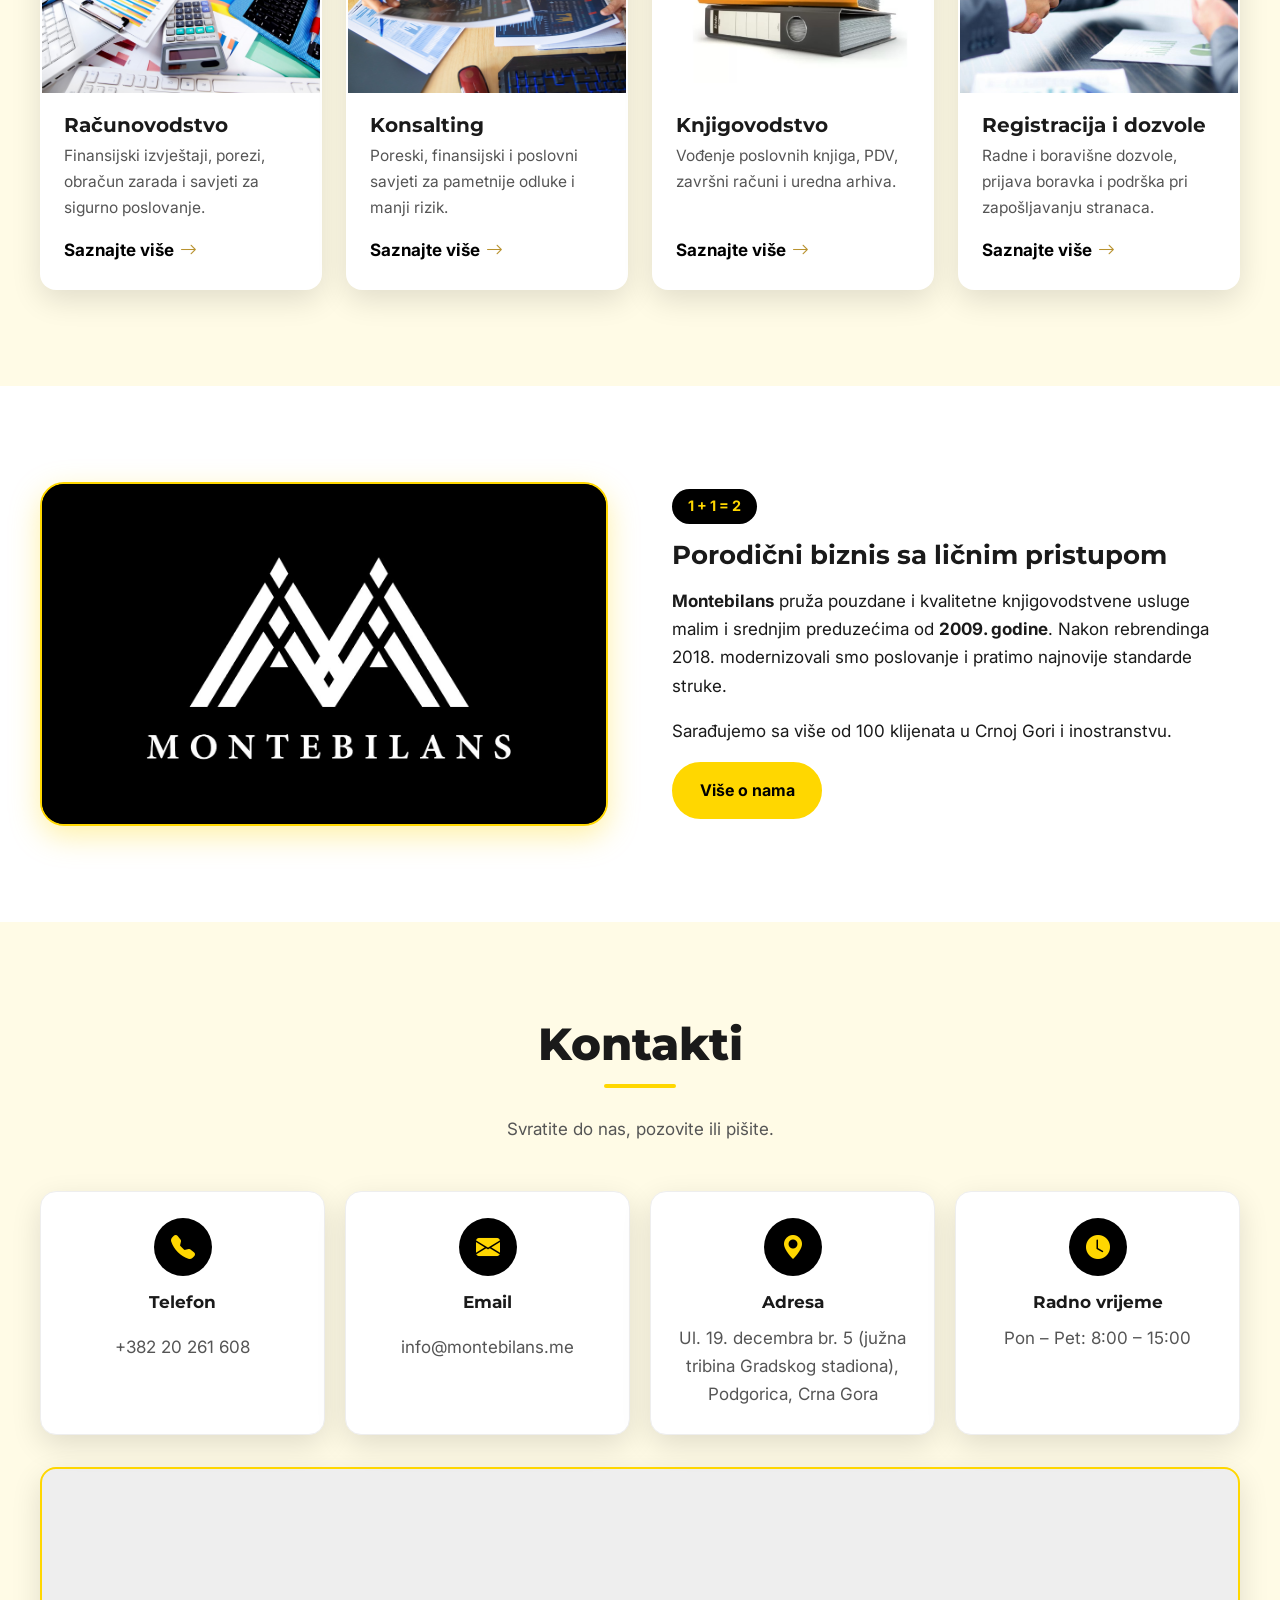
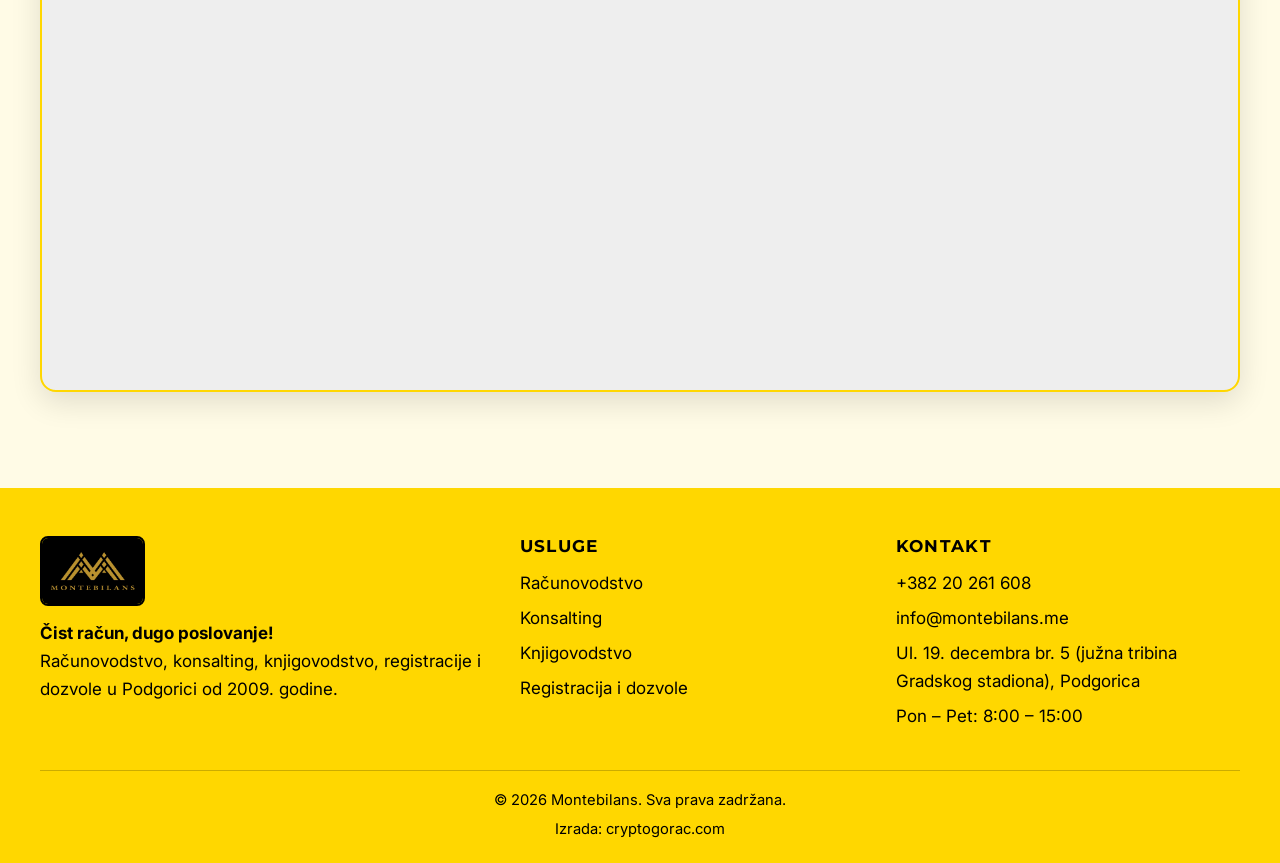
==== commit 384c02b8: "Engleska verzija sajta, zastave za izbor jezika, hero sa slikom lijevo i doterivanje za male ekrane " ====
--- a/index.html
+++ b/index.html
@@ -7,6 +7,9 @@
     <meta name="description" content="Montebilans je knjigovodstvena agencija iz Podgorice od 2009. godine: računovodstvo, konsalting, knjigovodstvo, registracije, radne i boravišne dozvole.">
     <meta name="theme-color" content="#000000">
     <link rel="canonical" href="https://www.montebilans.me/">
+    <link rel="alternate" hreflang="sr-ME" href="https://www.montebilans.me/">
+    <link rel="alternate" hreflang="en" href="https://www.montebilans.me/en/">
+    <link rel="alternate" hreflang="x-default" href="https://www.montebilans.me/">
     <meta property="og:type" content="website">
     <meta property="og:site_name" content="Montebilans">
     <meta property="og:title" content="Montebilans – računovodstvo i knjigovodstvo u Podgorici">
@@ -46,7 +49,7 @@
     <header class="site-header">
         <nav class="nav container" aria-label="Glavni meni">
             <a class="nav-logo" href="index.html" aria-label="Montebilans – početna">
-                <img src="logo futer.jpg" alt="Montebilans" width="86" height="56">
+                <img src="logo%20futer.jpg" alt="Montebilans" width="86" height="56">
             </a>
             <button class="nav-toggle" type="button" aria-expanded="false" aria-controls="glavni-meni" aria-label="Otvori meni">
                 <span></span>
@@ -57,13 +60,17 @@
                 <li class="dropdown">
                     <button class="dropdown-toggle" type="button" aria-expanded="false" aria-controls="meni-usluge">Usluge</button>
                     <ul class="dropdown-menu" id="meni-usluge">
-                            <li><a href="racunovodstvo.html">Računovodstvo</a></li>
-                            <li><a href="konsalting.html">Konsalting</a></li>
-                            <li><a href="knjigovodstvo.html">Knjigovodstvo</a></li>
-                            <li><a href="registracija_dozvole.html">Registracija i dozvole</a></li>
+                        <li><a href="racunovodstvo.html">Računovodstvo</a></li>
+                        <li><a href="konsalting.html">Konsalting</a></li>
+                        <li><a href="knjigovodstvo.html">Knjigovodstvo</a></li>
+                        <li><a href="registracija_dozvole.html">Registracija i dozvole</a></li>
                     </ul>
                 </li>
                 <li><a href="kontakti.html">Kontakti</a></li>
+                <li class="jezik" role="group" aria-label="Jezik">
+                    <a href="index.html" hreflang="sr-ME" lang="sr-Latn-ME" title="Crnogorski" aria-current="true"><img src="img/zastava-me.svg" alt="Crnogorski" width="30" height="20"></a>
+                    <a href="en/index.html" hreflang="en" lang="en" title="English"><img src="img/zastava-gb.svg" alt="English" width="30" height="20"></a>
+                </li>
                 <li><a class="nav-cta" href="tel:+38220261608"><i class="bi bi-telephone-fill" aria-hidden="true"></i> Pozovite nas</a></li>
             </ul>
         </nav>
@@ -201,7 +208,7 @@
         <div class="container footer-grid">
             <div>
                 <a class="footer-logo" href="index.html" aria-label="Montebilans – početna">
-                    <img src="logo futer.jpg" alt="Montebilans" width="108" height="70" loading="lazy">
+                    <img src="logo%20futer.jpg" alt="Montebilans" width="108" height="70" loading="lazy">
                 </a>
                 <p><strong>Čist račun, dugo poslovanje!</strong><br>Računovodstvo, konsalting, knjigovodstvo, registracije i dozvole u Podgorici od 2009. godine.</p>
             </div>
--- a/css/style.css
+++ b/css/style.css
@@ -156,6 +156,18 @@
   .nav-cta { margin: .5rem 0 0; text-align: center !important; }
 }
 
+/* ---------- Izbor jezika (zastave) ---------- */
+.jezik { display: flex; align-items: center; gap: .35rem; margin-left: .5rem; }
+.nav-menu .jezik a { padding: .35rem; border-radius: 8px; line-height: 0; opacity: .55; transition: opacity .2s ease, background .2s ease; }
+.nav-menu .jezik a:hover, .nav-menu .jezik a[aria-current="true"] { opacity: 1; background: rgba(255, 215, 0, .12); }
+.nav-menu .jezik a[aria-current="true"] { box-shadow: inset 0 0 0 1px var(--zlatna); }
+.jezik img { width: 30px; height: 20px; object-fit: cover; border-radius: 3px; box-shadow: 0 0 0 1px rgba(255, 255, 255, .25); }
+@media (max-width: 991px) {
+  .jezik { margin: .5rem 0 0; padding: .25rem 1rem; gap: .75rem; }
+  .nav-menu .jezik a { width: auto; padding: .45rem; }
+  .jezik img { width: 36px; height: 24px; }
+}
+
 /* ---------- Dugmad ---------- */
 .btn {
   display: inline-flex; align-items: center; justify-content: center; gap: .5rem;
@@ -175,7 +187,7 @@
   color: var(--bijela); overflow: hidden;
 }
 .hero-grid {
-  display: grid; grid-template-columns: 1.05fr 1fr; align-items: center;
+  display: grid; grid-template-columns: 1fr 1.05fr; align-items: center;
   gap: clamp(2rem, 5vw, 4rem); padding-block: clamp(2.5rem, 7vw, 5.5rem);
 }
 .hero-eyebrow {
@@ -187,6 +199,7 @@
 .hero p { color: #d6d6d6; font-size: clamp(1.05rem, 1.6vw, 1.2rem); max-width: 34rem; margin: 0 0 2rem; }
 .hero-akcije { display: flex; flex-wrap: wrap; gap: .9rem; }
 .hero-slika {
+  order: -1;
   border-radius: 24px; overflow: hidden; aspect-ratio: 1 / 1;
   border: 2px solid rgba(255, 215, 0, .6); box-shadow: 0 30px 80px rgba(255, 215, 0, .18);
 }
@@ -196,7 +209,7 @@
   .hero-grid { grid-template-columns: 1fr; text-align: center; }
   .hero p { margin-inline: auto; }
   .hero-akcije { justify-content: center; }
-  .hero-slika { max-width: 520px; margin-inline: auto; aspect-ratio: 4 / 3; }
+  .hero-slika { order: 0; max-width: 520px; margin-inline: auto; aspect-ratio: 4 / 3; }
 }
 
 /* ---------- Traka (ticker) ---------- */
@@ -388,10 +401,10 @@
 .site-footer a:hover { text-decoration: underline; }
 .site-footer p { margin: .8rem 0 0; }
 .footer-dno {
-  border-top: 1px solid rgba(0, 0, 0, .2); padding-block: 1.1rem; font-size: .92rem;
-  display: flex; justify-content: space-between; flex-wrap: wrap; gap: .5rem;
-}
-@media (max-width: 800px) { .footer-dno { justify-content: center; text-align: center; } }
+  border-top: 1px solid rgba(0, 0, 0, .2); padding: 1.1rem 0 1.4rem; font-size: .92rem;
+  display: flex; flex-direction: column; align-items: center; text-align: center; gap: .25rem;
+  padding-inline: 70px;
+}
 
 /* ---------- Na vrh ---------- */
 .na-vrh {
@@ -423,3 +436,21 @@
   }
   .kontakt-stavka i { grid-row: span 2; width: 52px; height: 52px; margin: 0; font-size: 1.3rem; }
 }
+
+/* Veće površine za dodir na malim ekranima */
+.kontakt-stavka a { display: inline-block; padding-block: .55rem; }
+.nav-menu .jezik a { min-width: 44px; min-height: 40px; display: grid; place-items: center; }
+@media (max-width: 380px) {
+  body { font-size: 1rem; }
+  .container { width: min(100% - 1.5rem, var(--sirina)); }
+  .hero h1 { font-size: 2rem; }
+  .hero-akcije .btn { width: 100%; }
+  .nav-logo img { height: 48px; }
+  .lista-usluga li { padding: 1.1rem 1rem 1.1rem 3.6rem; }
+  .lista-usluga li > i { left: .9rem; width: 30px; height: 30px; }
+  .cta .hero-akcije { width: 100%; }
+}
+@media (max-width: 560px) {
+  .cta { text-align: center; justify-content: center; }
+  .cta .hero-akcije { justify-content: center; }
+}
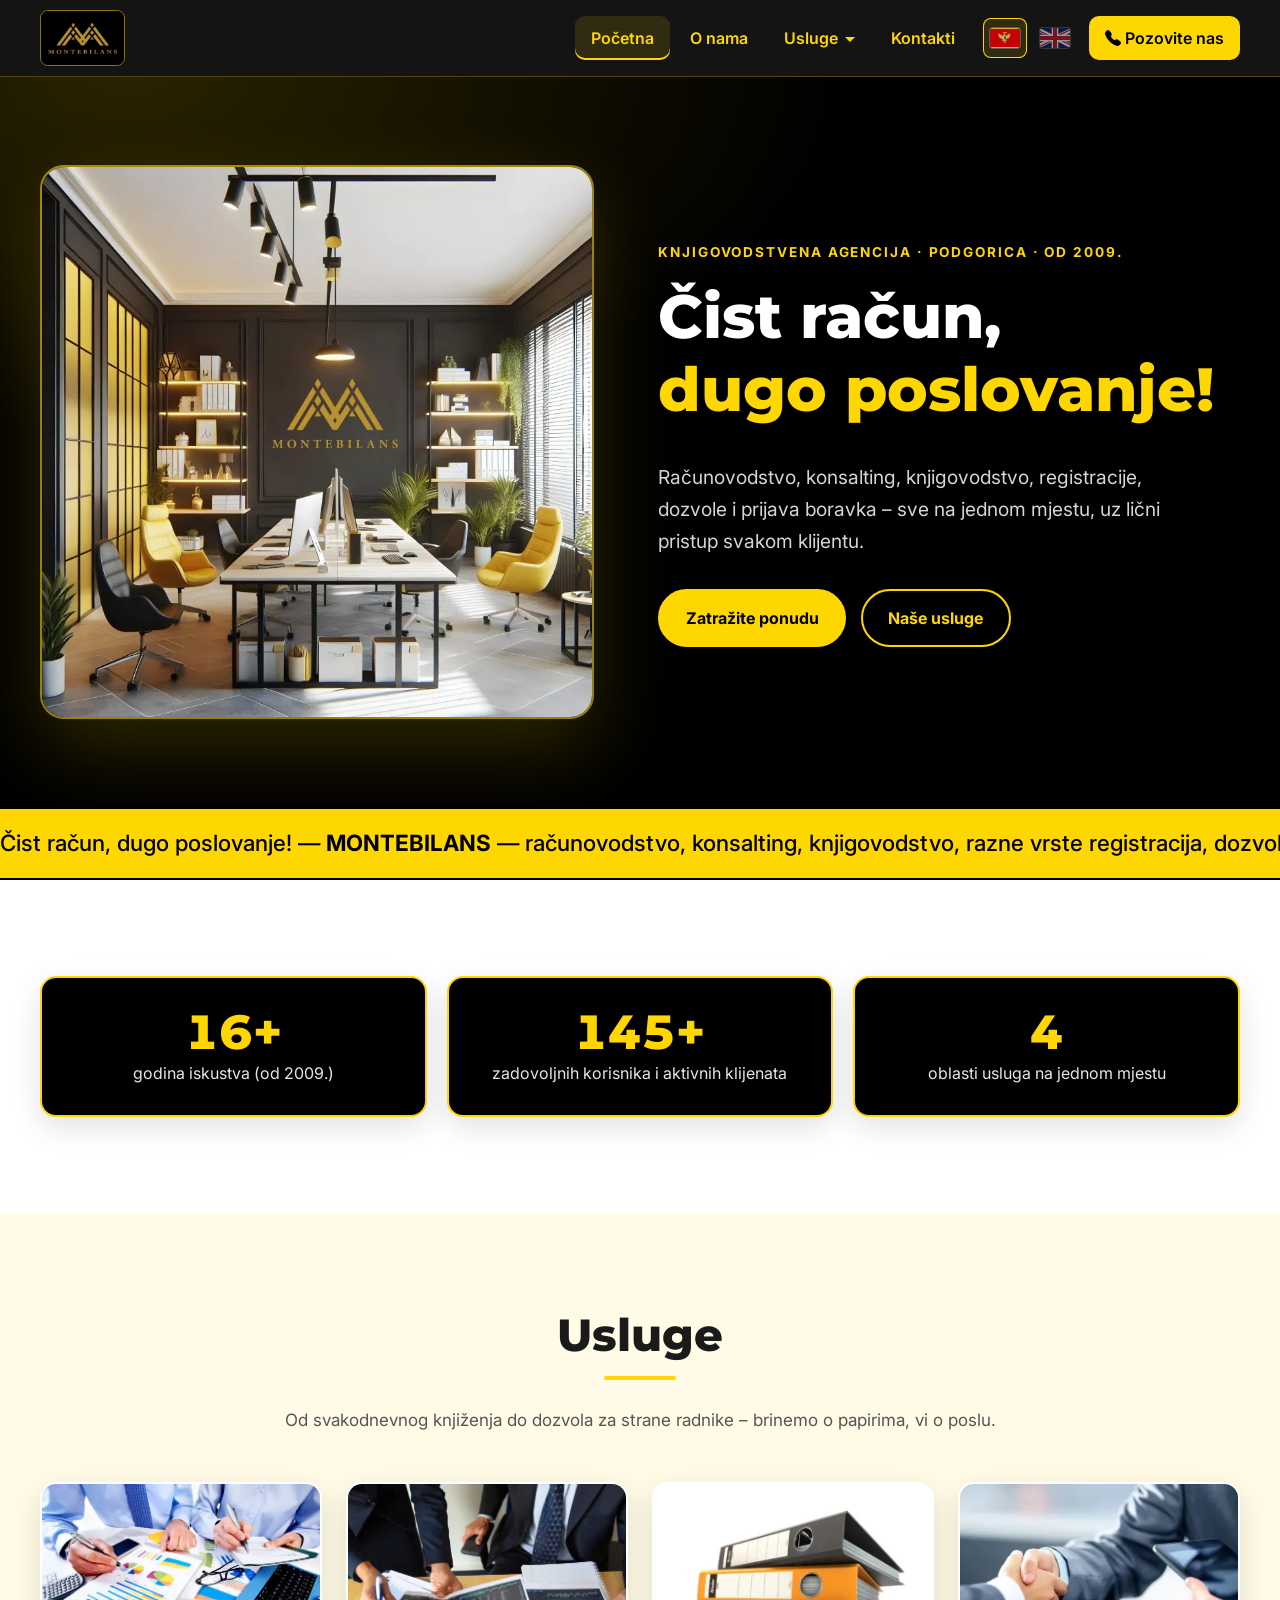
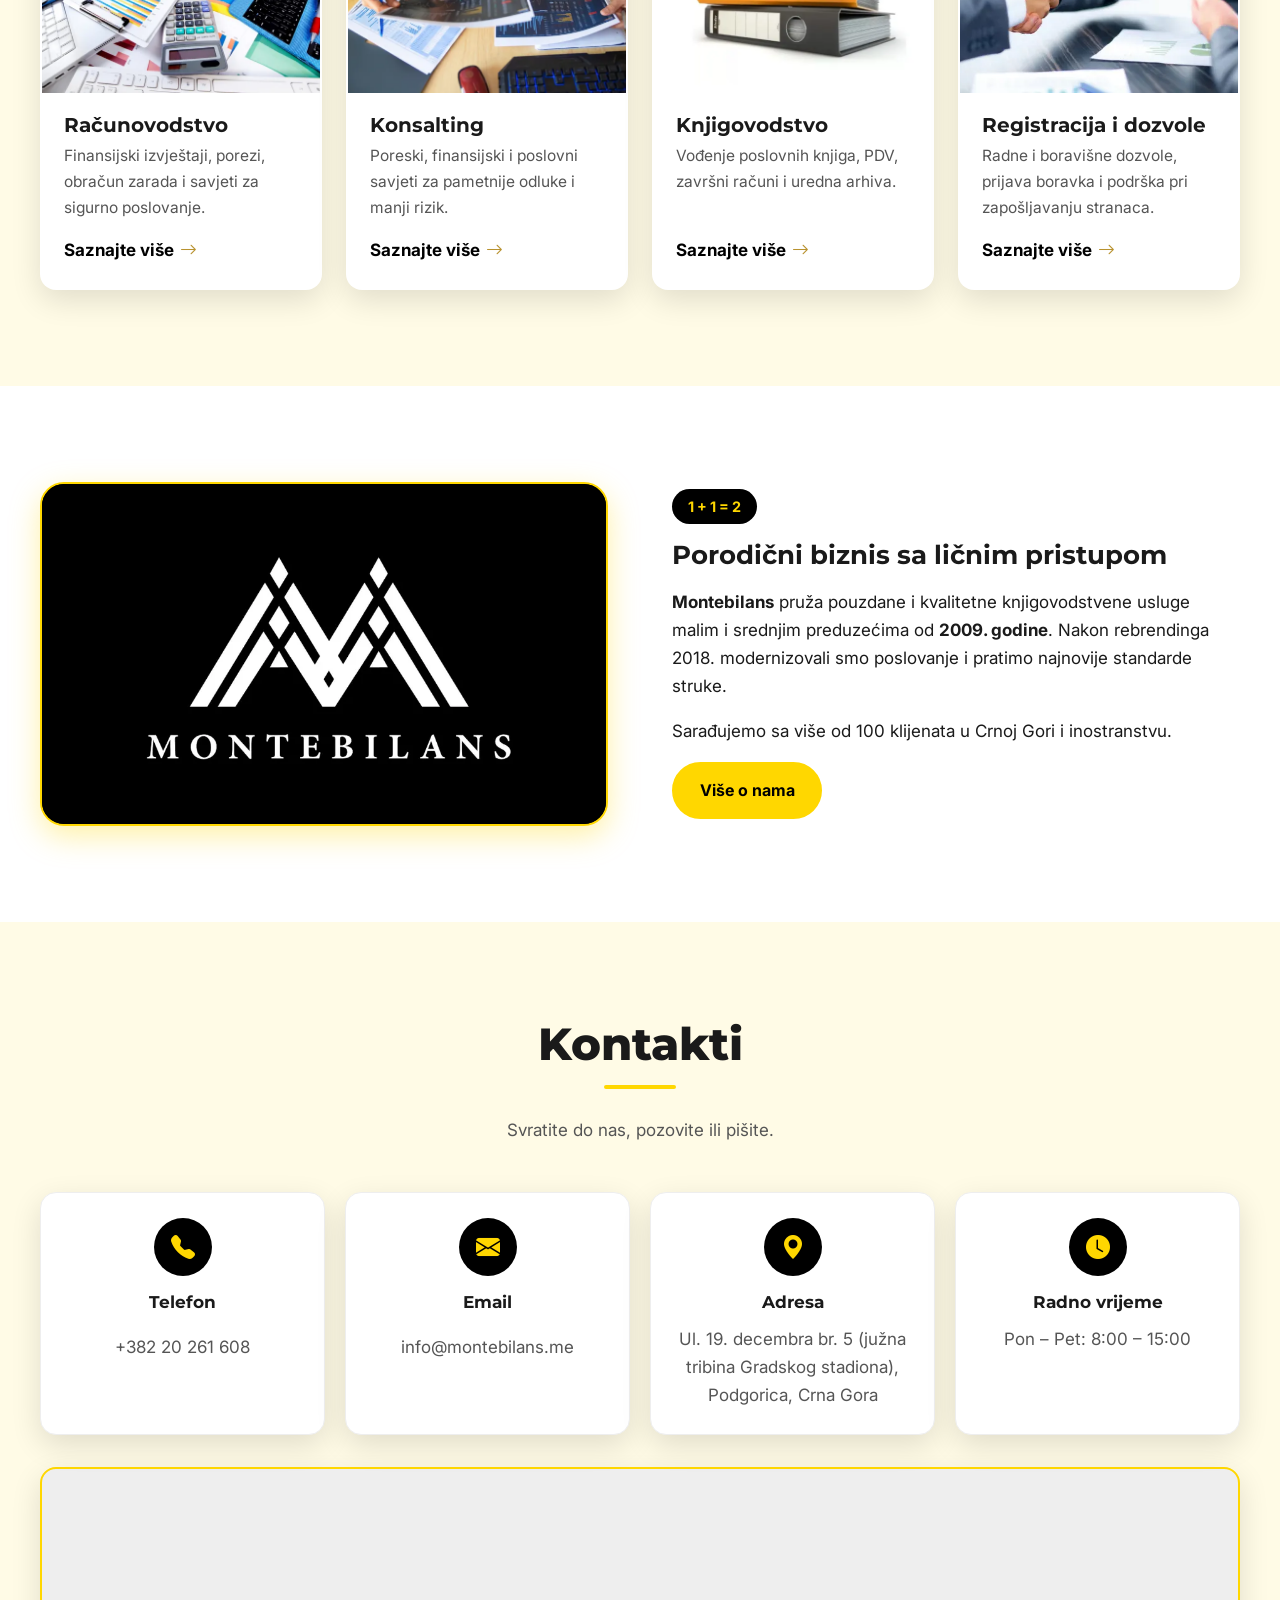
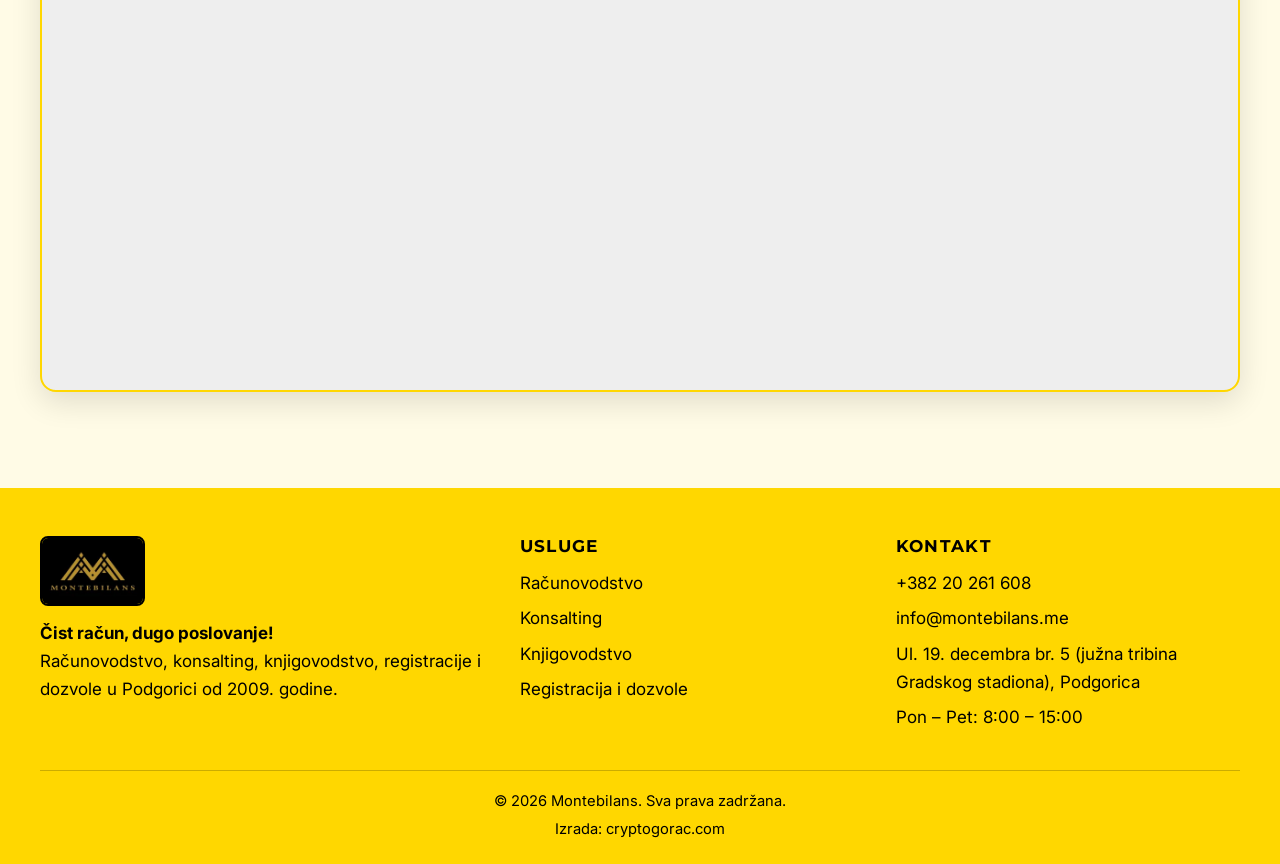
==== commit 35f7fed9: "Brže slike (WebP), ispravan redoslijed naslova, cryptogorac.com kao autor sajta Co-Authored-By: Clau" ====
--- a/index.html
+++ b/index.html
@@ -6,6 +6,7 @@
     <title>Montebilans – računovodstvo i knjigovodstvo u Podgorici</title>
     <meta name="description" content="Montebilans je knjigovodstvena agencija iz Podgorice od 2009. godine: računovodstvo, konsalting, knjigovodstvo, registracije, radne i boravišne dozvole.">
     <meta name="theme-color" content="#000000">
+    <meta name="author" content="cryptogorac.com">
     <link rel="canonical" href="https://www.montebilans.me/">
     <link rel="alternate" hreflang="sr-ME" href="https://www.montebilans.me/">
     <link rel="alternate" hreflang="en" href="https://www.montebilans.me/en/">
@@ -43,13 +44,27 @@
       "openingHours": "Mo-Fr 08:00-15:00"
     }
     </script>
+    <script type="application/ld+json">
+    {
+      "@context": "https://schema.org",
+      "@type": "WebSite",
+      "name": "Montebilans",
+      "url": "https://www.montebilans.me/",
+      "inLanguage": ["sr-ME", "en"],
+      "creator": {
+        "@type": "Organization",
+        "name": "cryptogorac.com",
+        "url": "https://cryptogorac.com"
+      }
+    }
+    </script>
 </head>
 <body>
     <a class="skip-link" href="#sadrzaj">Preskoči na sadržaj</a>
     <header class="site-header">
         <nav class="nav container" aria-label="Glavni meni">
             <a class="nav-logo" href="index.html" aria-label="Montebilans – početna">
-                <img src="logo%20futer.jpg" alt="Montebilans" width="86" height="56">
+                <img src="img/logo-220.webp" alt="Montebilans" width="86" height="56">
             </a>
             <button class="nav-toggle" type="button" aria-expanded="false" aria-controls="glavni-meni" aria-label="Otvori meni">
                 <span></span>
@@ -89,7 +104,7 @@
                     </div>
                 </div>
                 <div class="hero-slika">
-                    <img src="naslovna-slika.jpg" alt="Kancelarija Montebilans u crnoj i zlatnoj boji" width="1600" height="1600" fetchpriority="high">
+                    <img src="img/naslovna-800.webp" srcset="img/naslovna-800.webp 800w, img/naslovna-1400.webp 1400w" sizes="(max-width: 860px) 100vw, 50vw" alt="Kancelarija Montebilans u crnoj i zlatnoj boji" width="1400" height="1400" fetchpriority="high">
                 </div>
             </div>
         </section>
@@ -119,7 +134,7 @@
                 </div>
                 <div class="usluge-grid">
                     <a class="kartica pojava" href="racunovodstvo.html">
-                        <div class="kartica-slika"><img src="racunovodstvo.jpg" alt="Računovodstvo" width="600" height="450" loading="lazy"></div>
+                        <div class="kartica-slika"><img src="img/racunovodstvo-640.webp" alt="Računovodstvo" width="600" height="450" loading="lazy"></div>
                         <div class="kartica-tijelo">
                             <h3>Računovodstvo</h3>
                             <p>Finansijski izvještaji, porezi, obračun zarada i savjeti za sigurno poslovanje.</p>
@@ -127,7 +142,7 @@
                         </div>
                     </a>
                     <a class="kartica pojava" href="konsalting.html">
-                        <div class="kartica-slika"><img src="konsalting.jpg" alt="Konsalting" width="600" height="450" loading="lazy"></div>
+                        <div class="kartica-slika"><img src="img/konsalting-640.webp" alt="Konsalting" width="600" height="450" loading="lazy"></div>
                         <div class="kartica-tijelo">
                             <h3>Konsalting</h3>
                             <p>Poreski, finansijski i poslovni savjeti za pametnije odluke i manji rizik.</p>
@@ -135,7 +150,7 @@
                         </div>
                     </a>
                     <a class="kartica pojava" href="knjigovodstvo.html">
-                        <div class="kartica-slika"><img src="knjigovodstvo.jpg" alt="Knjigovodstvo" width="600" height="450" loading="lazy"></div>
+                        <div class="kartica-slika"><img src="img/knjigovodstvo-640.webp" alt="Knjigovodstvo" width="600" height="450" loading="lazy"></div>
                         <div class="kartica-tijelo">
                             <h3>Knjigovodstvo</h3>
                             <p>Vođenje poslovnih knjiga, PDV, završni računi i uredna arhiva.</p>
@@ -143,7 +158,7 @@
                         </div>
                     </a>
                     <a class="kartica pojava" href="registracija_dozvole.html">
-                        <div class="kartica-slika"><img src="registracija%20prijave.jpg" alt="Registracija i dozvole" width="600" height="450" loading="lazy"></div>
+                        <div class="kartica-slika"><img src="img/registracija-640.webp" alt="Registracija i dozvole" width="600" height="450" loading="lazy"></div>
                         <div class="kartica-tijelo">
                             <h3>Registracija i dozvole</h3>
                             <p>Radne i boravišne dozvole, prijava boravka i podrška pri zapošljavanju stranaca.</p>
@@ -157,7 +172,7 @@
         <section class="sekcija">
             <div class="container dvije-kolone">
                 <div class="okvir-slike pojava">
-                    <img src="bijeli_logo.jpg" alt="Montebilans logo" width="1280" height="771" loading="lazy">
+                    <img src="img/bijeli-logo-900.webp" alt="Montebilans logo" width="900" height="542" loading="lazy">
                 </div>
                 <div class="pojava">
                     <span class="oznaka-zlatna">1 + 1 = 2</span>
@@ -208,7 +223,7 @@
         <div class="container footer-grid">
             <div>
                 <a class="footer-logo" href="index.html" aria-label="Montebilans – početna">
-                    <img src="logo%20futer.jpg" alt="Montebilans" width="108" height="70" loading="lazy">
+                    <img src="img/logo-220.webp" alt="Montebilans" width="108" height="70" loading="lazy">
                 </a>
                 <p><strong>Čist račun, dugo poslovanje!</strong><br>Računovodstvo, konsalting, knjigovodstvo, registracije i dozvole u Podgorici od 2009. godine.</p>
             </div>
--- a/css/style.css
+++ b/css/style.css
@@ -209,7 +209,7 @@
   .hero-grid { grid-template-columns: 1fr; text-align: center; }
   .hero p { margin-inline: auto; }
   .hero-akcije { justify-content: center; }
-  .hero-slika { order: 0; max-width: 520px; margin-inline: auto; aspect-ratio: 4 / 3; }
+  .hero-slika { order: -1; max-width: 520px; margin-inline: auto; aspect-ratio: 4 / 3; }
 }
 
 /* ---------- Traka (ticker) ---------- */
@@ -351,7 +351,7 @@
   width: 34px; height: 34px; border-radius: 50%; display: grid; place-items: center;
   background: var(--crna); color: var(--zlatna); font-size: 1.1rem;
 }
-.lista-usluga h3 { font-size: 1.1rem; margin-bottom: .3rem; }
+.lista-usluga h2 { font-size: 1.1rem; margin-bottom: .3rem; }
 .lista-usluga p { margin: 0; color: var(--tekst-2); font-size: .98rem; }
 
 .napomena {
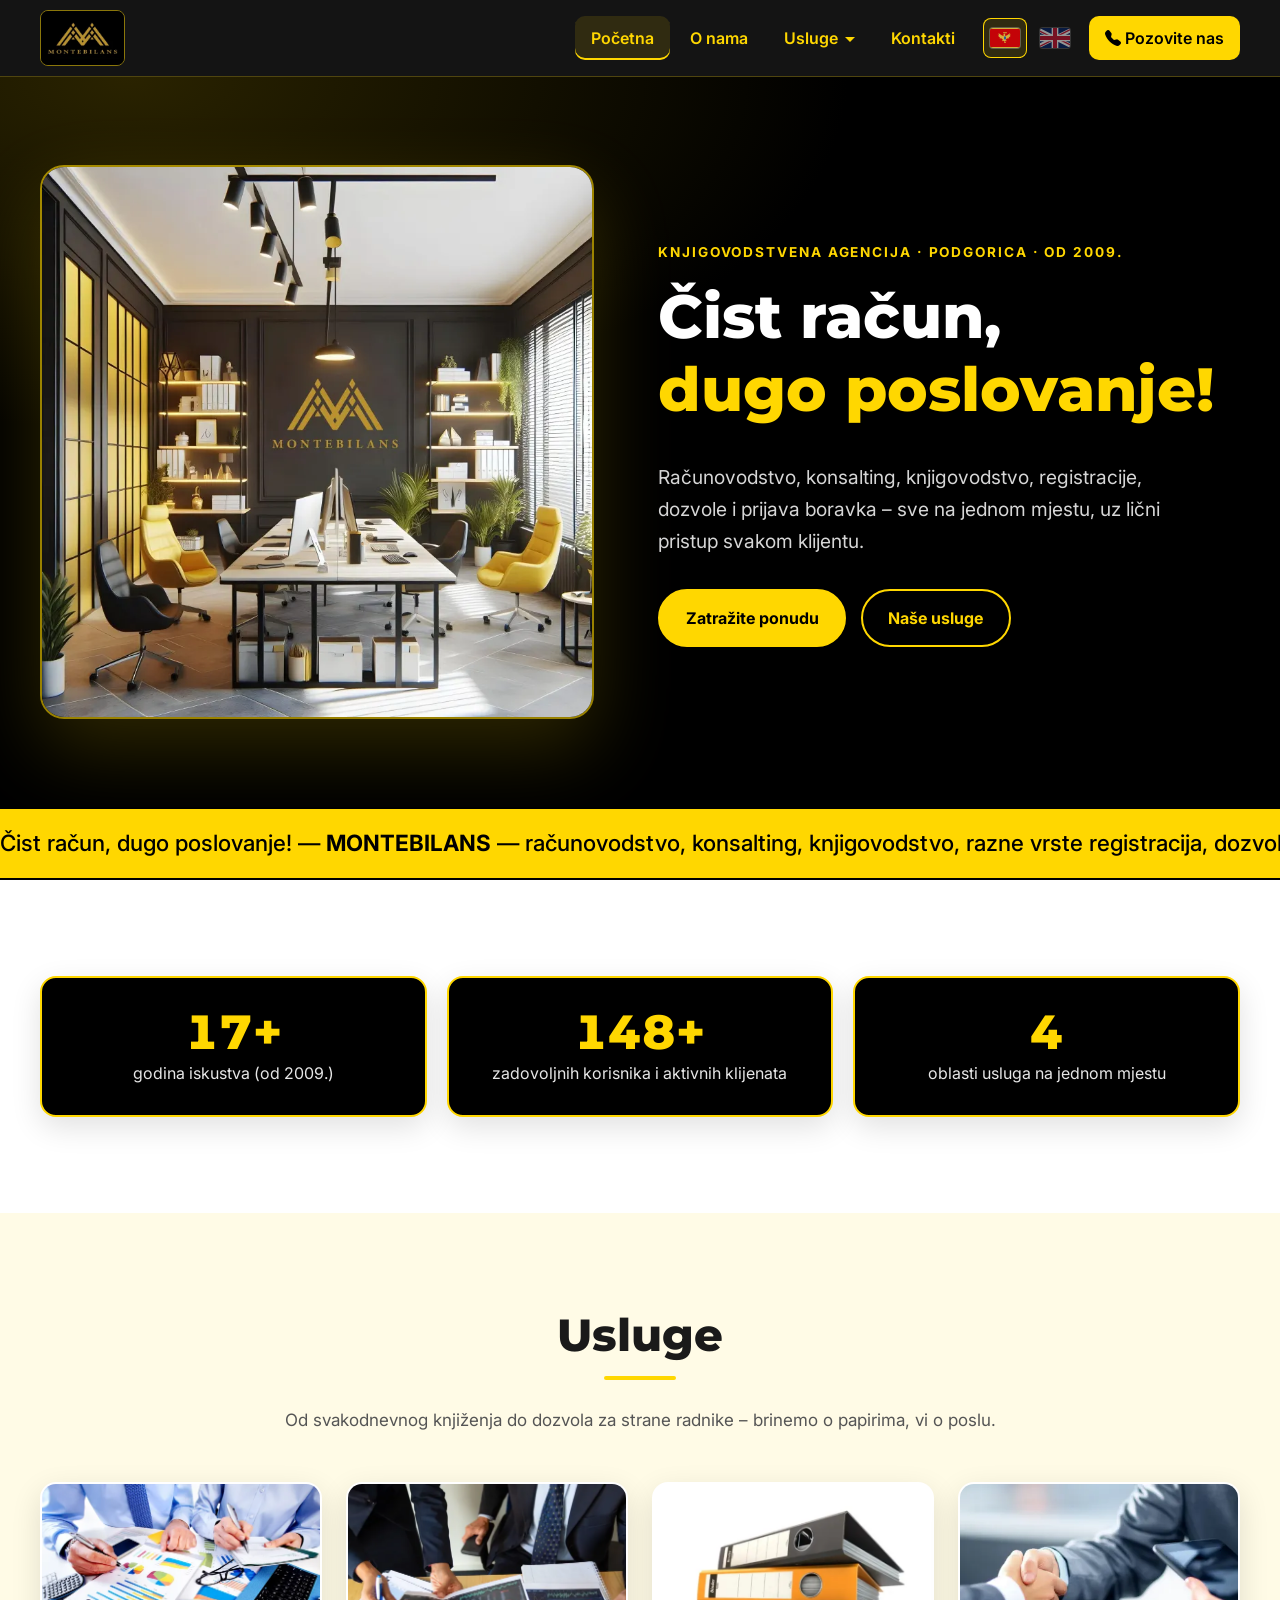
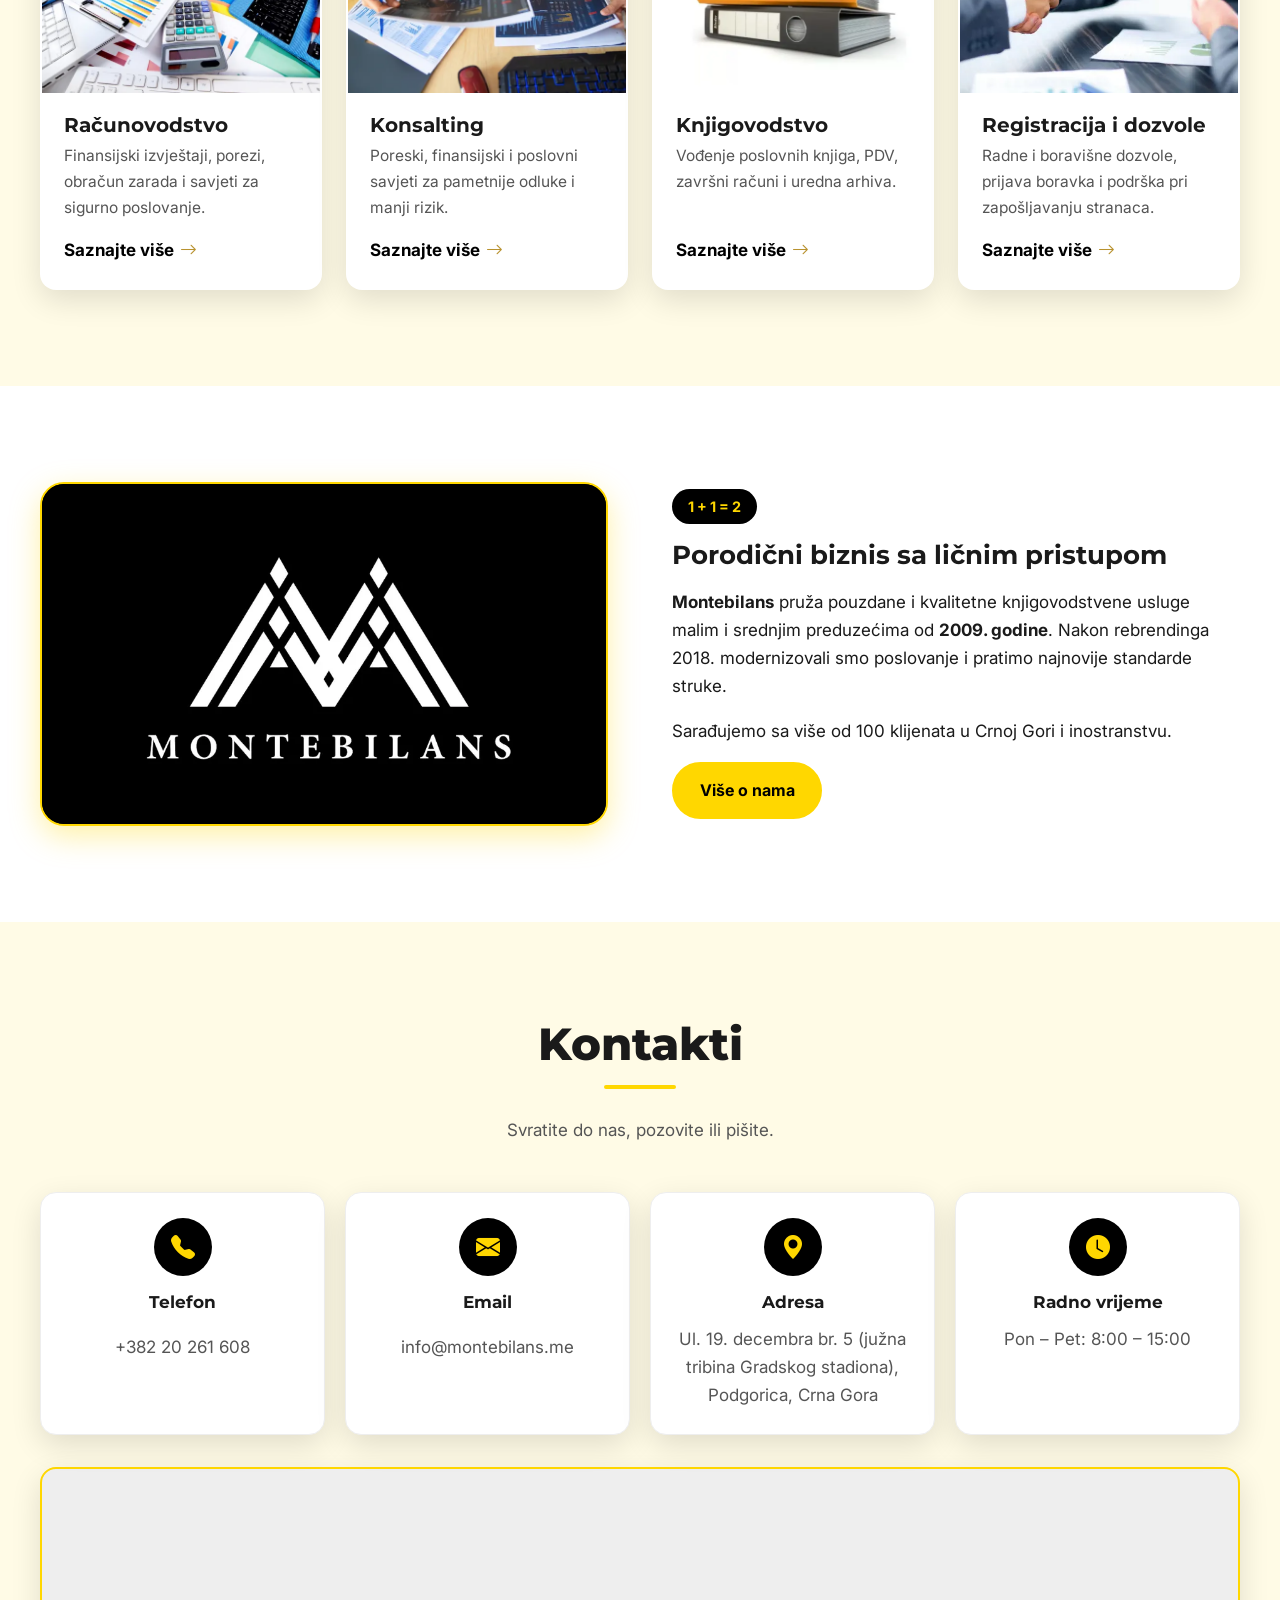
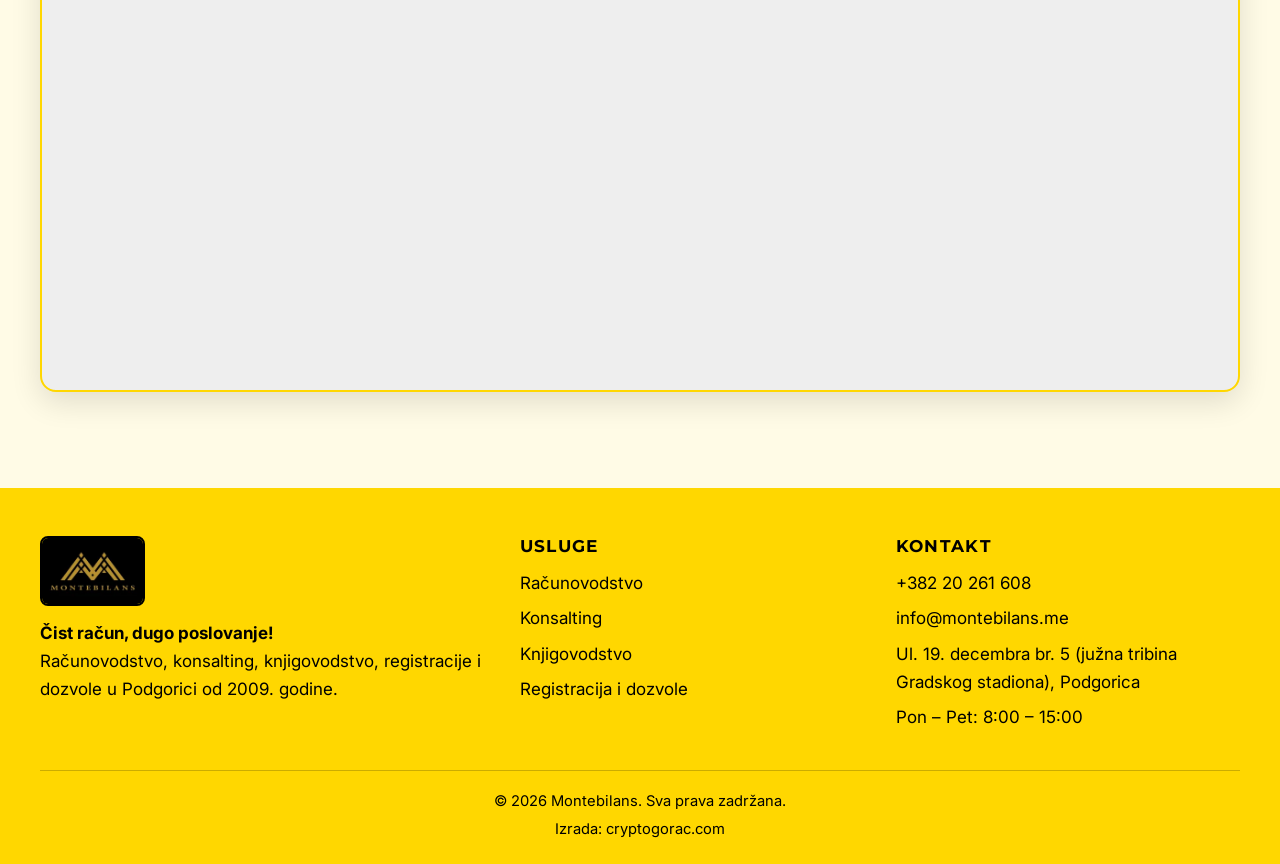
==== commit fd5f9bed: "Brže učitavanje (fontovi i ikonice ne blokiraju prikaz, preload naslovne slike), robots.txt i sitema" ====
--- a/index.html
+++ b/index.html
@@ -21,9 +21,15 @@
     <link rel="apple-touch-icon" href="montebilans-zlatni.png">
     <link rel="preconnect" href="https://fonts.googleapis.com">
     <link rel="preconnect" href="https://fonts.gstatic.com" crossorigin>
-    <link href="https://fonts.googleapis.com/css2?family=Inter:wght@400;500;600;700&family=Montserrat:wght@700;800&display=swap" rel="stylesheet">
-    <link rel="stylesheet" href="https://cdn.jsdelivr.net/npm/bootstrap-icons@1.11.3/font/bootstrap-icons.min.css">
+    <link rel="preload" as="style" href="https://fonts.googleapis.com/css2?family=Inter:wght@400;500;600;700&family=Montserrat:wght@700;800&display=swap">
+    <link rel="stylesheet" href="https://fonts.googleapis.com/css2?family=Inter:wght@400;500;600;700&family=Montserrat:wght@700;800&display=swap" media="print" onload="this.media='all'">
+    <link rel="stylesheet" href="https://cdn.jsdelivr.net/npm/bootstrap-icons@1.11.3/font/bootstrap-icons.min.css" media="print" onload="this.media='all'">
+    <noscript>
+        <link rel="stylesheet" href="https://fonts.googleapis.com/css2?family=Inter:wght@400;500;600;700&family=Montserrat:wght@700;800&display=swap">
+        <link rel="stylesheet" href="https://cdn.jsdelivr.net/npm/bootstrap-icons@1.11.3/font/bootstrap-icons.min.css">
+    </noscript>
     <link rel="stylesheet" href="css/style.css">
+    <link rel="preload" as="image" href="img/naslovna-800.webp" imagesrcset="img/naslovna-800.webp 800w, img/naslovna-1400.webp 1400w" imagesizes="(max-width: 860px) 100vw, 50vw" fetchpriority="high">
     <script type="application/ld+json">
     {
       "@context": "https://schema.org",
--- a/css/style.css
+++ b/css/style.css
@@ -416,7 +416,9 @@
   transition: opacity .3s ease, transform .3s ease, visibility .3s;
 }
 .na-vrh.vidljivo { opacity: 1; visibility: visible; transform: none; }
-.na-vrh:hover { background: var(--zlatna); color: var(--crna); }
+@media (hover: hover) {
+  .na-vrh:hover { background: var(--zlatna); color: var(--crna); }
+}
 
 /* ---------- Animacija pojavljivanja ---------- */
 .pojava { opacity: 0; transform: translateY(24px); transition: opacity .7s ease, transform .7s ease; }
